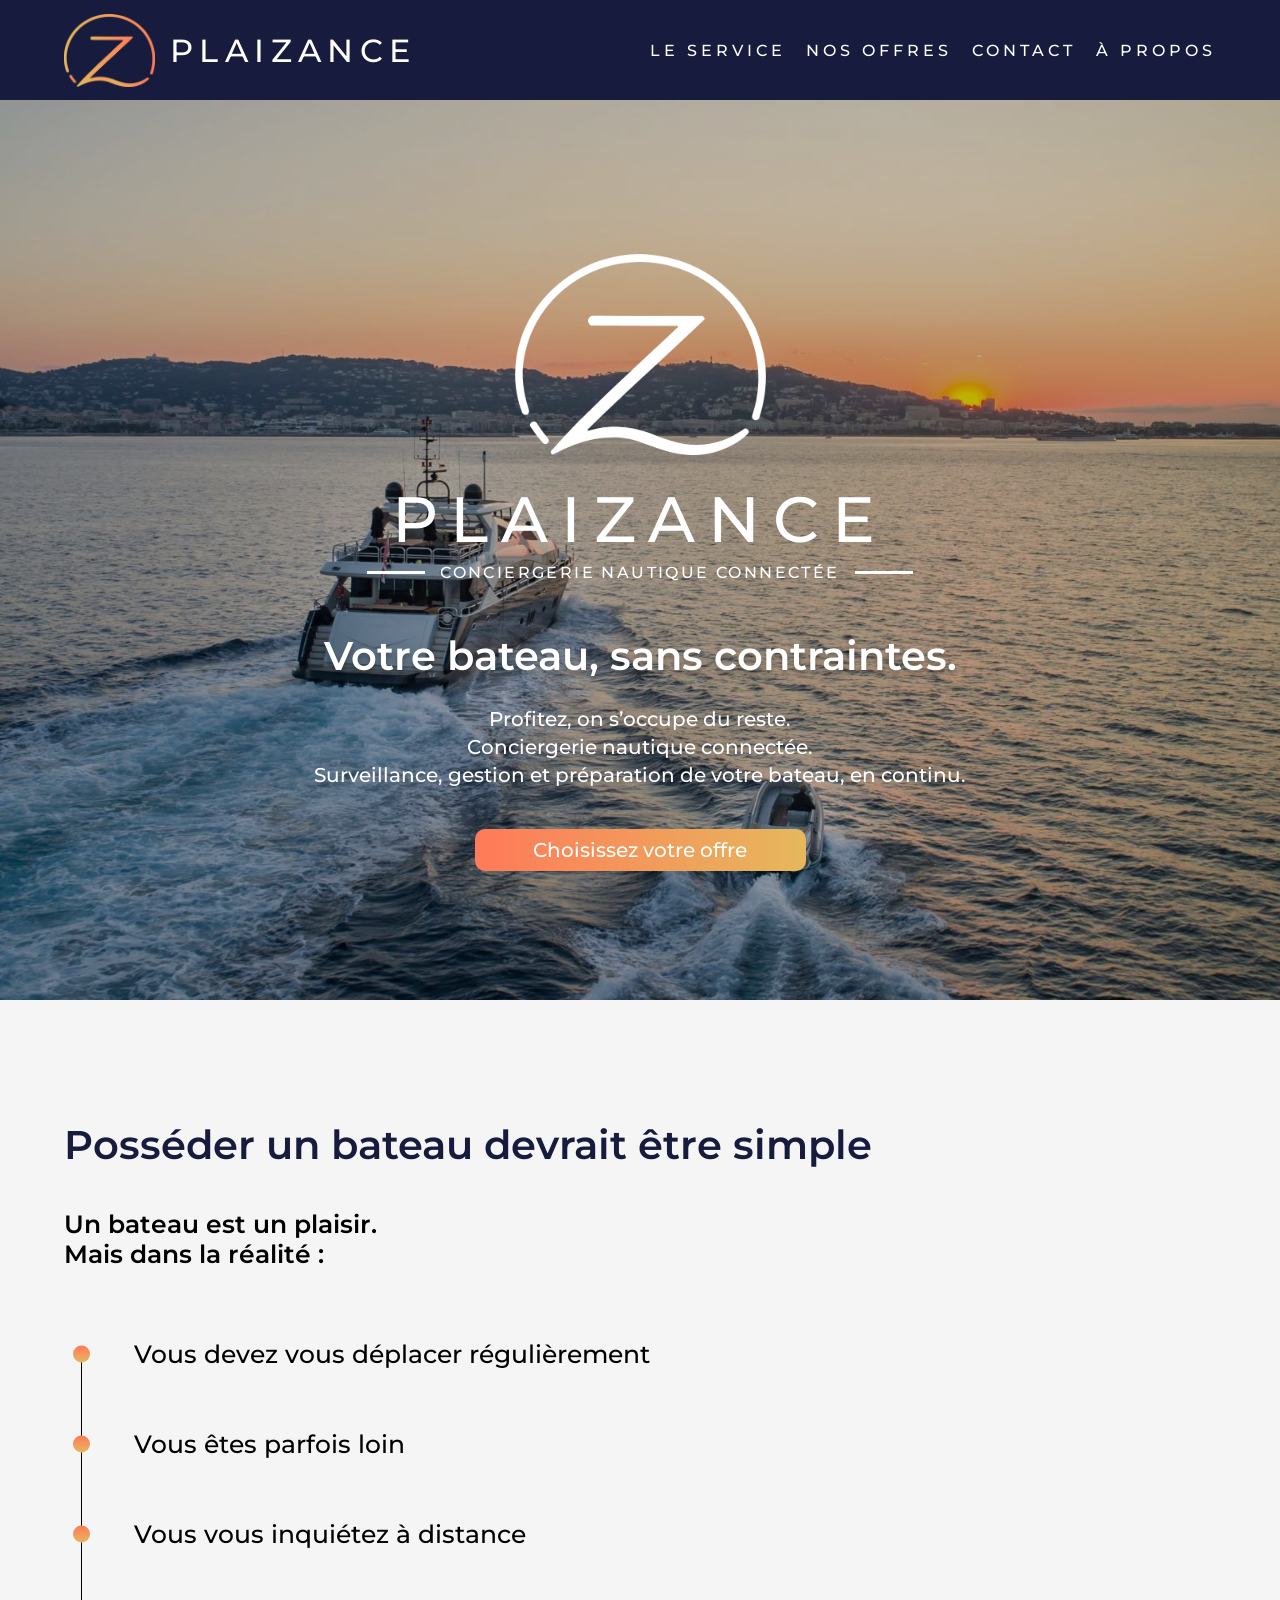
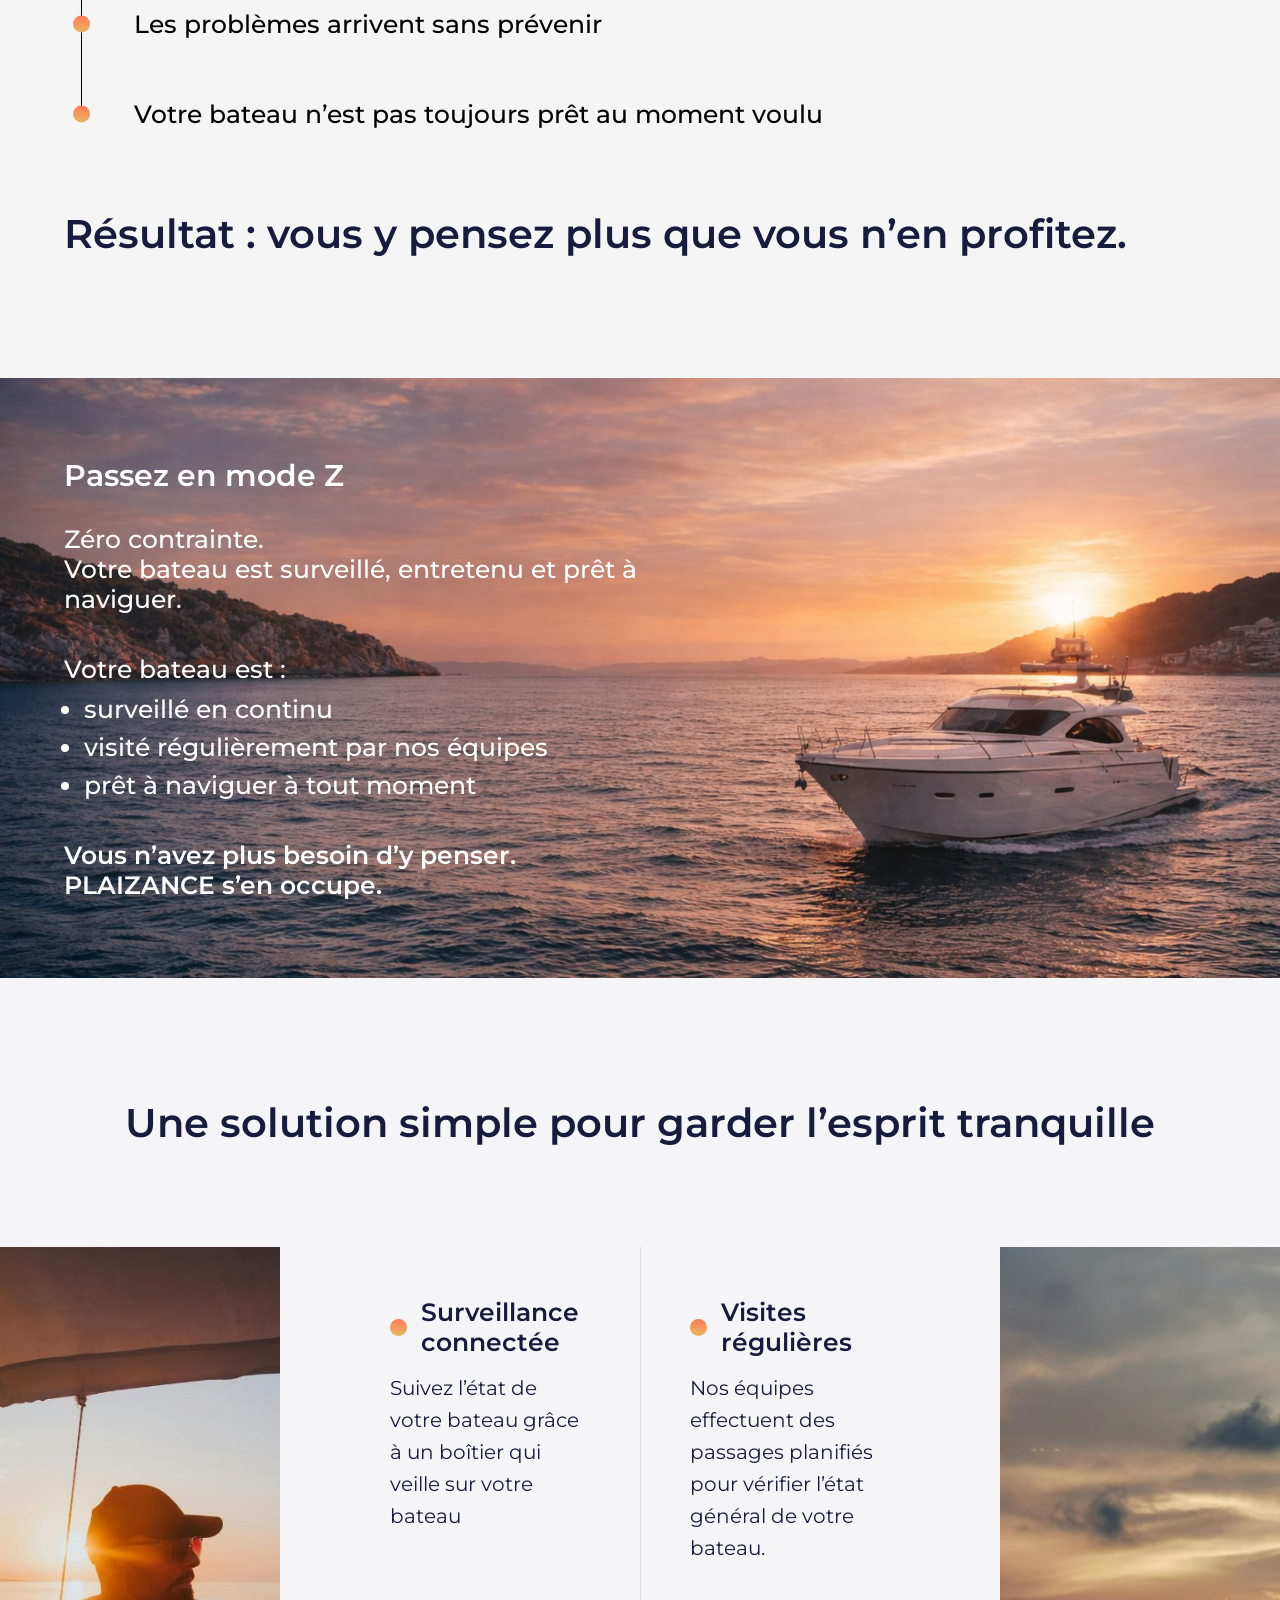
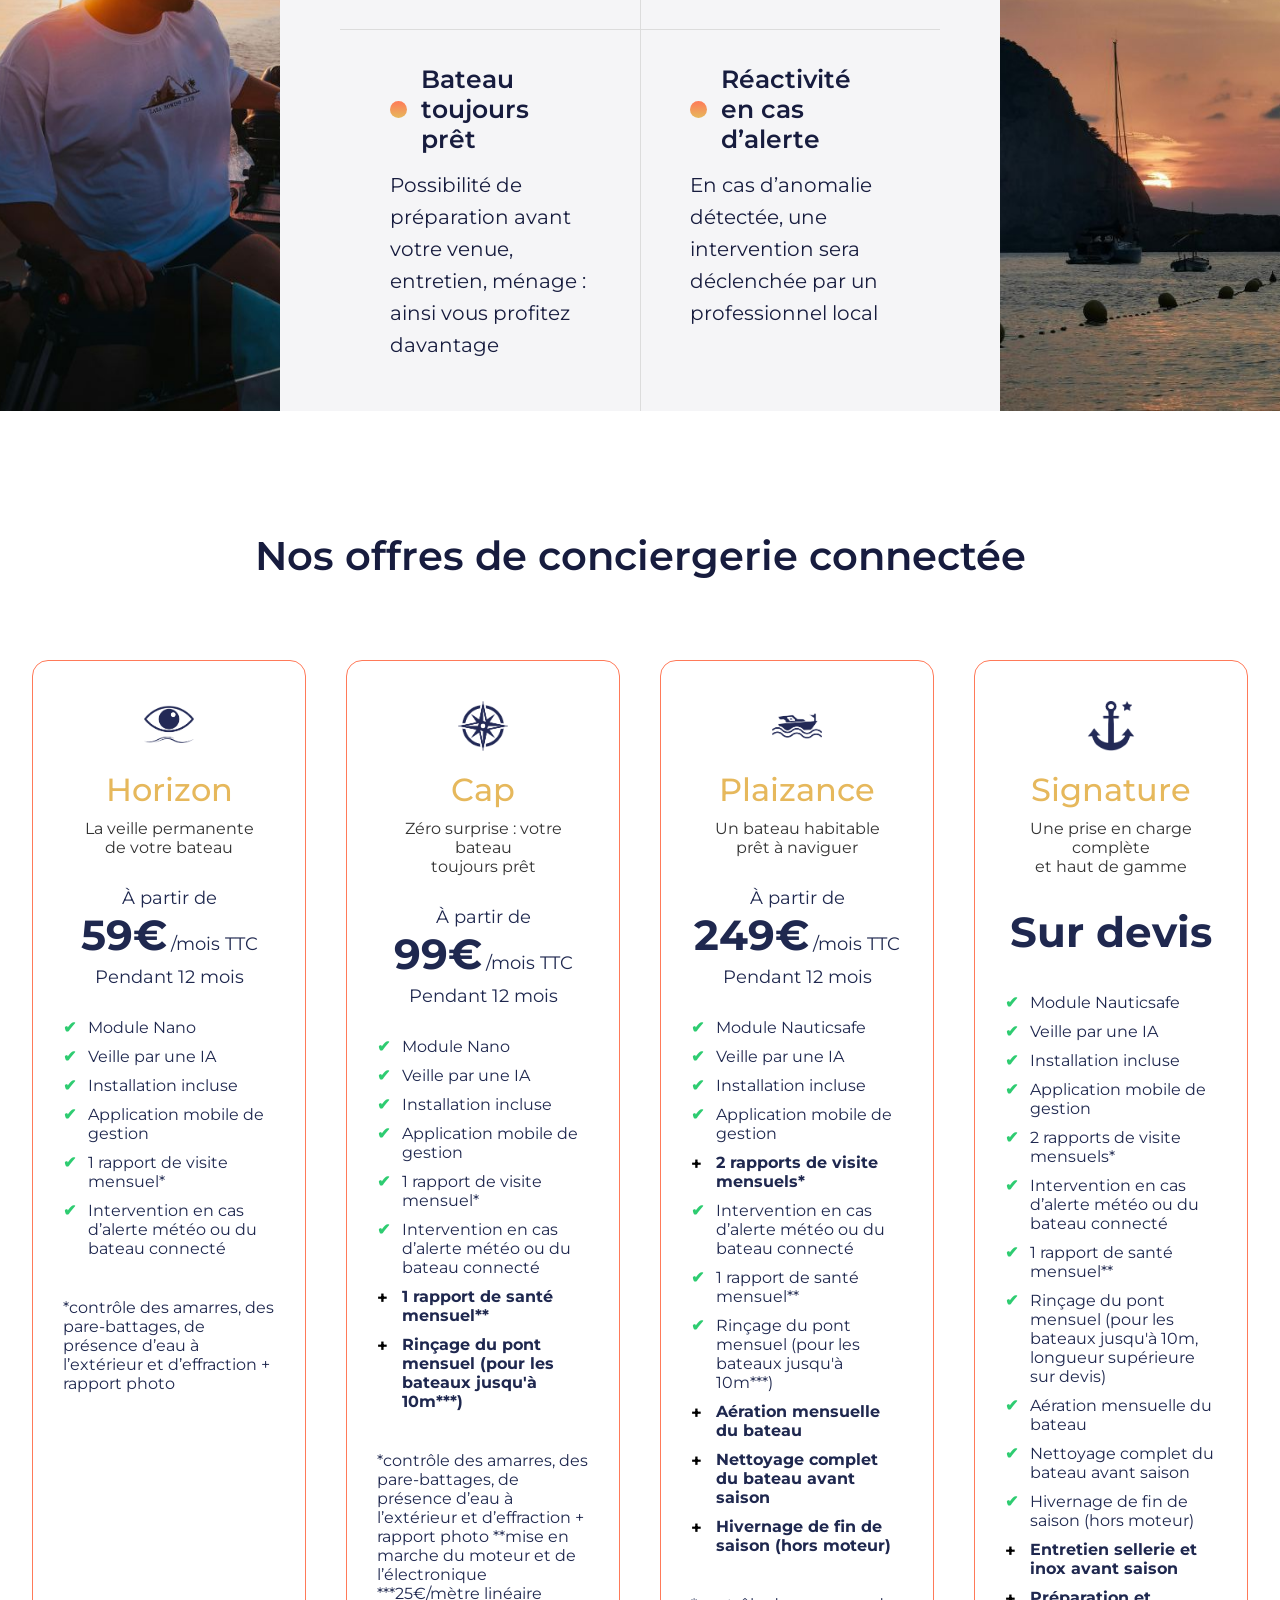
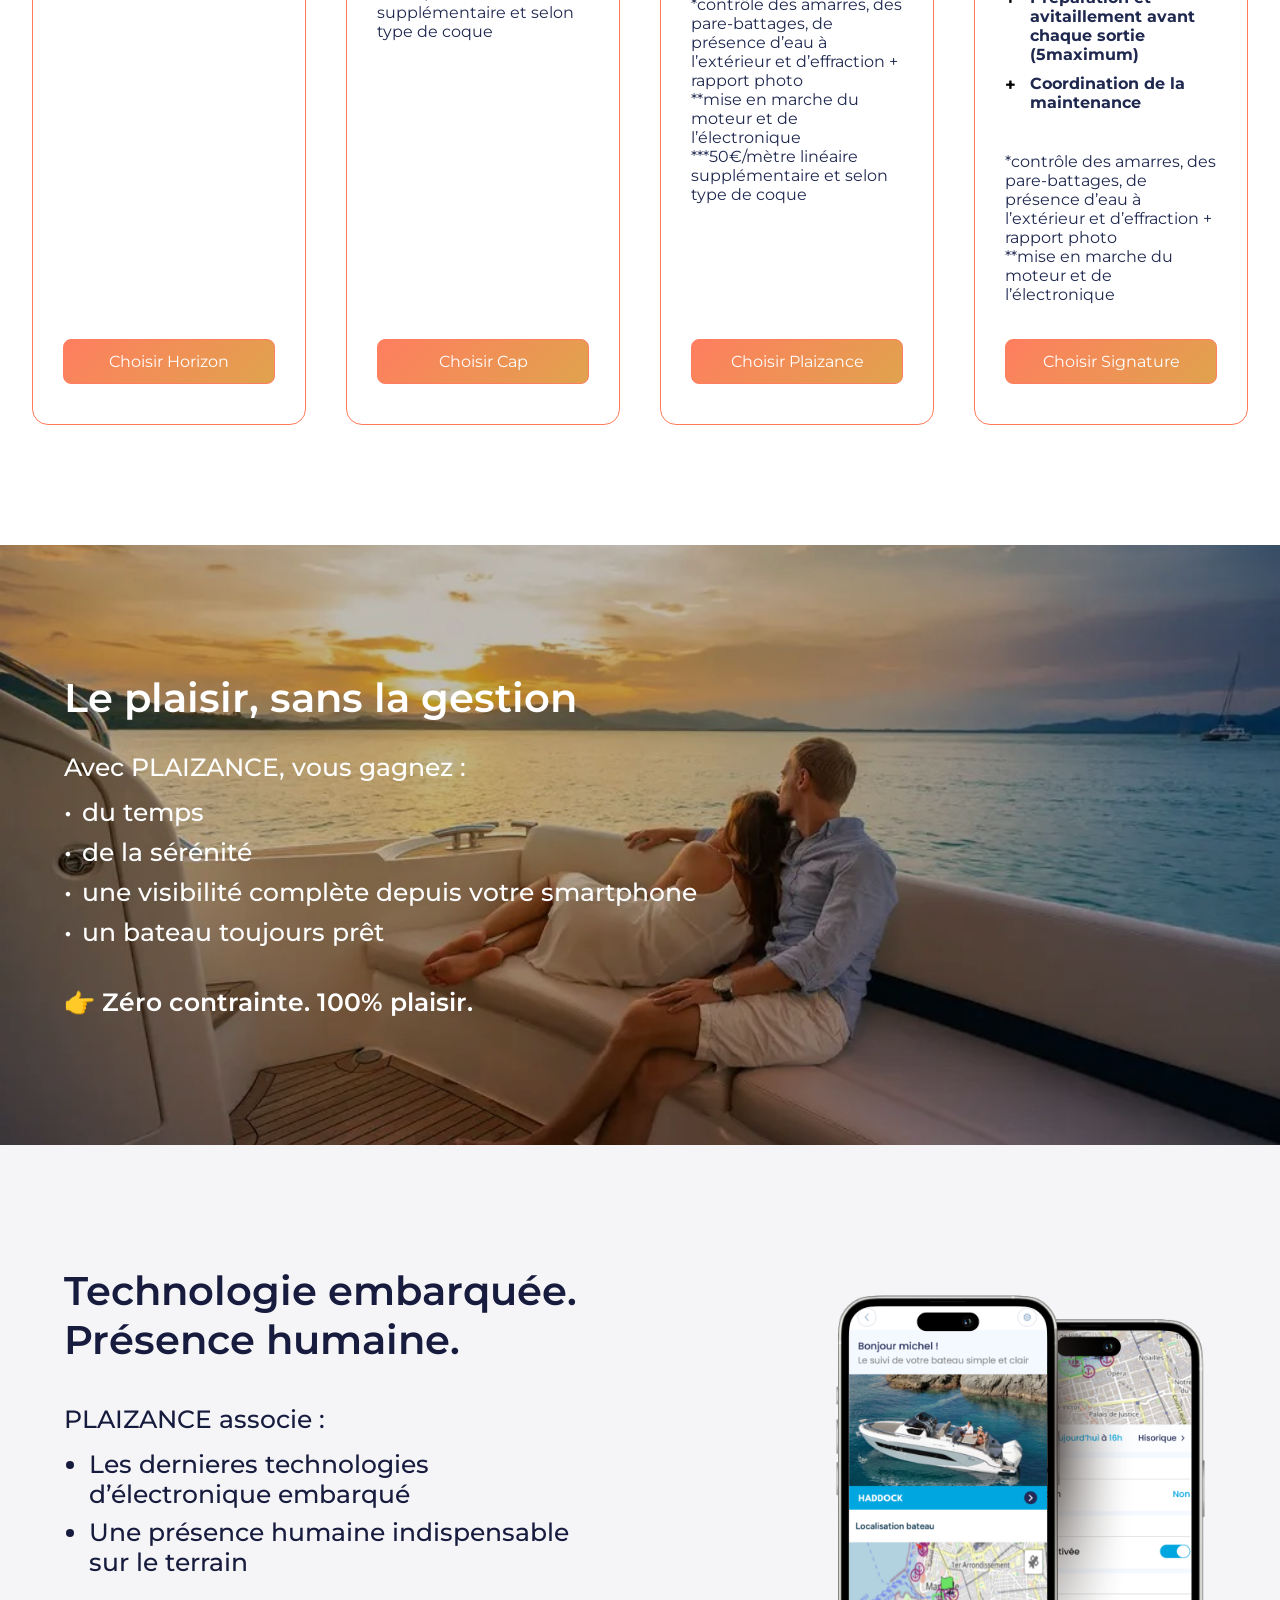
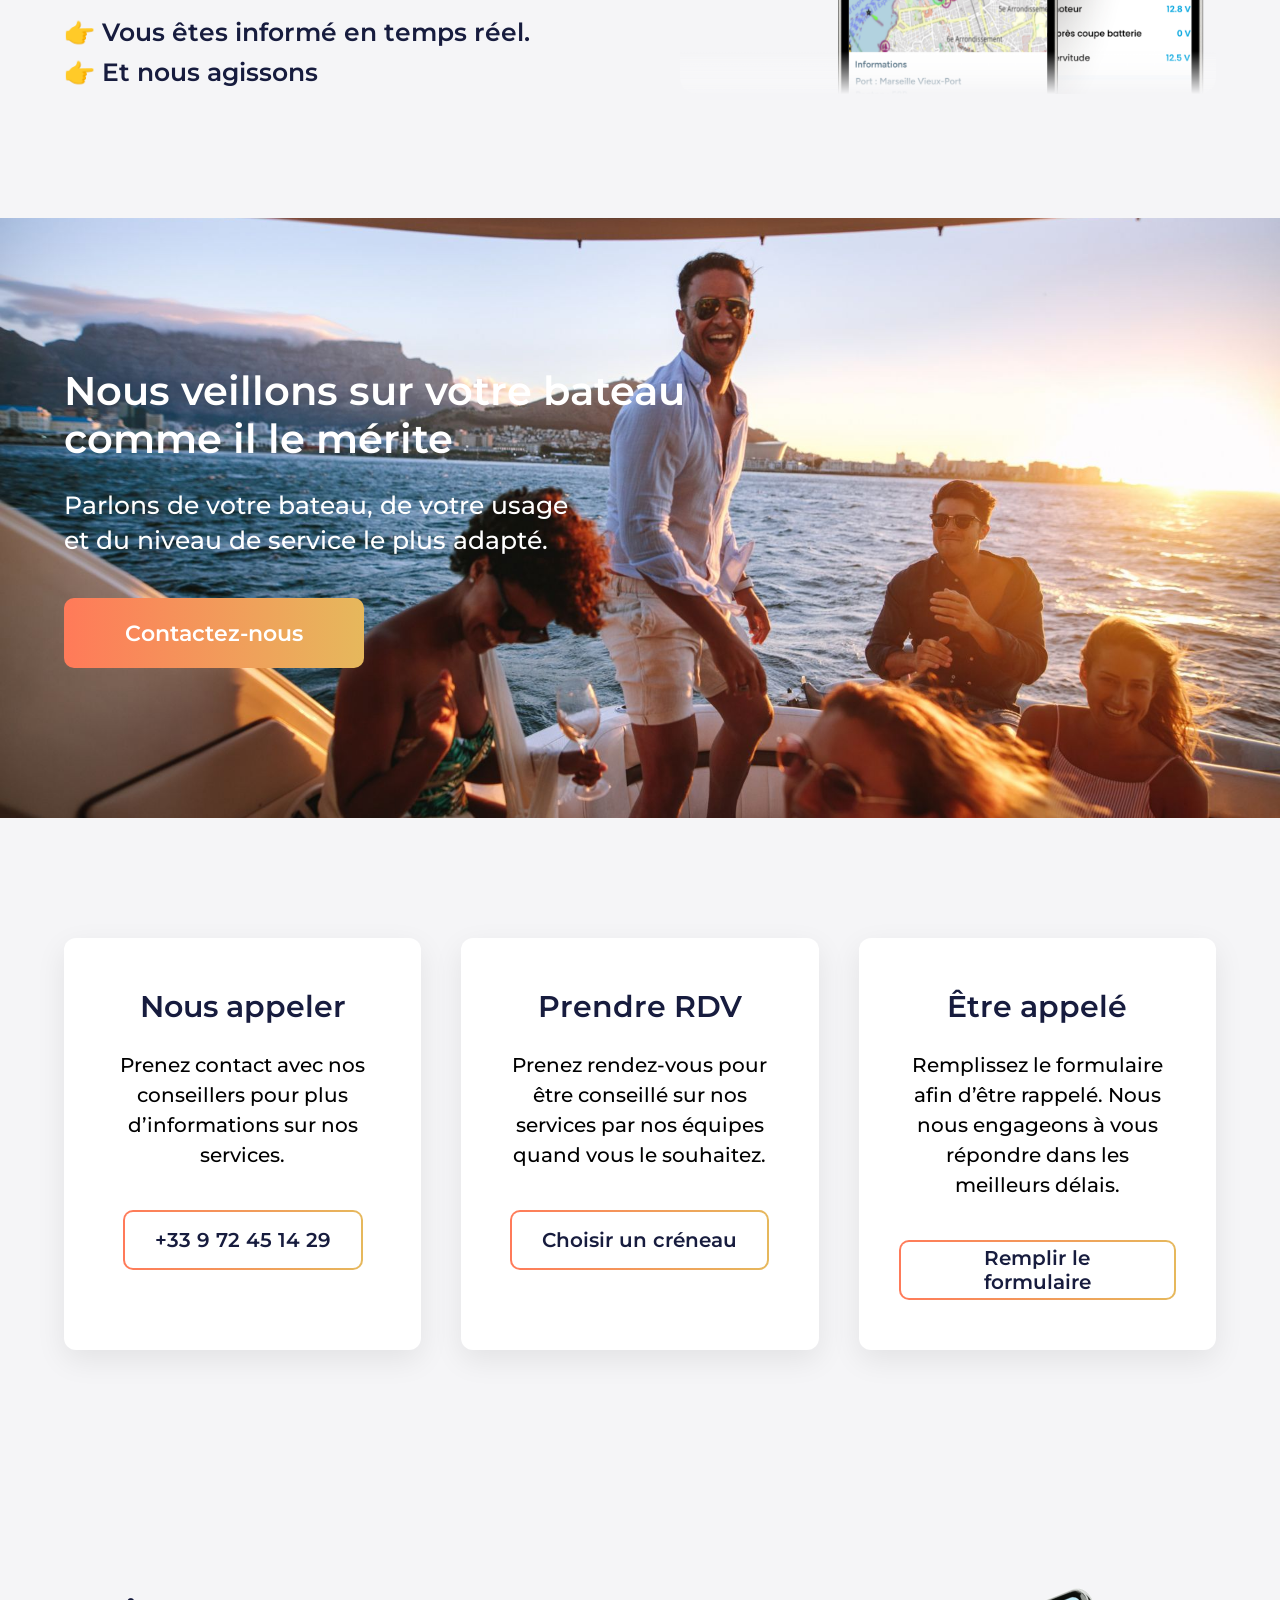
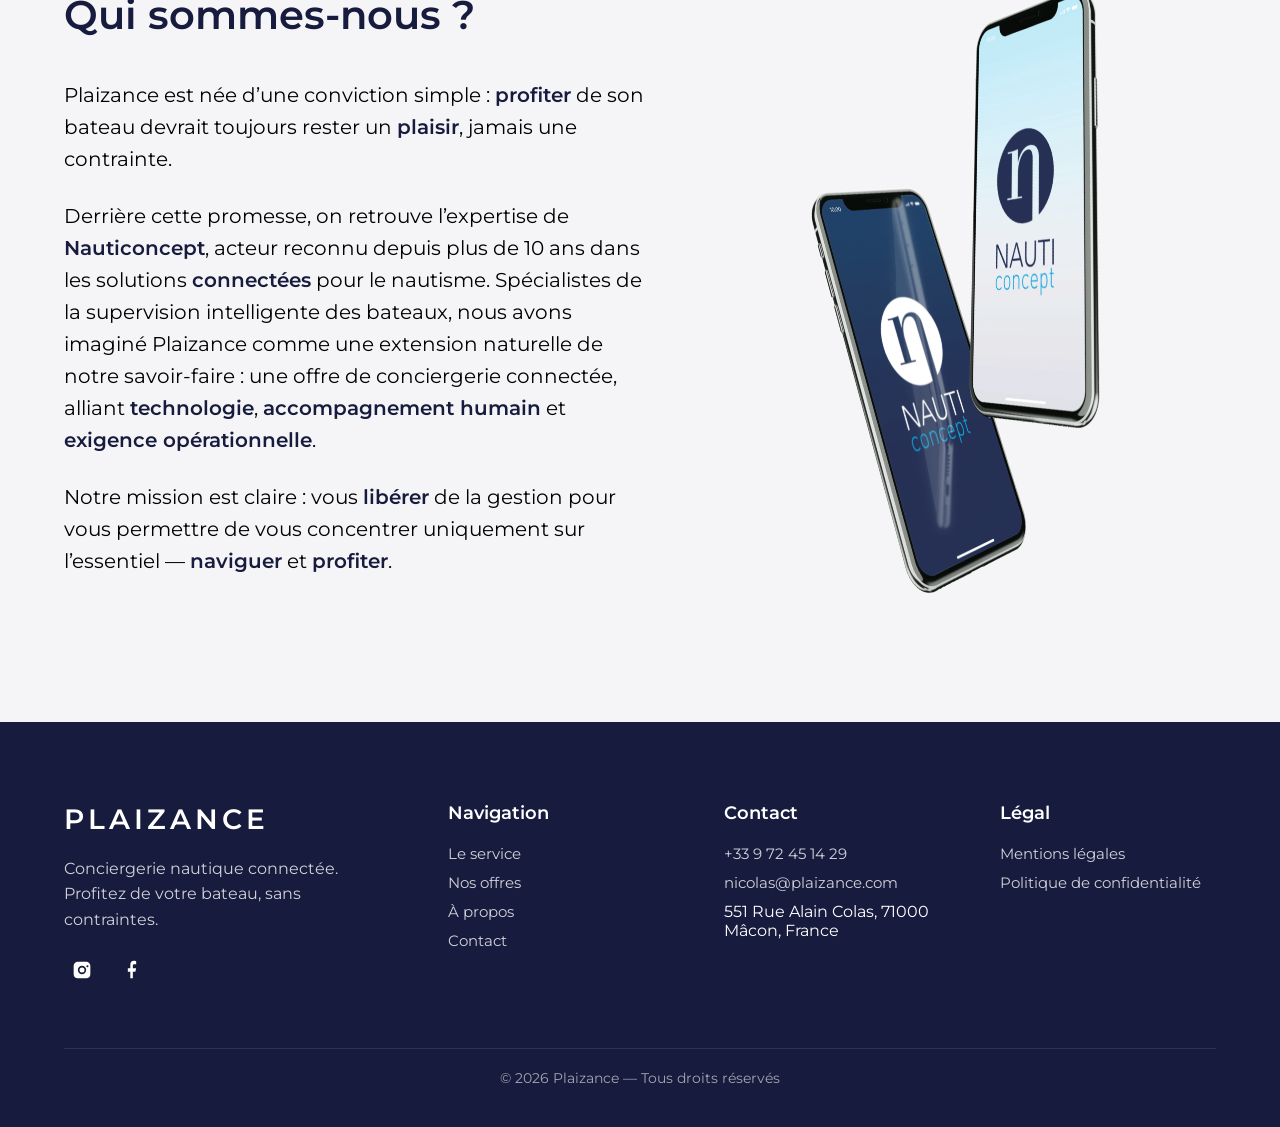
==== index.html @ fedd375d "Update pricing details and improve service descriptions in HTML" ====
<!DOCTYPE html>
<html lang="fr">
<head>
  <meta charset="UTF-8">
  <title>Plaizance — Conciergerie nautique connectée | Surveillance & entretien de bateau</title>

  <meta name="description" content="Plaizance : conciergerie nautique connectée. Surveillance, entretien et préparation de votre bateau. Profitez sans contraintes, partout en France.">

  <meta name="viewport" content="width=device-width, initial-scale=1.0">

    <!-- Google tag (gtag.js) -->
  <script async src="https://www.googletagmanager.com/gtag/js?id=G-YS0VYCLXYZ"></script>
  <script>
    window.dataLayer = window.dataLayer || [];
    function gtag(){dataLayer.push(arguments);}
    gtag('js', new Date());
    gtag('config', 'G-YS0VYCLXYZ');
  </script>

  <!-- CANONICAL -->
  <link rel="canonical" href="https://www.plaizance.com/">

  <!-- FAVICON -->
  <link rel="icon" href="images/logo-degrade.png" type="image/png">

  <!-- OPEN GRAPH -->
  <meta property="og:title" content="Plaizance — Conciergerie nautique connectée">
  <meta property="og:description" content="Votre bateau, sans contraintes. Surveillance, entretien et gestion complète.">
  <meta property="og:image" content="https://www.plaizance.com/images/og-image.jpg">
  <meta property="og:url" content="https://www.plaizance.com/">
  <meta property="og:type" content="website">

  <!-- TWITTER -->
  <meta name="twitter:card" content="summary_large_image">

  <!-- PERFORMANCE -->
  <link rel="preconnect" href="https://fonts.googleapis.com">
  <link rel="preconnect" href="https://fonts.gstatic.com" crossorigin>

  <link href="https://fonts.googleapis.com/css2?family=Montserrat:wght@400;500;600&display=swap" rel="stylesheet">

  <link rel="stylesheet" href="styles.css">
</head>
<body>

<header class="header">
 <div class="nav-container">

   <div class="nav-left">
     <img src="images/logo-degrade.png" alt="Logo Plaizance conciergerie nautique" loading="lazy" class="logo-menu">
     <div class="brand">PLAIZANCE</div>
   </div>

   <div class="nav-right">
     <a href="#service" >LE SERVICE</a>
     <a href="#offres">NOS OFFRES</a>
     <a href="#contact">CONTACT</a>
     <a href="#about">À PROPOS</a>
   </div>

   <div class="burger" id="burger">
     <span></span>
     <span></span>
     <span></span>
   </div>

 </div>
</header>

<div class="mobile-menu" id="mobileMenu">
 <a href="#service">LE SERVICE</a>
 <a href="#offres">NOS OFFRES</a>
 <a href="#contact">CONTACT</a>
 <a href="#about">À PROPOS</a>
</div>

<section class="hero">
 <div class="hero-overlay"></div>

 <div class="hero-content">
   <img src="images/logo-white.png" alt="Logo blanc Plaizance conciergerie nautique" loading="lazy" class="hero-logo">
   <div class="hero-title">PLAIZANCE</div>

   <div class="hero-subline">
     <span class="line"></span>
     <h1 class="subtitle">CONCIERGERIE NAUTIQUE CONNECTÉE</h1>
     <span class="line"></span>
   </div>

   <h2 class="hero-main">Votre bateau, sans contraintes.</h2>

   <p class="hero-text">
     Profitez, on s’occupe du reste.<br>
     Conciergerie nautique connectée.<br>
     Surveillance, gestion et préparation de votre bateau, en continu.
   </p>

   <a href="#offres" class="hero-btn">
 Choisissez votre offre
</a>
 </div>
</section>








<section class="section-problem">
 <div class="container-problem">
   <h2 class="problem-title">Posséder un bateau devrait être simple</h2>
   <div class="problem-intro">Un bateau est un plaisir.<br>Mais dans la réalité :</div>

   <div class="problem-list">
     <ul>
       <li><span class="problem-dot"></span><p>Vous devez vous déplacer régulièrement</p></li>
       <li><span class="problem-dot"></span><p>Vous êtes parfois loin</p></li>
       <li><span class="problem-dot"></span><p>Vous vous inquiétez à distance</p></li>
       <li><span class="problem-dot"></span><p>Les problèmes arrivent sans prévenir</p></li>
       <li><span class="problem-dot"></span><p>Votre bateau n’est pas toujours prêt au moment voulu</p></li>
     </ul>
   </div>

   <div class="problem-result">Résultat : vous y pensez plus que vous n’en profitez.</div>
 </div>
</section>











<section class="section-modeZ" id="service">
 <div class="modeZ-container">
   <div class="modeZ-content">
     <h2 class="modeZ-title">Passez en mode Z</h2>
     <p class="modeZ-text-strong">Zéro contrainte.<br>Votre bateau est surveillé, entretenu et prêt à naviguer.</p>
     <div class="modeZ-list">
       <p>Votre bateau est :</p>
       <ul>
         <li>surveillé en continu</li>
         <li>visité régulièrement par nos équipes</li>
         <li>prêt à naviguer à tout moment</li>
       </ul>
     </div>
     <p class="modeZ-final">Vous n’avez plus besoin d’y penser.<br>PLAIZANCE s’en occupe.</p>
   </div>
 </div>
</section>









<section class="section-features-v2">
 <h2 class="features-title">Une solution simple pour garder l’esprit tranquille</h2>
 <div class="features-layout">
   <div class="features-image left" alt="Couché de soleil sur la mer dans un bateau" loading="lazy" style="background-image: url('images/couche-de-soleil.jpg');"></div>

   <div class="features-center-wrapper">
     <div class="features-center">
       <div class="features-grid-v2">

         <div class="feature-box">
           <div class="feature-head"><span class="feature-dot"></span><h3>Surveillance connectée</h3></div>
           <p>Suivez l’état de votre bateau grâce à un boîtier qui veille sur votre bateau</p>
         </div>

         <div class="feature-box">
           <div class="feature-head"><span class="feature-dot"></span><h3>Visites régulières</h3></div>
           <p>Nos équipes effectuent des passages planifiés pour vérifier l’état général de votre bateau.</p>
         </div>

         <div class="feature-box">
           <div class="feature-head"><span class="feature-dot"></span><h3>Bateau toujours prêt</h3></div>
           <p>Possibilité de préparation avant votre venue, entretien, ménage : ainsi vous profitez davantage</p>
         </div>

         <div class="feature-box">
           <div class="feature-head"><span class="feature-dot"></span><h3>Réactivité en cas d’alerte</h3></div>
           <p>En cas d’anomalie détectée, une intervention sera déclenchée par un professionnel local</p>
         </div>

       </div>
     </div>
   </div>

   <div class="features-image right" alt="Catamaran dans une baie où le soleil se couche" loading="lazy" style="background-image: url('images/pl.jpg');"></div>
 </div>
</section>








<section class="section-pricing" id="offres">
  <h2 class="pricing-title">
    Nos offres de conciergerie connectée
  </h2>

  <div class="pricing-grid">

    <!-- HORIZON -->
<div class="pricing-card">
  <div class="card-top">
    <img src="images/9.png" alt="Icône offre Horizon" loading="lazy" class="card-icon">
    <h3 class="card-title">Horizon</h3>
    <p class="card-subtitle">
      La veille permanente<br>de votre bateau
    </p>
  </div>

  <div class="card-price">
    <span class="period">À partir de</span>
    <br>
    <span class="price">59€</span>
    <span class="period">/mois TTC</span>
    <p class="duration">Pendant 12 mois</p>
  </div>

  <ul class="card-features">
    <li>Module Nano</li>
    <li>Veille par une IA</li>
    <li>Installation incluse</li>
    <li>Application mobile de gestion</li>
    <li>1 rapport de visite mensuel*</li>
    <li>Intervention en cas d’alerte météo ou du bateau connecté</li>
  </ul>

  <p class="card-note">
    *contrôle des amarres, des pare-battages, de présence d’eau à l’extérieur et d’effraction + rapport photo
  </p>

  <button class="card-btn" onclick="openPopup('Horizon')">Choisir Horizon</button>
</div>


<!-- CAP -->
<div class="pricing-card">
  <div class="card-top">
    <img src="images/10.png" alt="icône offre Cap" loading="lazy" class="card-icon">
    <h3 class="card-title">Cap</h3>
    <p class="card-subtitle">
      Zéro surprise : votre bateau<br>toujours prêt
    </p>
  </div>

  <div class="card-price">
    <span class="period">À partir de</span>
    <br>
    <span class="price">99€</span>
    <span class="period">/mois TTC</span>
    <p class="duration">Pendant 12 mois</p>
  </div>

  <ul class="card-features">
    <li>Module Nano</li>
    <li>Veille par une IA</li>
    <li>Installation incluse</li>
    <li>Application mobile de gestion</li>
    <li>1 rapport de visite mensuel*</li>
    <li>Intervention en cas d’alerte météo ou du bateau connecté</li>
    <li class="plus"><strong>1 rapport de santé mensuel**</strong></li>
    <li class="plus"><strong>Rinçage du pont mensuel (pour les bateaux jusqu'à 10m***)</strong></li>
  </ul>

  <p class="card-note">
    *contrôle des amarres, des pare-battages, de présence d’eau à l’extérieur et d’effraction + rapport photo
    **mise en marche du moteur et de l’électronique
    ***25€/mètre linéaire supplémentaire et selon type de coque

  </p>

  <button class="card-btn" onclick="openPopup('Cap')">Choisir Cap</button>
</div>


<!-- PLAIZANCE -->
<div class="pricing-card featured">
  <div class="card-top">
    <img src="images/11.png" alt="Icône offre Plaizance" loading="lazy" class="card-icon">
    <h3 class="card-title">Plaizance</h3>
    <p class="card-subtitle">
      Un bateau habitable<br>prêt à naviguer
    </p>
  </div>

  <div class="card-price">
    <span class="period">À partir de</span>
    <br>
    <span class="price">249€</span>
    <span class="period">/mois TTC</span>
    <p class="duration">Pendant 12 mois</p>
  </div>

  <ul class="card-features">
    <li>Module Nauticsafe</li>
    <li>Veille par une IA</li>
    <li>Installation incluse</li>
    <li>Application mobile de gestion</li>
    <li class="plus"><strong>2 rapports de visite mensuels*</strong></li>
    <li>Intervention en cas d’alerte météo ou du bateau connecté</li>
    <li>1 rapport de santé mensuel**</li>
    <li>Rinçage du pont mensuel (pour les bateaux jusqu'à 10m***)</li>
    <li class="plus"><strong>Aération mensuelle du bateau</strong></li>
    <li class="plus"><strong>Nettoyage complet du bateau avant saison</strong></li>
    <li class="plus"><strong>Hivernage de fin de saison (hors moteur)</strong></li>
  </ul>

  <p class="card-note">
  *contrôle des amarres, des pare-battages, de présence d’eau à l’extérieur et d’effraction + rapport photo<br>
  **mise en marche du moteur et de l’électronique
  ***50€/mètre linéaire supplémentaire et selon type de coque
</p>

  <button class="card-btn" onclick="openPopup('Plaizance')">Choisir Plaizance</button>
</div>


<!-- SIGNATURE -->
<div class="pricing-card">
  <div class="card-top">
    <img src="images/12.png" alt="Icône offre Signature" loading="lazy" class="card-icon">
    <h3 class="card-title">Signature</h3>
    <p class="card-subtitle">
      Une prise en charge complète<br>et haut de gamme
    </p>
  </div>

  <div class="card-price">
    <span class="price">Sur devis</span>
    <span class="period"></span>
    <p class="duration"></p>
  </div>

  <ul class="card-features">
    <li>Module Nauticsafe</li>
    <li>Veille par une IA</li>
    <li>Installation incluse</li>
    <li>Application mobile de gestion</li>
    <li>2 rapports de visite mensuels*</li>
    <li>Intervention en cas d’alerte météo ou du bateau connecté</li>
    <li>1 rapport de santé mensuel**</li>
    <li>Rinçage du pont mensuel (pour les bateaux jusqu'à 10m, longueur supérieure sur devis)</li>
    <li>Aération mensuelle du bateau</li>
    <li>Nettoyage complet du bateau avant saison</li>
    <li>Hivernage de fin de saison (hors moteur)</li>
    <li class="plus"><strong>Entretien sellerie et inox avant saison</strong></li>
    <li class="plus"><strong>Préparation et avitaillement avant chaque sortie (5maximum)</strong></li>
    <li class="plus"><strong>Coordination de la maintenance</strong></li>
  </ul>

  <p class="card-note">
  *contrôle des amarres, des pare-battages, de présence d’eau à l’extérieur et d’effraction + rapport photo<br>
  **mise en marche du moteur et de l’électronique
</p>

  <button class="card-btn" onclick="openPopup('Signature')">Choisir Signature</button>
</div>

</section>







<section class="section-plaisir">

  <div class="plaisir-container">

    <div class="plaisir-content">

      <h2 class="plaisir-title">
        Le plaisir, sans la gestion
      </h2>

      <div class="plaisir-text">
        <p class="plaisir-intro">
          Avec PLAIZANCE, vous gagnez :
        </p>

        <ul>
          <li>du temps</li>
          <li>de la sérénité</li>
          <li>une visibilité complète depuis votre smartphone</li>
          <li>un bateau toujours prêt</li>
        </ul>
      </div>

      <p class="plaisir-highlight">
        👉 Zéro contrainte. 100% plaisir.
      </p>

    </div>

  </div>

</section>









<section class="section-tech">
  <div class="container">

    <div class="tech-grid">

      <!-- TEXTE GAUCHE -->
      <div class="tech-left">

        <div class="tech-content">

          <h2 class="tech-title">
            Technologie embarquée. Présence humaine.
          </h2>

          <div class="tech-text">

            <p class="tech-intro">
              PLAIZANCE associe :
            </p>

            <ul class="tech-list">
              <li>Les dernieres technologies d’électronique embarqué</li>
              <li>Une présence humaine indispensable sur le terrain</li>
            </ul>

            <div class="tech-points">
              <p>👉 Vous êtes informé en temps réel.</p>
              <p>👉 Et nous agissons</p>
            </div>

          </div>

        </div>

      </div>

      <!-- IMAGE DROITE -->
      <div class="tech-right">
        <img src="images/technologie embarquee.png" alt="Technologie nautique connectée Plaizance" loading="lazy">
      </div>

    </div>

  </div>
</section>







<section class="section-cta" id="contact">
  <div class="cta-overlay"></div>

  <div class="container">
    <div class="cta-content">

      <h2 class="cta-title">
        Nous veillons sur votre bateau comme il le mérite
      </h2>

      <p class="cta-text">
        Parlons de votre bateau, de votre usage<br>
        et du niveau de service le plus adapté.
      </p>

      <a href="#contact-options" class="cta-btn">
        Contactez-nous
      </a>

    </div>
  </div>
</section>







<section class="section-contact" id="contact-options">
  <div class="container">

    <div class="contact-grid">

      <!-- CARD 1 -->
      <div class="contact-card">
        <h3>Nous appeler</h3>
        <p>
          Prenez contact avec nos conseillers pour plus d’informations sur nos services.
        </p>
        <a href="tel:+33972451429" class="contact-btn">
          +33 9 72 45 14 29
        </a>
      </div>

      <!-- CARD 2 -->
      <div class="contact-card">
        <h3>Prendre RDV</h3>
        <p>
          Prenez rendez-vous pour être conseillé sur nos services par nos équipes quand vous le souhaitez.
        </p>
        <a href="https://meetings.hubspot.com/nicolas-plaizance?embed=true" target="_blank" rel="noopener noreferrer" class="contact-btn">
          Choisir un créneau
        </a>
      </div>

      <!-- CARD 3 -->
      <div class="contact-card">
        <h3>Être appelé</h3>
        <p>
          Remplissez le formulaire afin d’être rappelé. Nous nous engageons à vous répondre dans les meilleurs délais.
        </p>
        <button class="contact-btn" onclick="openPopup('Demande de rappel')">
        Remplir le formulaire
        </button>
        </a>
      </div>

    </div>

  </div>
</section>









<section class="section-about" id="about">
  <div class="container">

    <div class="about-layout">

      <!-- TEXTE -->
      <div class="about-content">

        <h2 class="about-title">Qui sommes-nous ?</h2>

        <p>
          Plaizance est née d’une conviction simple : <strong>profiter</strong> de son bateau devrait toujours rester un <strong>plaisir</strong>, jamais une contrainte.
        </p>

        <p>
          Derrière cette promesse, on retrouve l’expertise de <strong>Nauticoncept</strong>, acteur reconnu depuis plus de 10 ans dans les solutions <strong>connectées</strong> pour le nautisme. Spécialistes de la supervision intelligente des bateaux, nous avons imaginé Plaizance comme une extension naturelle de notre savoir-faire : une offre de conciergerie connectée, alliant <strong>technologie</strong>, <strong>accompagnement humain</strong> et <strong>exigence opérationnelle</strong>.
        </p>

        <p>
          Notre mission est claire : vous <strong>libérer</strong> de la gestion pour vous permettre de vous concentrer uniquement sur l’essentiel — <strong>naviguer</strong> et <strong>profiter</strong>.
        </p>

      </div>

      <!-- IMAGE -->
      <div class="about-image">
        <img src="images/nauticoncept-two-phone-mockup-lp-1024x870.png" alt="Application Nauticoncept" loading="lazy" alt="Nauticoncept app">
      </div>

    </div>

  </div>
</section>








<footer class="footer">
  <div class="container">

    <div class="footer-grid">

      <!-- COL 1 : MARQUE -->
      <div class="footer-brand">
        <h3>PLAIZANCE</h3>
        <p>
          Conciergerie nautique connectée.<br>
          Profitez de votre bateau, sans contraintes.
        </p>
        <div class="footer-socials">
  <a href="https://www.instagram.com/conciergerie_plaizance/" target="_blank" rel="noopener noreferrer">
    <svg viewBox="0 0 24 24" fill="white">
      <path d="M7 2C4.2 2 2 4.2 2 7v10c0 2.8 2.2 5 5 5h10c2.8 0 5-2.2 5-5V7c0-2.8-2.2-5-5-5H7zm5 5a5 5 0 110 10 5 5 0 010-10zm6.5-.8a1.3 1.3 0 110 2.6 1.3 1.3 0 010-2.6zM12 9a3 3 0 100 6 3 3 0 000-6z"/>
    </svg>
  </a>

  <a href="https://www.facebook.com/profile.php?id=61566060757940" target="_blank" rel="noopener noreferrer">
    <svg viewBox="0 0 24 24" fill="white">
      <path d="M13 22v-8h3l1-4h-4V7c0-1.2.3-2 2-2h2V1.5C16.6 1.3 15.5 1 14.3 1 11.6 1 10 2.6 10 5.7V10H7v4h3v8h3z"/>
    </svg>
  </a>
      </div>
      </div>

      <!-- COL 2 : NAV -->
      <div class="footer-col">
        <h4>Navigation</h4>
        <ul>
          <li><a href="#service">Le service</a></li>
          <li><a href="#offres">Nos offres</a></li>
          <li><a href="#about">À propos</a></li>
          <li><a href="#contact">Contact</a></li>
        </ul>
      </div>

      <!-- COL 3 : CONTACT -->
      <div class="footer-col">
        <h4>Contact</h4>
        <ul>
          <li><a href="tel:+33972451429">+33 9 72 45 14 29</a></li>
          <li><a href="mailto:nicolas@plaizance.com">nicolas@plaizance.com</a></li>
          <li>551 Rue Alain Colas, 71000 Mâcon, France</li>
        </ul>
      </div>

      <!-- COL 4 : LEGAL -->
      <div class="footer-col">
        <h4>Légal</h4>
        <ul>
          <li><a href="mentions-legales.html">Mentions légales</a></li>
          <li><a href="politique-confidentialite.html">Politique de confidentialité</a></li>
        </ul>
      </div>

    </div>

    <!-- BAS FOOTER -->
    <div class="footer-bottom">
      <p>© 2026 Plaizance — Tous droits réservés</p>
    </div>

  </div>
</footer>





<div class="popup" id="popup">
  <div class="popup-content">
    <span class="close" onclick="closePopup()">×</span>

    <h3 id="popup-title">Demande d'information</h3>

    <!-- FORMULAIRE HUBSPOT -->
    <div id="hubspot-form"></div>

  </div>
</div>






<script src="https://js.hsforms.net/forms/embed/v2.js"></script>









<script>
document.addEventListener("DOMContentLoaded", function () {
 const burger = document.getElementById('burger');
 const mobileMenu = document.getElementById('mobileMenu');

 burger.addEventListener('click', () => {
   mobileMenu.classList.toggle('active');
   burger.classList.toggle('active');
 });

 // fermeture menu mobile au clic
 const links = mobileMenu.querySelectorAll("a");
 links.forEach(link => {
   link.addEventListener("click", () => {
     mobileMenu.classList.remove("active");
     burger.classList.remove("active");
   });
 });

});

/* ================= POPUP ================= */

let formLoaded = false;

function openPopup(offerName = "") {

  const popup = document.getElementById("popup");
  popup.style.display = "flex";

  // changer le titre
  if (offerName) {
    document.getElementById("popup-title").innerText = "Offre : " + offerName;
  }

  // 🔥 VIDER LE CONTAINER (important sinon bug)
  const formContainer = document.getElementById("hubspot-form");
  formContainer.innerHTML = "";

  // 🔥 recréer le formulaire à chaque ouverture
  hbspt.forms.create({
    portalId: "9025931",
    formId: "31c5bf3a-4a85-44ba-98a1-3683eb51174e",
    region: "na1",
    target: "#hubspot-form"
  });

}

function closePopup() {
 document.getElementById("popup").style.display = "none";
}
</script>




<script type="application/ld+json">
{
  "@context": "https://schema.org",
  "@type": "LocalBusiness",
  "name": "Plaizance",
  "image": "https://www.plaizance.com/images/logo.png",
  "address": {
    "@type": "PostalAddress",
    "streetAddress": "551 Rue Alain Colas",
    "addressLocality": "Mâcon",
    "postalCode": "71000",
    "addressCountry": "FR"
  },
  "telephone": "+33972451429",
  "url": "https://www.plaizance.com",
  "description": "Conciergerie nautique connectée. Surveillance, entretien et gestion de bateaux."
}
</script>






</body>
---- styles.css ----
/* RESET */
* {
  margin: 0;
  padding: 0;
  box-sizing: border-box;
}

body {
  font-family: 'Montserrat', sans-serif;
  color: #1F284F;
}

/* SMOOTH FONT (IMPORTANT POUR MATCH FIGMA) */
body, .hero-content {
  -webkit-font-smoothing: antialiased;
  -moz-osx-font-smoothing: grayscale;
}

/* ================= HEADER ================= */

.header {
 width: 100%;
 height: 100px;
 background: #171C3E;
 display: flex;
 align-items: center;

/* FIX Z-INDEX */
 position: relative;
 z-index: 1000;
}

.nav-container {
  width: 90%;
  max-width: 1600px;
  margin: auto;
  display: flex;
  justify-content: space-between;
  align-items: center;
}

/* LEFT */
.nav-left {
  display: flex;
  align-items: center;
  gap: 15px;
}

.logo-menu {
  width: 91px;
  height: 73px;
  object-fit: cover;
}

.brand {
  color: #FFF;
  font-size: 32px;
  font-weight: 500;
  letter-spacing: 6.4px;
  text-transform: uppercase;
}

/* RIGHT */
.nav-right {
  display: flex;
  align-items: center;
  gap: 20px;
}

.nav-right a {
  color: #FFF;
  font-size: 16px;
  font-weight: 500;
  letter-spacing: 4px;
  text-transform: uppercase;
  text-decoration: none;
  transition: 0.3s;
}

.nav-right a:hover {
  opacity: 0.7;
}

.separator {
  width: 1px;
  height: 20px;
  background: rgba(255,255,255,0.3);
}

/* ================= HERO ================= */

.hero {
  position: relative;
  height: 100vh;
  background: url('images/hero.jpg') center/cover no-repeat;
}

/* OVERLAY */
.hero-overlay {
  position: absolute;
  width: 100%;
  height: 100%;
  background: rgba(0,0,0,0.25); /* ajuste si besoin */
}

/* CONTENT */
.hero-content {
  position: relative;
  height: 100%;
  display: flex;
  flex-direction: column;
  align-items: center;
  justify-content: center;
  color: white;
  text-align: center;
}

/* LOGO HERO */
.hero-logo {
  width: 251px;
  height: 251px;
  object-fit: contain;
  margin-bottom: 10px;
}

/* TITLE PLAIZANCE */
.hero-title {
  font-size: 64px;
  font-weight: 500;
  letter-spacing: 12.8px;
  text-transform: uppercase;
  margin-top: -10px;
}

/* SUBTITLE + LINES */
.hero-subline {
  display: flex;
  align-items: center;
  gap: 15px;
  margin-top: 5px;
  margin-bottom: 25px;
}

.line {
  width: 58px;
  height: 3px;
  background: white;
}

.subtitle {
  font-size: 16px;
  font-weight: 500;
  letter-spacing: 2.4px;
  text-transform: uppercase;
}

/* MAIN TITLE */
.hero-main {
  font-size: 40px;
  font-weight: 600;
  line-height: 1.2;
  margin-top: 25px;
  margin-bottom: 25px;

  text-shadow: 0px 4px 4px rgba(0,0,0,0.25);
}

/* TEXT BLOCK */
.hero-text {
  font-size: 20px;
  font-weight: 500;
  line-height: 1.4;
  max-width: 900px;
  margin-bottom: 40px;
}

/* CTA */
.hero-btn {
  width: 331px;
  height: 42px;

  display: flex;
  align-items: center;
  justify-content: center;

  border-radius: 10px;
  background: linear-gradient(90deg, #FF7A59 0%, #E6B85C 100%);

  font-size: 20px;
  font-weight: 500;
  color: white;
  text-decoration: none;

  transition: 0.3s;
}

.hero-btn:hover {
  transform: translateY(-2px);
  opacity: 0.9;
}

/* ================= RESPONSIVE ================= */

@media (max-width: 1024px) {

  .hero-title {
    font-size: 48px;
    letter-spacing: 8px;
  }

  .hero-main {
    font-size: 36px;
  }

  .hero-text {
    font-size: 22px;
  }

  .hero-btn {
    width: 300px;
    height: 60px;
    font-size: 20px;
  }
}

@media (max-width: 768px) {

  .nav-right {
    display: none;
  }

  .hero-logo {
    width: 180px;
    height: 180px;
  }

  .hero-title {
    font-size: 36px;
    letter-spacing: 6px;
  }

  .hero-main {
    font-size: 28px;
  }

  .hero-text {
    font-size: 18px;
  }
}



/* ================= SECTION 2 ================= */

.section-problem {
  background: #F5F5F5;
  padding: 120px 0;
}

.container-problem {
  width: 90%;
  max-width: 1200px;
  margin: auto;
}

/* TITRE */
.problem-title {
  color: #171C3E;
  font-size: 40px;
  font-weight: 600;
  margin-bottom: 40px;
}

/* INTRO */
.problem-intro {
  font-size: 25px;
  font-weight: 600;
  color: #000;
  margin-bottom: 70px;
}

/* LIST */
.problem-list {
  position: relative;
  padding-left: 70px;
  margin-bottom: 80px;
}

.problem-list ul {
  list-style: none;
  position: relative;
}

/* LIGNE */
.problem-list ul::before {
  content: "";
  position: absolute;
  left: -53px;
  top: 13px;
  height: calc(100% - 26px);
  width: 1px;
  background: #000;
}

/* ITEM */
.problem-list li {
  position: relative;
  margin-bottom: 60px;
  display: flex;
  align-items: center;
}

.problem-list li:last-child {
  margin-bottom: 0;
}

/* DOT */
.problem-dot {
  position: absolute;
  left: -61.5px;
  width: 17px;
  height: 17px;
  border-radius: 50%;
  background: linear-gradient(180deg, #FF7A59 0%, #E6B85C 100%);
  top: 50%;
  transform: translateY(-50%);
}

/* TEXTE */
.problem-list p {
  font-size: 25px;
  font-weight: 500;
  color: #000;
}

/* RESULT */
.problem-result {
  font-size: 40px;
  font-weight: 600;
  color: #171C3E;
}







/* ================= SECTION 3 ================= */

.section-modeZ {
  position: relative;
  width: 100%;
  min-height: 600px;

  background: url('images/plaizance\ \(1\).jpg') center/cover no-repeat;
  display: flex;
  align-items: center;
}

/* OVERLAY pour lisibilité */
.section-modeZ::before {
  content: "";
  position: absolute;
  inset: 0;
  background: rgba(0, 0, 0, 0);
}

/* CONTENU */
.modeZ-container {
  position: relative;
  z-index: 2;

  width: 90%;
  max-width: 1200px;
  margin: auto;
}

/* BLOC TEXTE */
.modeZ-content {
  max-width: 600px;
  color: #FFF;
}

/* TITRE */
.modeZ-title {
  font-family: "Montserrat", sans-serif;
  font-size: 30px;
  font-weight: 600;
  margin-bottom: 30px;
}

/* PARAGRAPHE 1 */
.modeZ-text-strong {
  font-family: "Montserrat", sans-serif;
  font-size: 25px;
  font-weight: 500;
  margin-bottom: 40px;
}

/* PARAGRAPHE 2 */
.modeZ-list {
  font-family: "Montserrat", sans-serif;
  font-size: 25px;
  font-weight: 500;
  margin-bottom: 40px;
}

.modeZ-list ul {
  margin-top: 10px;
  padding-left: 20px;
}

.modeZ-list li {
  margin-bottom: 8px;
}

/* PARAGRAPHE FINAL */
.modeZ-final {
  font-family: "Montserrat", sans-serif;
  font-size: 25px;
  font-weight: 600;
}




/* ================= SECTION 4 ================= */

.section-features {
  background: #F5F5F7;
  padding: 120px 0;
}

/* CONTAINER */
.features-container {
  width: 90%;
  max-width: 1300px;
  margin: 0 auto;
}

/* TITRE */
.features-title {
  font-family: "Montserrat", sans-serif;
  font-size: 40px;
  font-weight: 600;
  color: #171C3E;
  text-align: center;

  margin-bottom: 80px;
}

/* GRID */
.features-grid {
  display: grid;
  grid-template-columns: repeat(4, 1fr);
  gap: 60px;
}

/* ITEM */
.feature-item h3 {
  font-family: "Montserrat", sans-serif;
  font-size: 25px;
  font-weight: 600;
  color: #171C3E;

  margin-bottom: 20px;
}

.feature-item p {
  font-family: "Montserrat", sans-serif;
  font-size: 18px;
  font-weight: 400;
  color: #171C3E;

  line-height: 1.5;
}





/* ================= SECTION 4 ================= */

.section-features-v2 {
  background: #F5F5F7;
  padding: 120px 0;
}

/* TITRE */
.features-title {
  text-align: center;
  font-size: 40px;
  font-weight: 600;
  color: #171C3E;
  margin-bottom: 100px;
}

/* LAYOUT FULL WIDTH */
.features-layout {
  display: grid;
  grid-template-columns: 280px 1fr 280px;
  gap: 60px;
  align-items: center;

  width: 100%;
}

/* WRAPPER CENTRÉ */
.features-center-wrapper {
  width: 100%;
  max-width: 1100px;
  margin: 0 auto;
}

/* GRID */
.features-grid-v2 {
  display: grid;
  grid-template-columns: 1fr 1fr;
  position: relative;
}

/* CROIX CENTRALE */
.features-grid-v2::before {
  content: "";
  position: absolute;
  top: 0;
  bottom: 0;
  left: 50%;
  width: 1px;
  background: #DCDCDC;
}

.features-grid-v2::after {
  content: "";
  position: absolute;
  left: 0;
  right: 0;
  top: 50%;
  height: 1px;
  background: #DCDCDC;
}

/* BLOCS */
.feature-box {
  padding: 50px;
}

/* HEADER */
.feature-head {
  display: flex;
  align-items: center;
  gap: 14px;
  margin-bottom: 15px;
}

/* DOT */
.feature-dot {
  width: 17px;
  height: 17px;
  border-radius: 50%;
  background: linear-gradient(180deg, #FF7A59 0%, #E6B85C 100%);
  flex-shrink: 0;
}

/* TITRE */
.feature-head h3 {
  font-size: 25px;
  font-weight: 600;
  color: #171C3E;
}

/* TEXTE */
.feature-box p {
  font-size: 20px;
  font-weight: 400;
  color: #171C3E;
  line-height: 1.6;
}

/* IMAGES */
.features-image {
  height: 420px;
  background-size: cover;
  background-position: center;
}

/* IMAGE DROITE FULL BLEED */
.features-image.right {
  width: 100%;
  height: 500px;
}

.features-image.left {
  width: 100%;
  height: 500px;
}











/* ================= SECTION 5 ================= */

.section-features-v2 {
  padding-bottom: 60px;
}

.section-pricing {
  padding: 120px 0; /* tu remets normal */
}

/* TITLE */
.pricing-title {
  text-align: center;
  font-family: "Montserrat", sans-serif;
  font-size: 40px;
  font-weight: 600;
  color: #171C3E;
  margin-bottom: 80px;
}

/* GRID */
.pricing-grid {
  display: grid;
  grid-template-columns: repeat(4, 1fr);
  gap: 40px;

  width: 95%;
  max-width: 1600px;
  margin: 0 auto;
}

/* CARD */
.pricing-card {
  background: #FFF;
  border-radius: 16px;
  padding: 40px 30px;

  border: 1px solid #FF7A59;

  display: flex;
  flex-direction: column;
  justify-content: space-between;

  transition: 0.3s;
}

/* HOVER PREMIUM */
.pricing-card:hover {
  transform: translateY(-8px);
  box-shadow: 0 20px 40px rgba(0,0,0,0.08);
}

/* TOP */
.card-top {
  text-align: center;
}

.card-icon {
  width: 50px;
  margin-bottom: 15px;
}

/* TITRE */
.card-title {
  font-family: "Montserrat", sans-serif;
  font-size: 32px;
  font-weight: 500;
  color: #E6B85C;
  margin-bottom: 10px;
}

/* SUBTITLE */
.card-subtitle {
  font-family: "Montserrat", sans-serif;
  font-size: 16px;
  color: #333;
  margin-bottom: 30px;
}

/* PRICE */
.card-price {
  text-align: center;
  margin-bottom: 30px;
}

.price {
  font-size: 42px;
  font-weight: 700;
}

.period {
  font-size: 18px;
}

.duration {
  font-size: 18px;
  margin-top: 5px;
}

/* FEATURES */
.card-features {
  list-style: none;
  margin-bottom: 30px;
}

.card-features li {
  font-family: "Montserrat", sans-serif;
  font-size: 16px;
  margin-bottom: 10px;
  padding-left: 25px;
  position: relative;
}

/* CHECK ICON */
/* STYLE PAR DÉFAUT (CHECK) */
.card-features li::before {
  content: "✔\FE0E";
  font-variant-emoji: text;
  position: absolute;
  left: 0;
  color: #2ecc71;
  font-weight: bold;
}

/* STYLE PLUS */
.card-features li.plus {
  font-weight: 700;
}

.card-features li.plus::before {
  content: "+";
  color: #000;
  font-size: 18px;
}

/* BUTTON */
.card-btn {
  margin-top: auto;
  padding: 12px;
  border-radius: 8px;

  border: 1px solid #FF7A59;
  background: transparent;

  font-family: "Montserrat", sans-serif;
  font-size: 16px;
  cursor: pointer;

  transition: 0.3s;
}

.card-btn:hover {
  background: linear-gradient(90deg, #FF7A59 0%, #E6B85C 100%);
  color: white;
}










/* ================= SECTION PLAISIR ================= */

.section-plaisir {
  position: relative;
  width: 100%;
  min-height: 600px;

  background: url('images/tempImageTuz9ty.jpg') center/cover no-repeat;
  display: flex;
  align-items: center;
}

/* OVERLAY (lisibilité texte) */
.section-plaisir::before {
  content: "";
  position: absolute;
  inset: 0;
  background: rgba(0,0,0,0.25);
}

/* CONTAINER */
.plaisir-container {
  position: relative;
  z-index: 2;

  width: 90%;
  max-width: 1200px;
  margin: 0 auto;
}

/* CONTENU */
.plaisir-content {
  max-width: 700px;
  color: #FFF;
}

/* TITRE */
.plaisir-title {
  font-family: "Montserrat", sans-serif;
  font-size: 40px;
  font-weight: 600;
  margin-bottom: 30px;
}

/* INTRO */
.plaisir-intro {
  font-family: "Montserrat", sans-serif;
  font-size: 25px;
  font-weight: 500;
  margin-bottom: 15px;
}

/* LISTE */
.plaisir-text ul {
  list-style: none;
  padding-left: 0;
  margin-bottom: 40px;
}

.plaisir-text li {
  font-family: "Montserrat", sans-serif;
  font-size: 25px;
  font-weight: 500;
  margin-bottom: 10px;
}

/* BULLETS CUSTOM */
.plaisir-text li::before {
  content: "•";
  margin-right: 10px;
}

/* PHRASE FINALE */
.plaisir-highlight {
  font-family: "Montserrat", sans-serif;
  font-size: 25px;
  font-weight: 600;
}









/* ================= CONTAINER GLOBAL ================= */

.container {
  width: 90%;
  max-width: 1200px;
  margin: 0 auto;
}

/* ================= SECTION ================= */

.section-tech {
  background: #F5F5F7;
  padding: 120px 0;
}

/* CONTENT */
.tech-content {
  max-width: 800px; /* garde une belle largeur de lecture */
}

/* TITRE */
.tech-title {
  font-family: "Montserrat", sans-serif;
  font-size: 40px;
  font-weight: 600;
  color: #171C3E;

  margin-bottom: 40px;
}

/* INTRO */
.tech-intro {
  font-family: "Montserrat", sans-serif;
  font-size: 25px;
  font-weight: 500;
  color: #171C3E;

  margin-bottom: 15px;
}

/* LISTE */
.tech-list {
  list-style: disc;
  padding-left: 25px;
  margin-bottom: 40px;
}

.tech-list li {
  font-family: "Montserrat", sans-serif;
  font-size: 25px;
  font-weight: 500;
  color: #171C3E;

  margin-bottom: 8px;
}

/* POINTS */
.tech-points p {
  font-family: "Montserrat", sans-serif;
  font-size: 25px;
  font-weight: 600;
  color: #171C3E;

  margin-bottom: 10px;
}










/* ================= SECTION CTA ================= */

.section-cta {
  position: relative;
  width: 100%;
  min-height: 600px;

  background: url('images/plaizance\ \(3\).jpg') center/cover no-repeat;
  display: flex;
  align-items: center;
}

/* OVERLAY (IMPORTANT POUR LISIBILITÉ) */
.cta-overlay {
  position: absolute;
  inset: 0;
  background: rgba(0,0,0,0.0);
}

/* CONTENU */
.cta-content {
  position: relative;
  z-index: 2;
  max-width: 700px;
  color: #FFF;
}

/* TITRE */
.cta-title {
  font-family: "Montserrat", sans-serif;
  font-size: 40px;
  font-weight: 600;
  line-height: 1.2;

  margin-bottom: 25px;
}

/* TEXTE */
.cta-text {
  font-family: "Montserrat", sans-serif;
  font-size: 25px;
  font-weight: 500;
  line-height: 1.4;

  margin-bottom: 40px;
}

/* BOUTON */
.cta-btn {
  display: inline-flex;
  align-items: center;
  justify-content: center;

  width: 300px;
  height: 70px;

  border-radius: 10px;
  background: linear-gradient(90deg, #FF7A59 0%, #E6B85C 100%);

  font-family: "Montserrat", sans-serif;
  font-size: 22px;
  font-weight: 600;
  color: #FFF;

  text-decoration: none;
  transition: 0.3s;
}

.cta-btn:hover {
  transform: translateY(-2px);
  opacity: 0.9;
}








/* ================= SECTION CONTACT ================= */

.section-contact {
  background: #F5F5F7;
  padding: 120px 0;
}

/* GRID */
.contact-grid {
  display: grid;
  grid-template-columns: repeat(3, 1fr);
  gap: 40px;
}

/* CARD */
.contact-card {
  background: #FFF;
  padding: 50px 40px;
  border-radius: 12px;

  text-align: center;

  box-shadow: 0 10px 30px rgba(0,0,0,0.08);
  transition: 0.3s;
}

.contact-card:hover {
  transform: translateY(-5px);
}

/* TITRE */
.contact-card h3 {
  font-family: "Montserrat", sans-serif;
  font-size: 30px;
  font-weight: 600;
  color: #171C3E;

  margin-bottom: 25px;
}

/* TEXTE */
.contact-card p {
  font-family: "Montserrat", sans-serif;
  font-size: 20px;
  font-weight: 500;
  color: #000;

  line-height: 1.5;
  margin-bottom: 40px;
}

/* BOUTON OUTLINE GRADIENT */
.contact-btn {
  display: inline-flex;
  align-items: center;
  justify-content: center;

  height: 60px;
  padding: 0 30px;

  border-radius: 10px;
  border: 2px solid transparent;

  background: linear-gradient(#fff, #fff) padding-box,
              linear-gradient(90deg, #FF7A59, #E6B85C) border-box;

  font-family: "Montserrat", sans-serif;
  font-size: 20px;
  font-weight: 600;
  color: #171C3E;

  text-decoration: none;
  transition: 0.3s;
}

.contact-btn:hover {
  background: linear-gradient(90deg, #FF7A59, #E6B85C);
  color: #FFF;
}










/* ================= SECTION ABOUT ================= */

.section-about {
  background: #F5F5F7;
  padding: 120px 0;
}

/* LAYOUT */
.about-layout {
  display: grid;
  grid-template-columns: 1.2fr 1fr;
  align-items: center;
  gap: 80px;
}

/* TEXTE */
.about-content {
  max-width: 700px;
}

/* TITRE */
.about-title {
  font-family: "Montserrat", sans-serif;
  font-size: 40px;
  font-weight: 600;
  color: #171C3E;

  margin-bottom: 40px;
}

/* PARAGRAPHES */
.about-content p {
  font-family: "Montserrat", sans-serif;
  font-size: 20px;
  font-weight: 400;
  color: #000;

  line-height: 1.6;
  margin-bottom: 25px;
}

/* MOTS EN GRAS */
.about-content strong {
  font-weight: 600;
  color: #171C3E;
}

/* IMAGE */
.about-image {
  display: flex;
  justify-content: center;
}

.about-image img {
  max-width: 100%;
  height: 600px;

  transform: rotate(-8deg);
}

/* RESPONSIVE */
@media (max-width: 1024px) {
  .about-layout {
    grid-template-columns: 1fr;
    gap: 60px;
  }

  .about-image img {
    transform: none;
    max-width: 70%;
  }
}












/* ================= FOOTER ================= */

.footer {
  background: #171C3E;
  padding: 80px 0 40px;
  color: #FFF;
}

/* GRID */
.footer-grid {
  display: grid;
  grid-template-columns: 1.5fr 1fr 1fr 1fr;
  gap: 60px;
  margin-bottom: 60px;
}

/* BRAND */
.footer-brand h3 {
  font-family: "Montserrat", sans-serif;
  font-size: 28px;
  font-weight: 600;
  letter-spacing: 4px;
  margin-bottom: 20px;
}

.footer-brand p {
  font-family: "Montserrat", sans-serif;
  font-size: 16px;
  line-height: 1.6;
  opacity: 0.8;
}

/* COLS */
.footer-col h4 {
  font-family: "Montserrat", sans-serif;
  font-size: 18px;
  font-weight: 600;
  margin-bottom: 20px;
}

.footer-col ul {
  list-style: none;
}

.footer-col li {
  margin-bottom: 10px;
}

/* LIENS */
.footer-col a {
  color: #FFF;
  text-decoration: none;
  font-size: 15px;
  opacity: 0.8;
  transition: 0.3s;
}

.footer-col a:hover {
  opacity: 1;
}

/* BAS */
.footer-bottom {
  border-top: 1px solid rgba(255,255,255,0.1);
  padding-top: 20px;
  text-align: center;
}

.footer-bottom p {
  font-size: 14px;
  opacity: 0.6;
}














/* ========================================= */
/* ========== GLOBAL RESPONSIVE ============= */
/* ========================================= */

/* TABLET */
@media (max-width: 1024px) {

  /* CONTAINER */
  .container,
  .container-problem,
  .features-center-wrapper,
  .plaisir-container {
    width: 92%;
  }

  /* TITRES */
  .features-title,
  .pricing-title,
  .tech-title,
  .about-title,
  .cta-title {
    font-size: 32px;
  }

  /* TEXTES */
  p,
  .hero-text,
  .modeZ-text-strong,
  .modeZ-list,
  .plaisir-intro,
  .tech-intro,
  .tech-list li {
    font-size: 20px;
  }

  /* SECTION 4 (features) */
  .features-layout {
    grid-template-columns: 1fr;
    gap: 40px;
  }

  .features-image.left,
  .features-image.right {
    height: 300px;
  }

  .features-grid-v2 {
    grid-template-columns: 1fr;
  }

  .features-grid-v2::before,
  .features-grid-v2::after {
    display: none;
  }

  /* PRICING */
  .pricing-grid {
    grid-template-columns: repeat(2, 1fr);
  }

  /* CONTACT */
  .contact-grid {
    grid-template-columns: 1fr 1fr;
  }

  /* ABOUT */
  .about-layout {
    grid-template-columns: 1fr;
  }

}


/* MOBILE */
@media (max-width: 768px) {

  /* HEADER */
  .header {
    height: 80px;
  }

  .brand {
    font-size: 20px;
    letter-spacing: 3px;
  }

  /* HERO */
  .hero {
    height: auto;
    padding: 80px 0;
  }

  .hero-main {
    font-size: 26px;
  }

  .hero-text {
    font-size: 16px;
  }

  .hero-btn {
    width: 100%;
    max-width: 280px;
  }

  /* SECTION 2 */
  .problem-title {
    font-size: 26px;
  }

  .problem-intro {
    font-size: 18px;
  }

  .problem-list {
    padding-left: 40px;
  }

  .problem-list ul::before {
    left: -30px;
  }

  .problem-dot {
    left: -38px;
    width: 12px;
    height: 12px;
  }

  .problem-list p {
    font-size: 18px;
  }

  @media (max-width: 768px) {
  .problem-list ul::before {
    display: none;
  }
}

  .problem-result {
    font-size: 24px;
  }

  /* SECTION 3 */
  .modeZ-title {
    font-size: 24px;
  }

  .modeZ-text-strong,
  .modeZ-list,
  .modeZ-final {
    font-size: 18px;
  }

  /* SECTION 4 */
  .feature-head h3 {
    font-size: 20px;
  }

  .feature-box p {
    font-size: 16px;
  }

  .feature-box {
    padding: 25px;
  }

  /* PRICING */
  .pricing-grid {
    grid-template-columns: 1fr;
  }

  .pricing-card {
    padding: 30px 20px;
  }

  .card-title {
    font-size: 24px;
  }

  .price {
    font-size: 32px;
  }

  /* SECTION PLAISIR */
  .plaisir-title {
    font-size: 26px;
  }

  .plaisir-intro,
  .plaisir-text li,
  .plaisir-highlight {
    font-size: 18px;
  }

  /* TECH */
  .tech-title {
    font-size: 26px;
  }

  .tech-intro,
  .tech-list li,
  .tech-points p {
    font-size: 18px;
  }

  /* CTA */
  .cta-title {
    font-size: 26px;
  }

  .cta-text {
    font-size: 18px;
  }

  .cta-btn {
    width: 100%;
    height: 55px;
    font-size: 18px;
  }

  /* CONTACT */
  .contact-grid {
    grid-template-columns: 1fr;
  }

  .contact-card h3 {
    font-size: 22px;
  }

  .contact-card p {
    font-size: 16px;
  }

  /* ABOUT */
  .about-title {
    font-size: 26px;
  }

  .about-content p {
    font-size: 16px;
  }

  .about-image img {
    height: auto;
    max-width: 100%;
  }

  /* FOOTER */
  .footer-grid {
    grid-template-columns: 1fr;
    gap: 40px;
  }

}






/* ================= BURGER ================= */

.burger {
  display: none;
  flex-direction: column;
  gap: 5px;
  cursor: pointer;
}

.burger span {
  width: 25px;
  height: 3px;
  background: #FFF;
  border-radius: 2px;
  transition: 0.3s;
}

/* ================= MOBILE MENU ================= */

.mobile-menu {
 position: fixed;

/* FIX POSITION */
 top: 80px;
 left: 0;
 width: 100%;
 height: calc(100vh - 80px);

 background: #171C3E;

 display: flex;
 flex-direction: column;
 align-items: center;
 justify-content: center;
 gap: 30px;

/* ANIMATION FIX */
 transform: translateY(-120%);
 opacity: 0;
 transition: transform 0.4s ease, opacity 0.4s ease;

/* FIX Z-INDEX */
 z-index: 9999;
}

.mobile-menu a {
 color: #FFF;
 font-size: 22px;
 text-decoration: none;
 letter-spacing: 3px;
}

/* ACTIVE */
.mobile-menu.active {
 transform: translateY(0);
 opacity: 1;
}

/* ================= RESPONSIVE ================= */

@media (max-width: 768px) {

  .nav-right {
    display: none;
  }

  .burger {
    display: flex;
  }

}

/* ================= BURGER ANIMATION ================= */

.burger.active span:nth-child(1) {
 transform: rotate(45deg) translate(5px, 5px);
}

.burger.active span:nth-child(2) {
 opacity: 0;
}

.burger.active span:nth-child(3) {
 transform: rotate(-45deg) translate(5px, -5px);
}







html {
 scroll-behavior: smooth;
}




.hero-btn {
 display: flex;
 align-items: center;
 justify-content: center;

 line-height: 1; /* 🔥 IMPORTANT */
}







/* ================= POPUP FIX ================= */

.popup {
 display: none;
 position: fixed !important;
 top: 0;
 left: 0;
 width: 100%;
 height: 100%;
 background: rgba(0,0,0,0.6);
 justify-content: center;
 align-items: center;
 z-index: 99999;
}

.popup-content {
 background: #fff;
 padding: 40px;
 border-radius: 12px;
 width: 90%;
 max-width: 500px;
 position: relative;
 box-shadow: 0 20px 60px rgba(0,0,0,0.2);
}

.close {
 position: absolute;
 top: 15px;
 right: 20px;
 font-size: 24px;
 cursor: pointer;
}






/* ================= LEGAL PAGE PREMIUM ================= */

.legal-section {
  padding: 140px 0;
  background: #F5F5F7;
}

.legal-section .container {
  max-width: 900px;
}

/* TITRE PRINCIPAL */
.legal-section h1 {
  font-family: "Montserrat", sans-serif;
  font-size: 42px;
  font-weight: 600;
  color: #171C3E;
  margin-bottom: 60px;
}

/* TITRES SECTIONS */
.legal-section h2 {
  font-family: "Montserrat", sans-serif;
  font-size: 22px;
  font-weight: 600;
  color: #171C3E;

  margin-top: 50px;
  margin-bottom: 15px;
}

/* TEXTE */
.legal-section p {
  font-family: "Montserrat", sans-serif;
  font-size: 17px;
  line-height: 1.7;
  color: #333;

  margin-bottom: 25px;
}

/* ESPACEMENT ENTRE BLOCS */
.legal-section p + p {
  margin-top: -10px;
}

/* LIENS */
.legal-section a {
  color: #E6B85C;
  text-decoration: none;
}

.legal-section a:hover {
  text-decoration: underline;
}

/* SÉPARATEUR SUBTIL */
.legal-section h2::before {
  content: "";
  display: block;
  width: 40px;
  height: 3px;
  background: linear-gradient(90deg, #FF7A59, #E6B85C);
  margin-bottom: 10px;
  border-radius: 2px;
}


.legal-section .container {
  background: white;
  padding: 60px;
  border-radius: 12px;
  box-shadow: 0 10px 30px rgba(0,0,0,0.05);
}





/* GRID 2 COLONNES */
.tech-grid {
  display: grid;
  grid-template-columns: 1fr 1fr;
  gap: 80px;
  align-items: center;
}

/* IMAGE */
.tech-right img {
  width: 100%;
  height: auto;
  border-radius: 16px;
}

/* RESPONSIVE */
@media (max-width: 768px) {
  .tech-grid {
    grid-template-columns: 1fr;
    gap: 40px;
  }

  .tech-right {
    order: -1; /* image au dessus si tu veux */
  }
}




@media (max-width: 768px) {

  .container,
  .container-problem,
  .modeZ-container,
  .plaisir-container {
    padding-left: 10px;
    padding-right: 10px;
  }

}



@media (max-width: 768px) {

  .hero-content {
    padding-left: 10px;
    padding-right: 10px;
  }

}





@media (max-width: 768px) {

  .hero {
    height: 100dvh; /* mieux que 100vh en mobile */
    min-height: 100dvh;
    background-size: cover;
    background-position: center center;
    padding: 0 !important;
  }

}




.features-image.right {
  background-position: center center !important;
  background-size: cover;
}


@media (max-width: 768px) {

  .features-image.right {
    height: 300px; /* ajuste si besoin */
    background-position: center bottom;
    background-size: cover;
  }

}

@media (max-width: 768px) {

  .features-image.right {
    background-position: center 75% !important;
    background-size: cover !important;
  }

}


.section-features-v2 {
  padding-bottom: 0 !important;
}






.features-layout {
  align-items: stretch;
}

.features-image,
.features-center-wrapper {
  height: 100%;
}


.features-image {
  min-height: 100%;
  background-size: cover;
  background-position: center;
}



.card-note {
    margin-bottom: 35px;
  }



  .card-note {
    font-size: 16px !important;
}


.card-btn {
  -webkit-appearance: none;
  appearance: none;

  background: linear-gradient(135deg, #ff7e5f, #e0a34d); /* ton gradient */
  border: 1px solid #ff7e5f;
  color: white;

  outline: none;
  box-shadow: none;
}





@media (max-width: 768px) {
  .popup {
    align-items: flex-start;
    overflow-y: auto;
    padding: 20px 10px;
  }

  .popup-content {
    margin-top: 20px;
    width: 100%;
    max-height: calc(100vh - 40px);
    overflow-y: auto;
    margin: auto;
  }
}

@media (max-width: 768px) {
  .popup {
    padding-top: env(safe-area-inset-top);
  }
}


@media (max-width: 768px) {

  /* FORCE TOUS LES POPUPS */
  .popup,
  .hs-form,
  .hbspt-form,
  .popup-content {
    align-items: flex-start !important;
  }

  .popup {
    padding: 20px 10px !important;
    overflow-y: auto !important;
  }

  .popup-content {
    margin-top: 20px !important;
    max-height: calc(100vh - 40px) !important;
    overflow-y: auto !important;
  }

}



.footer-socials {
  margin-top: 20px;
  display: flex;
  gap: 15px;
}

.footer-socials a {
  width: 35px;
  height: 35px;
  display: flex;
  align-items: center;
  justify-content: center;
  transition: 0.3s;
}

.footer-socials svg {
  width: 20px;
  height: 20px;
}

.footer-socials a:hover {
  opacity: 0.7;
  transform: translateY(-2px);
}
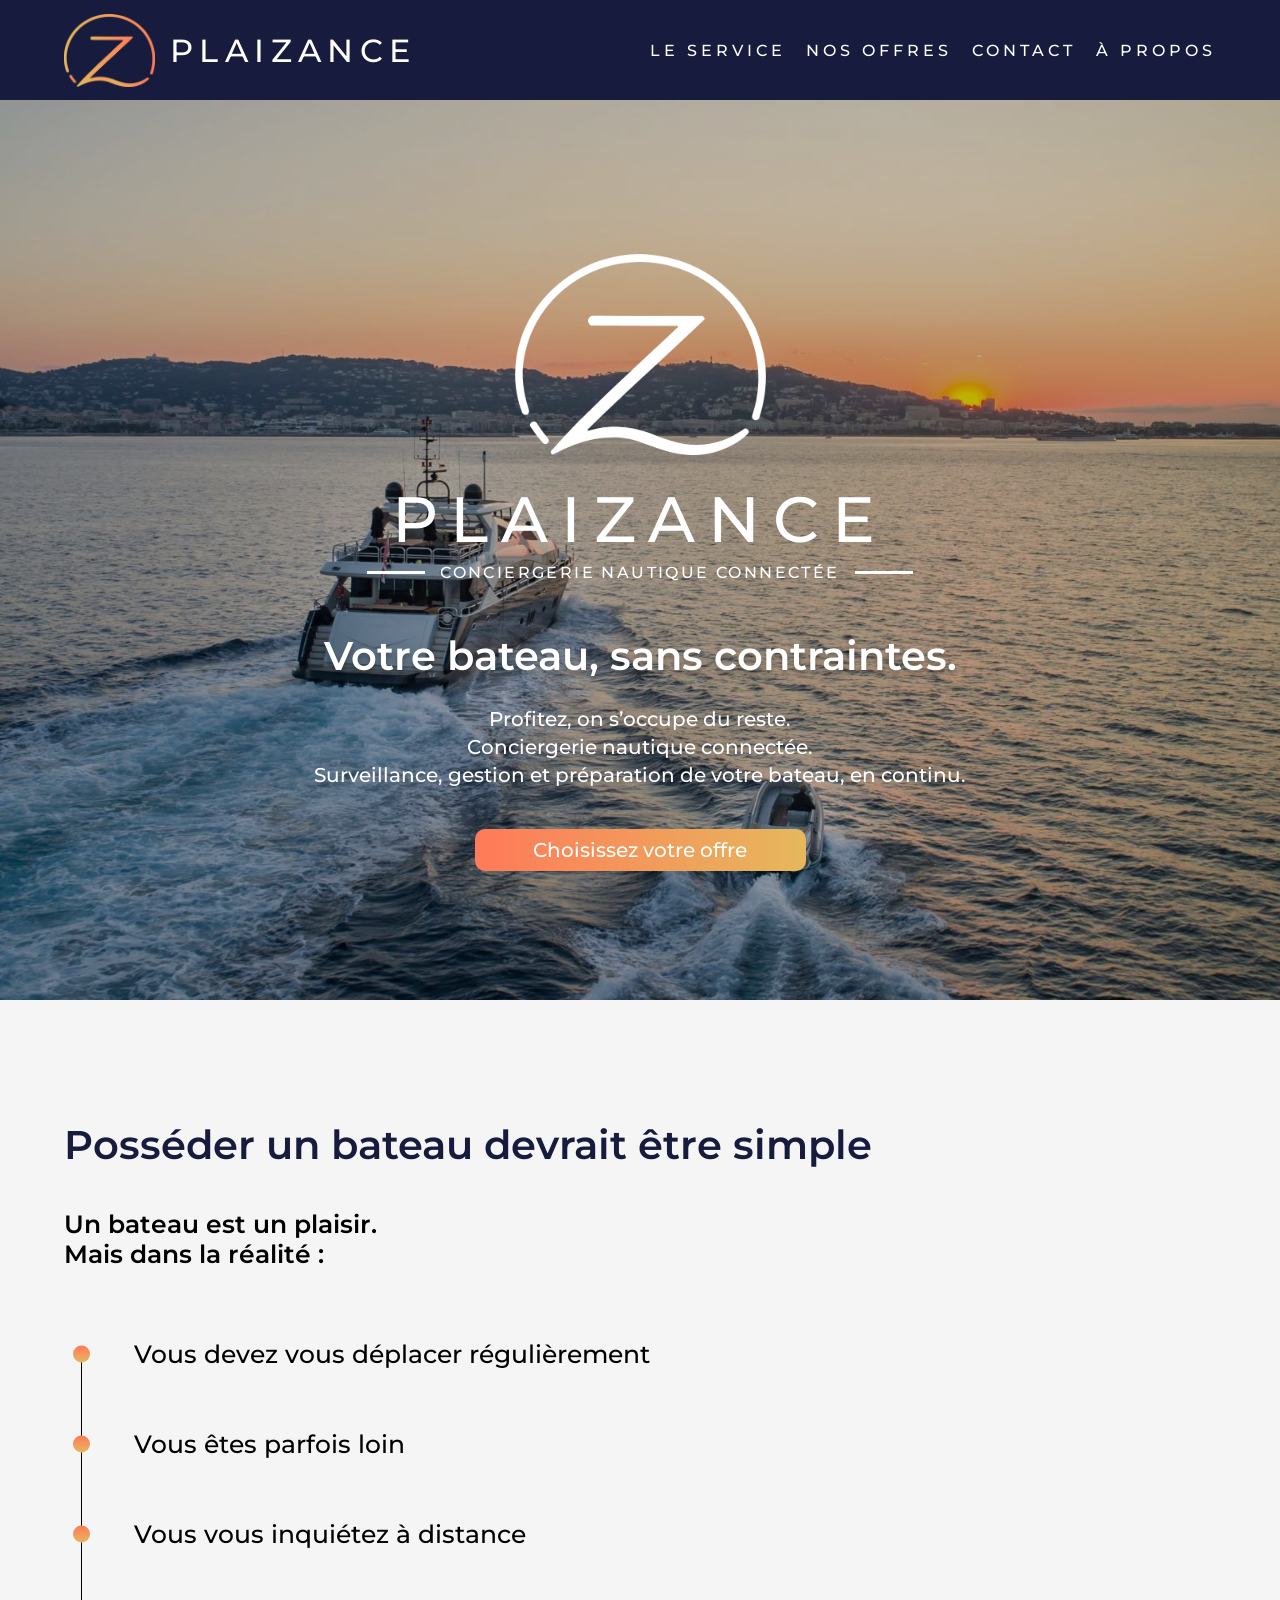
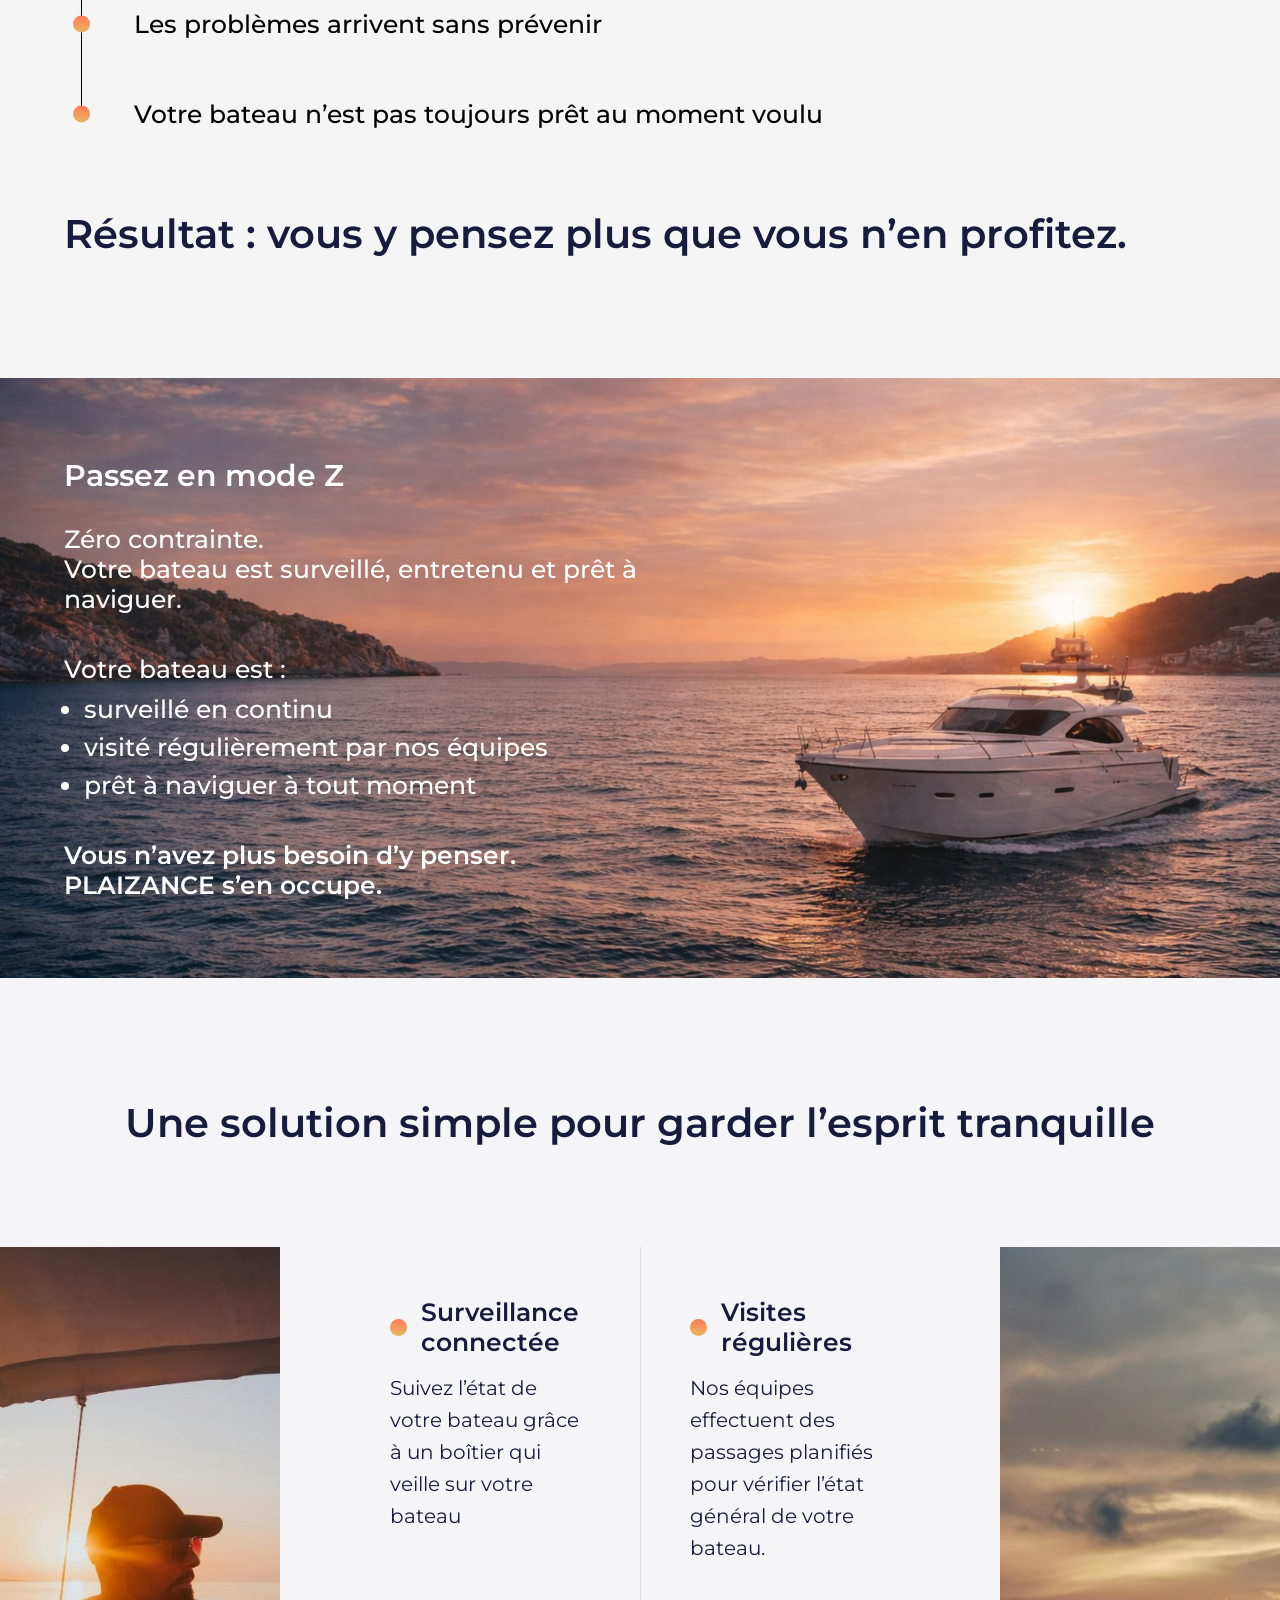
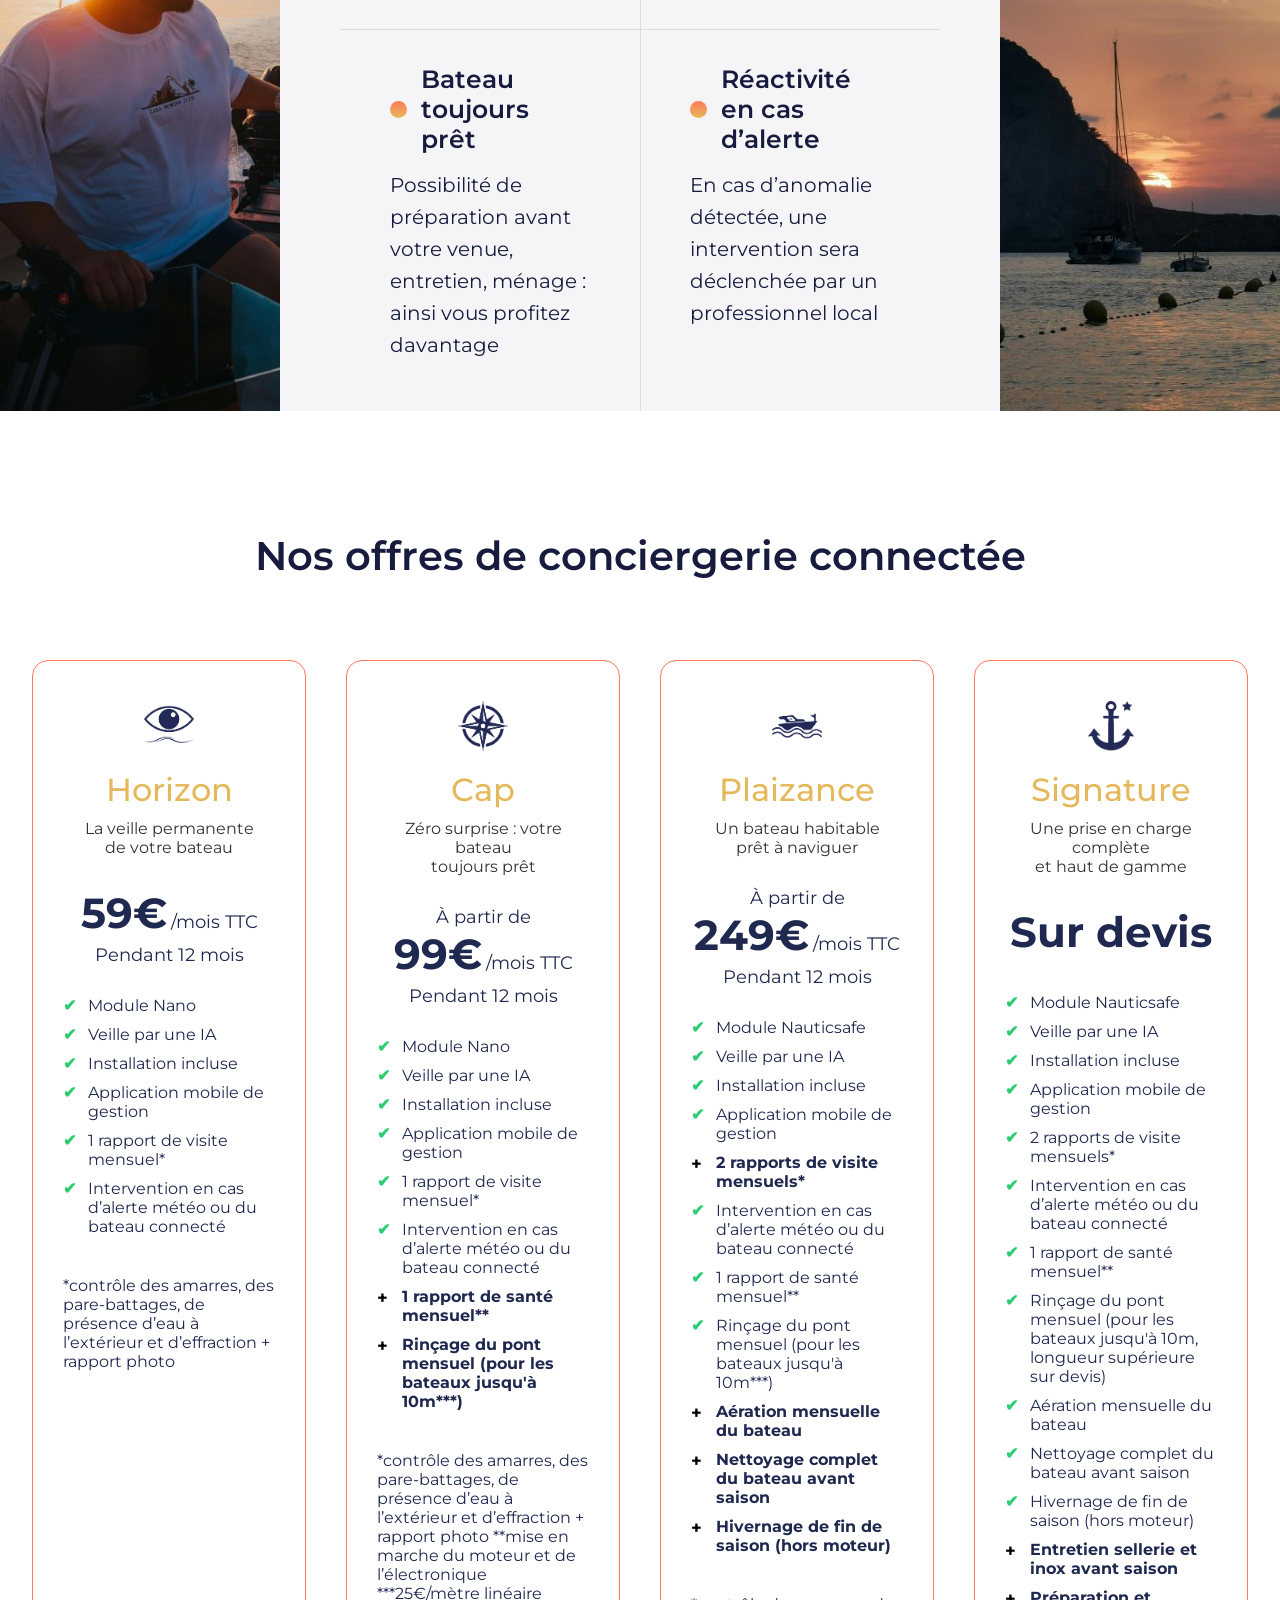
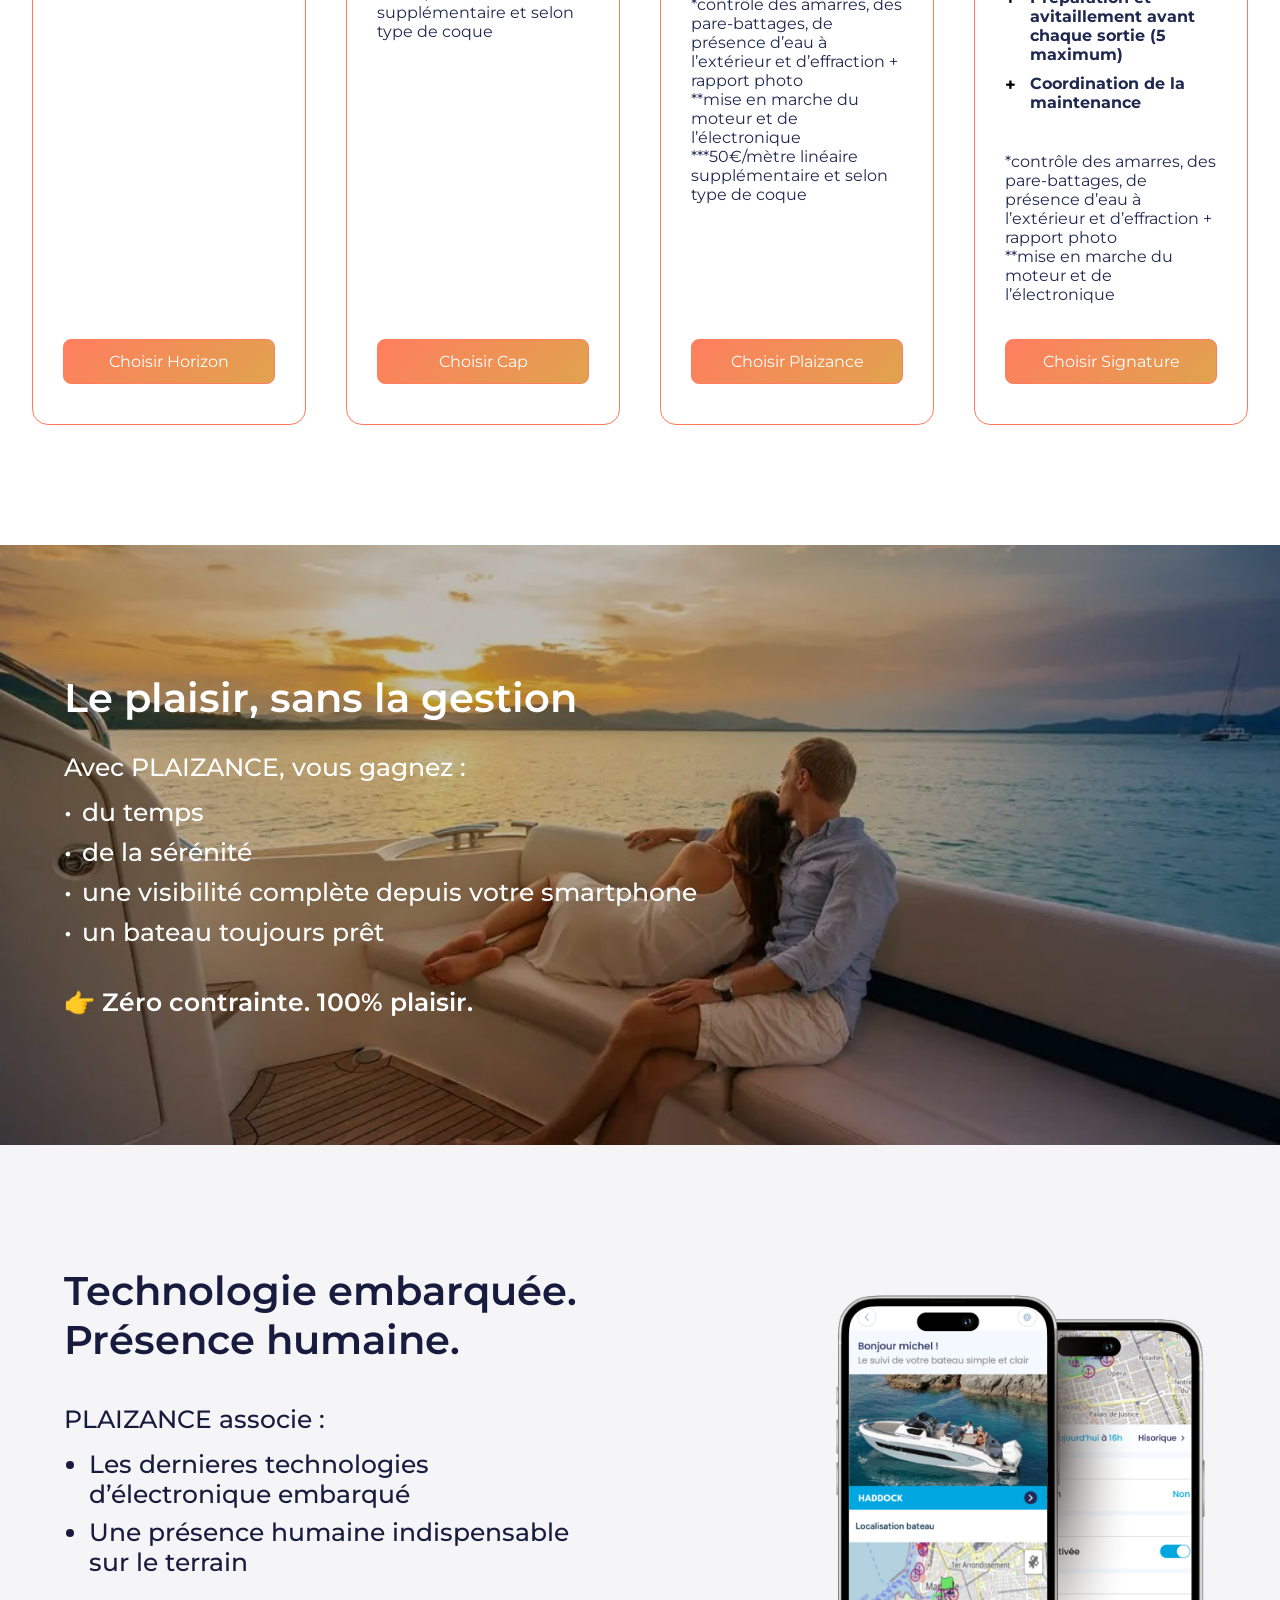
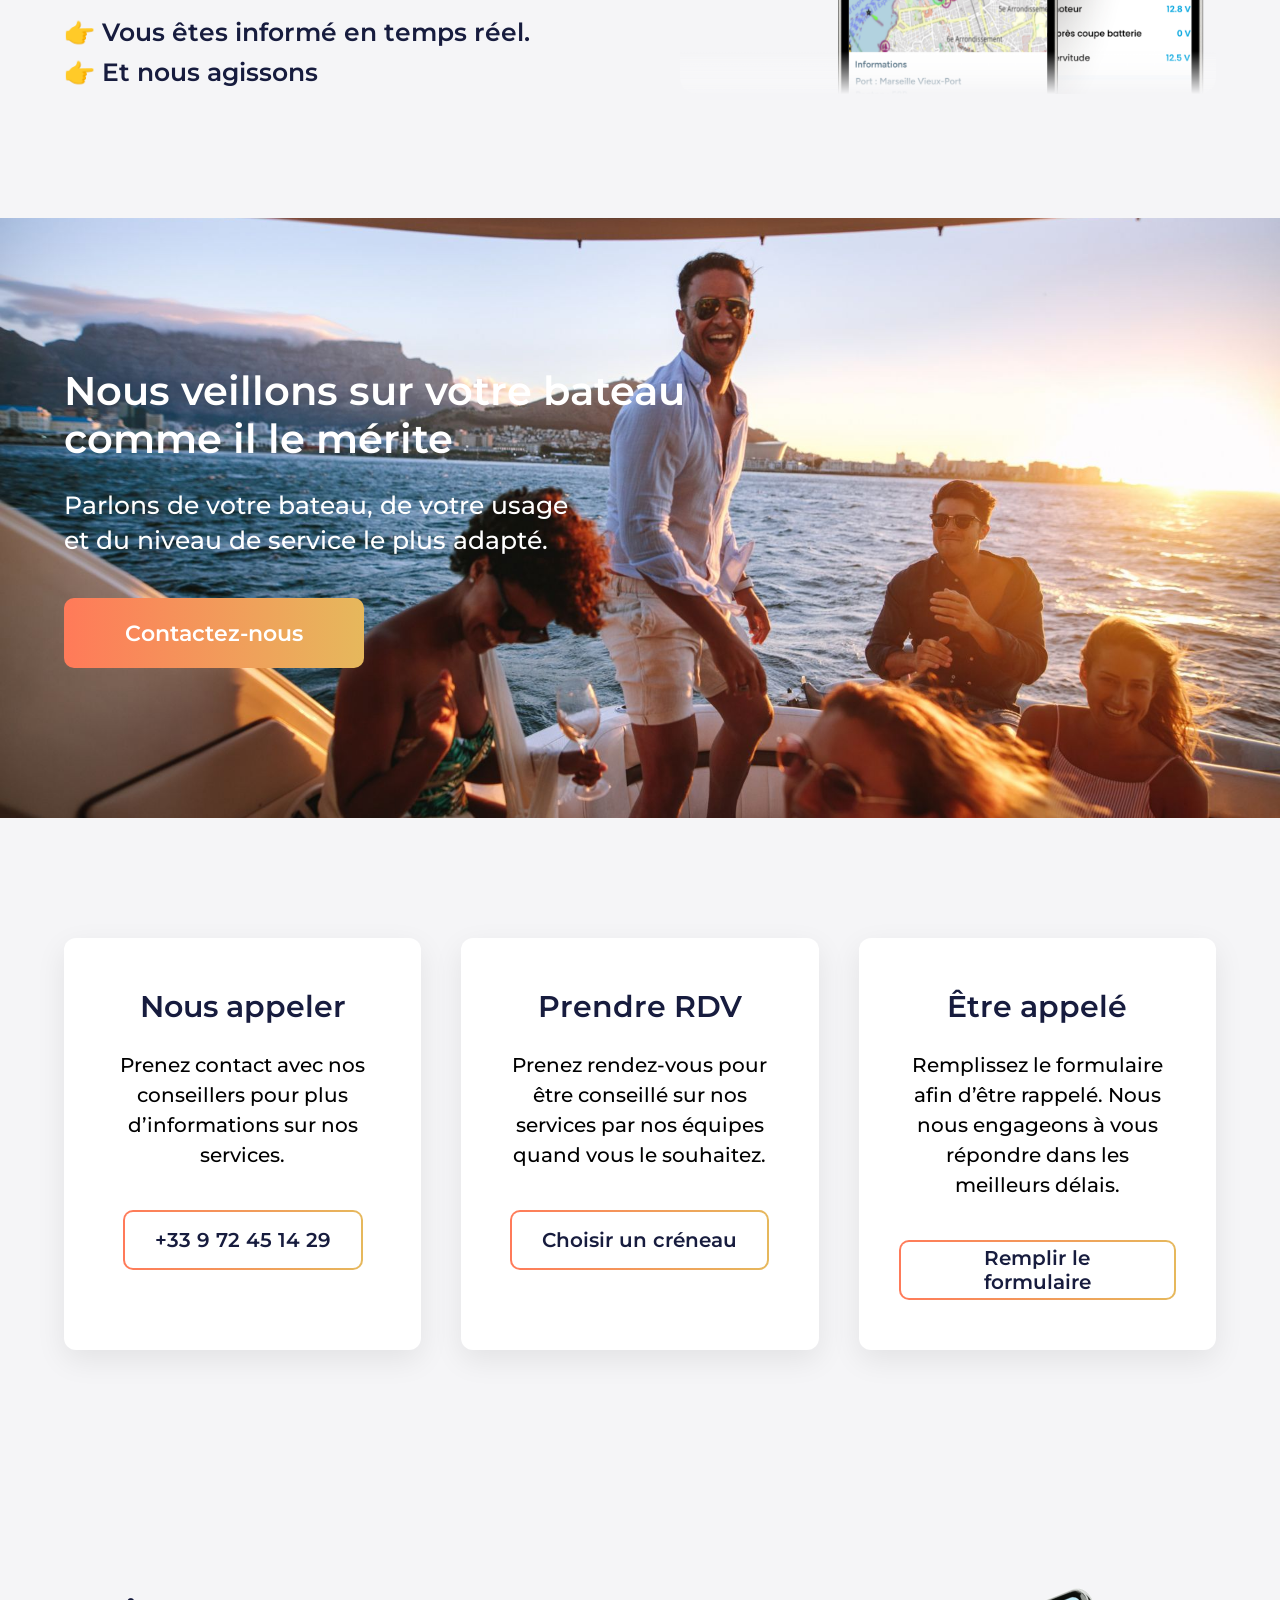
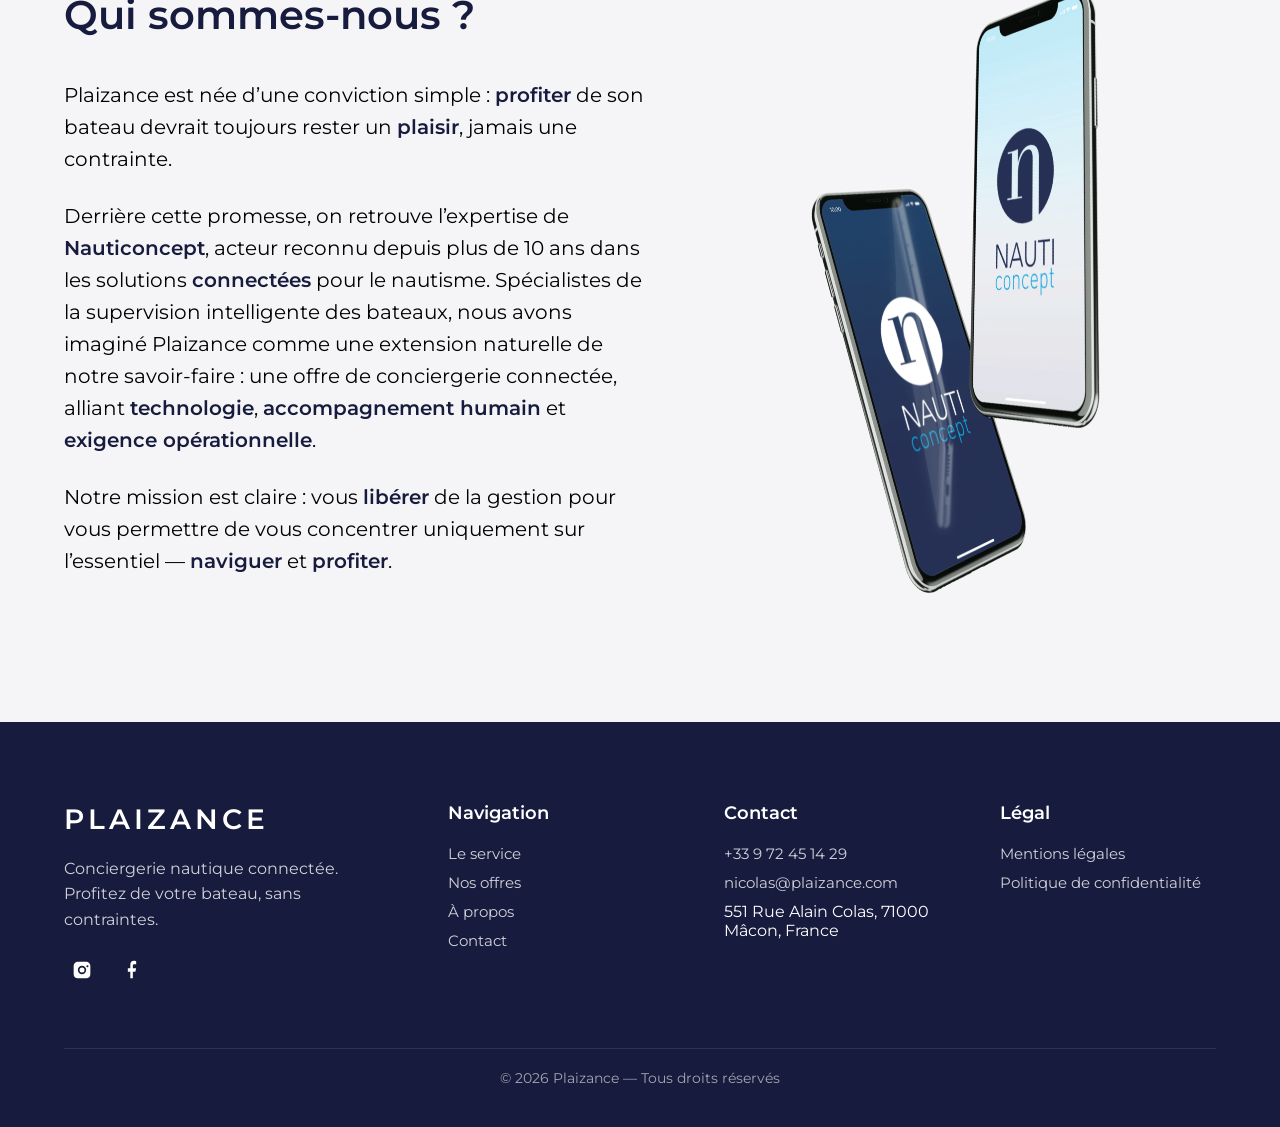
==== commit 185b5396: "Fix pricing display and correct text formatting in service details" ====
--- a/index.html
+++ b/index.html
@@ -225,8 +225,8 @@
   </div>
 
   <div class="card-price">
-    <span class="period">À partir de</span>
-    <br>
+    <!-- <span class="period">À partir de</span>
+    <br> -->
     <span class="price">59€</span>
     <span class="period">/mois TTC</span>
     <p class="duration">Pendant 12 mois</p>
@@ -360,7 +360,7 @@
     <li>Nettoyage complet du bateau avant saison</li>
     <li>Hivernage de fin de saison (hors moteur)</li>
     <li class="plus"><strong>Entretien sellerie et inox avant saison</strong></li>
-    <li class="plus"><strong>Préparation et avitaillement avant chaque sortie (5maximum)</strong></li>
+    <li class="plus"><strong>Préparation et avitaillement avant chaque sortie (5 maximum)</strong></li>
     <li class="plus"><strong>Coordination de la maintenance</strong></li>
   </ul>
 
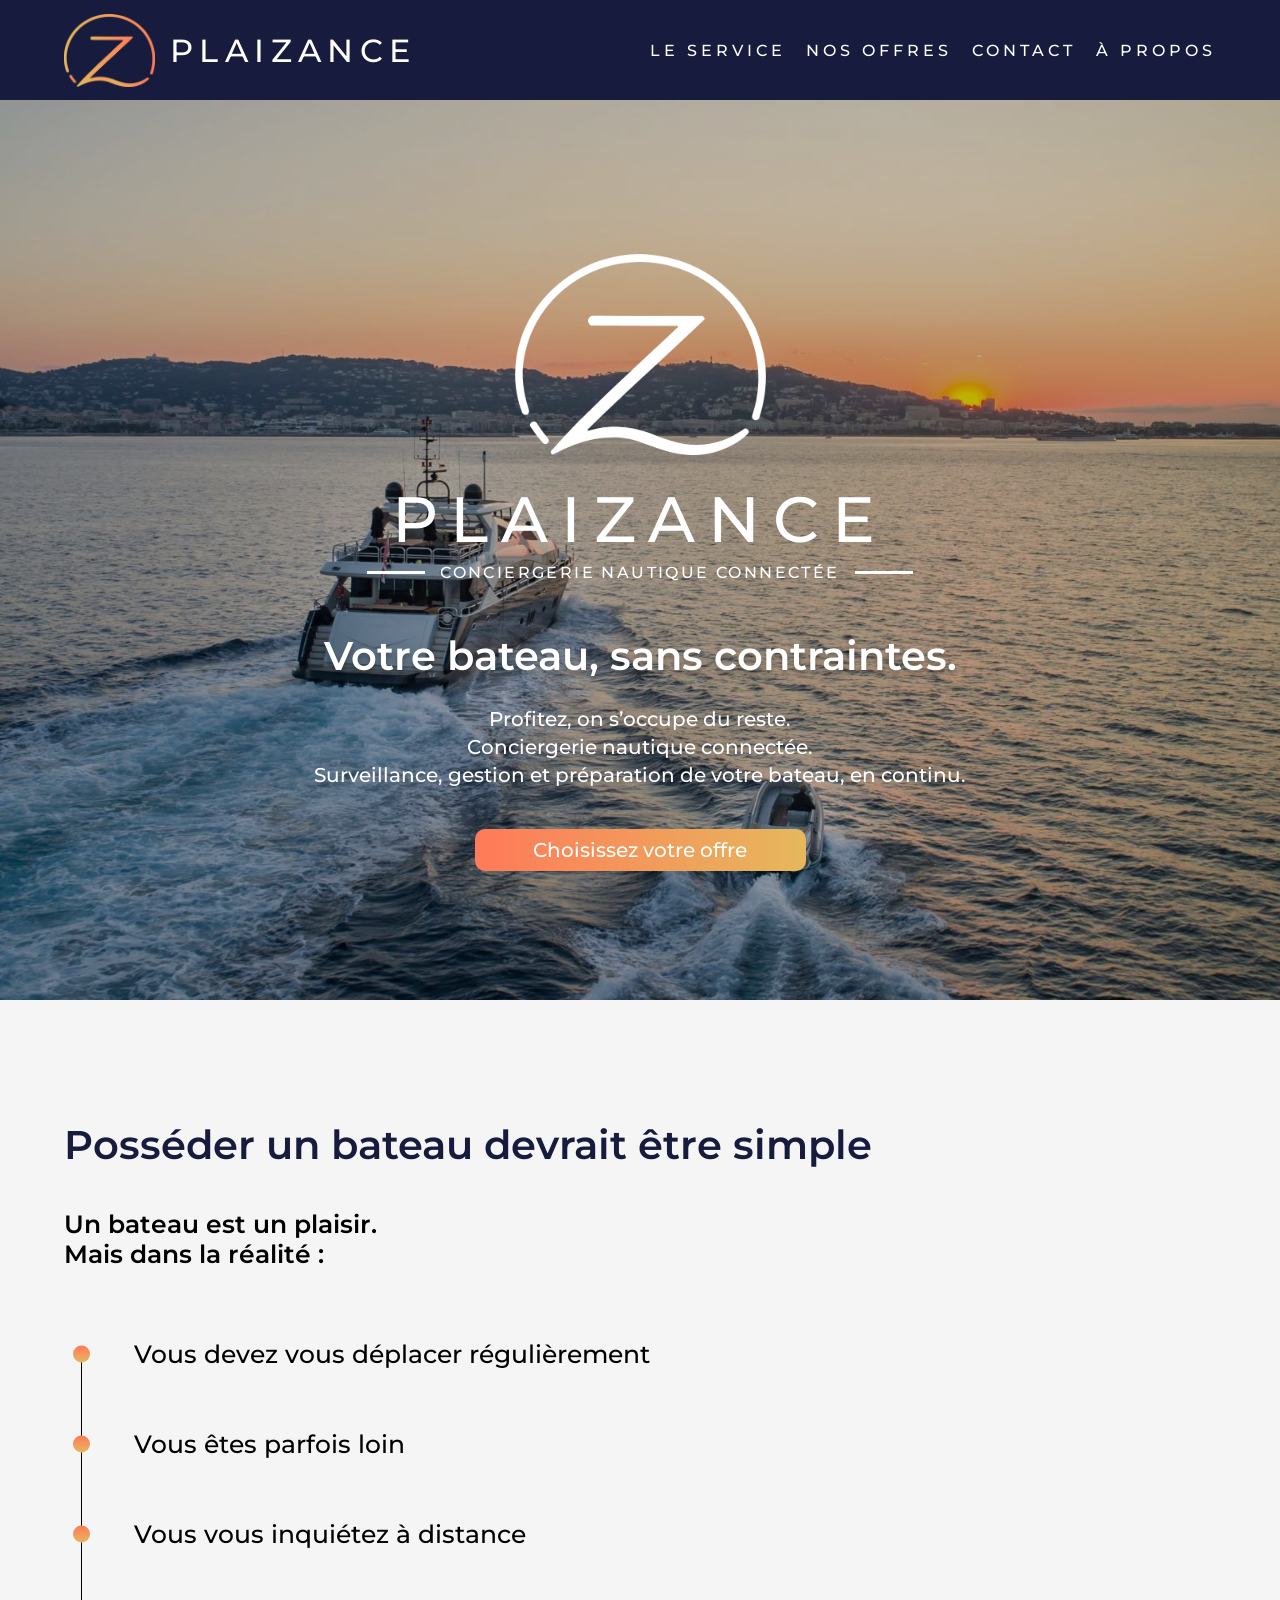
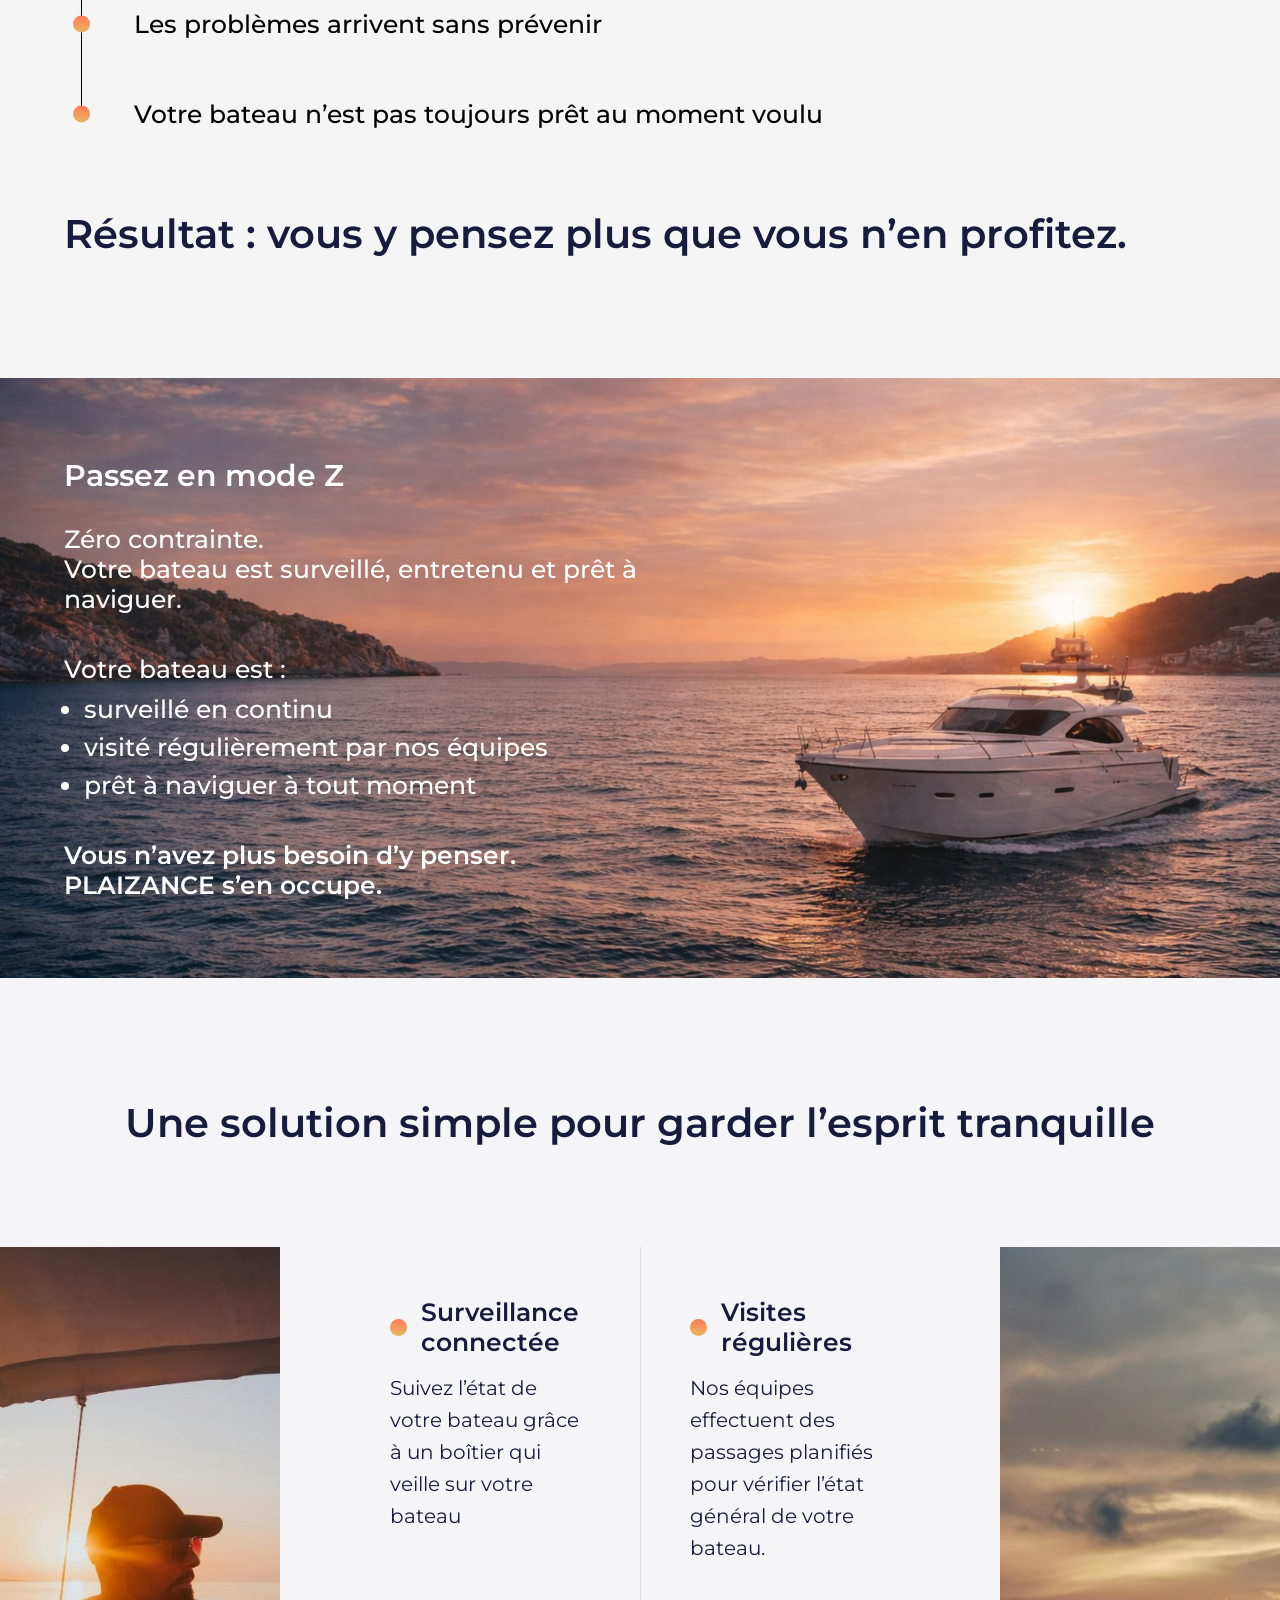
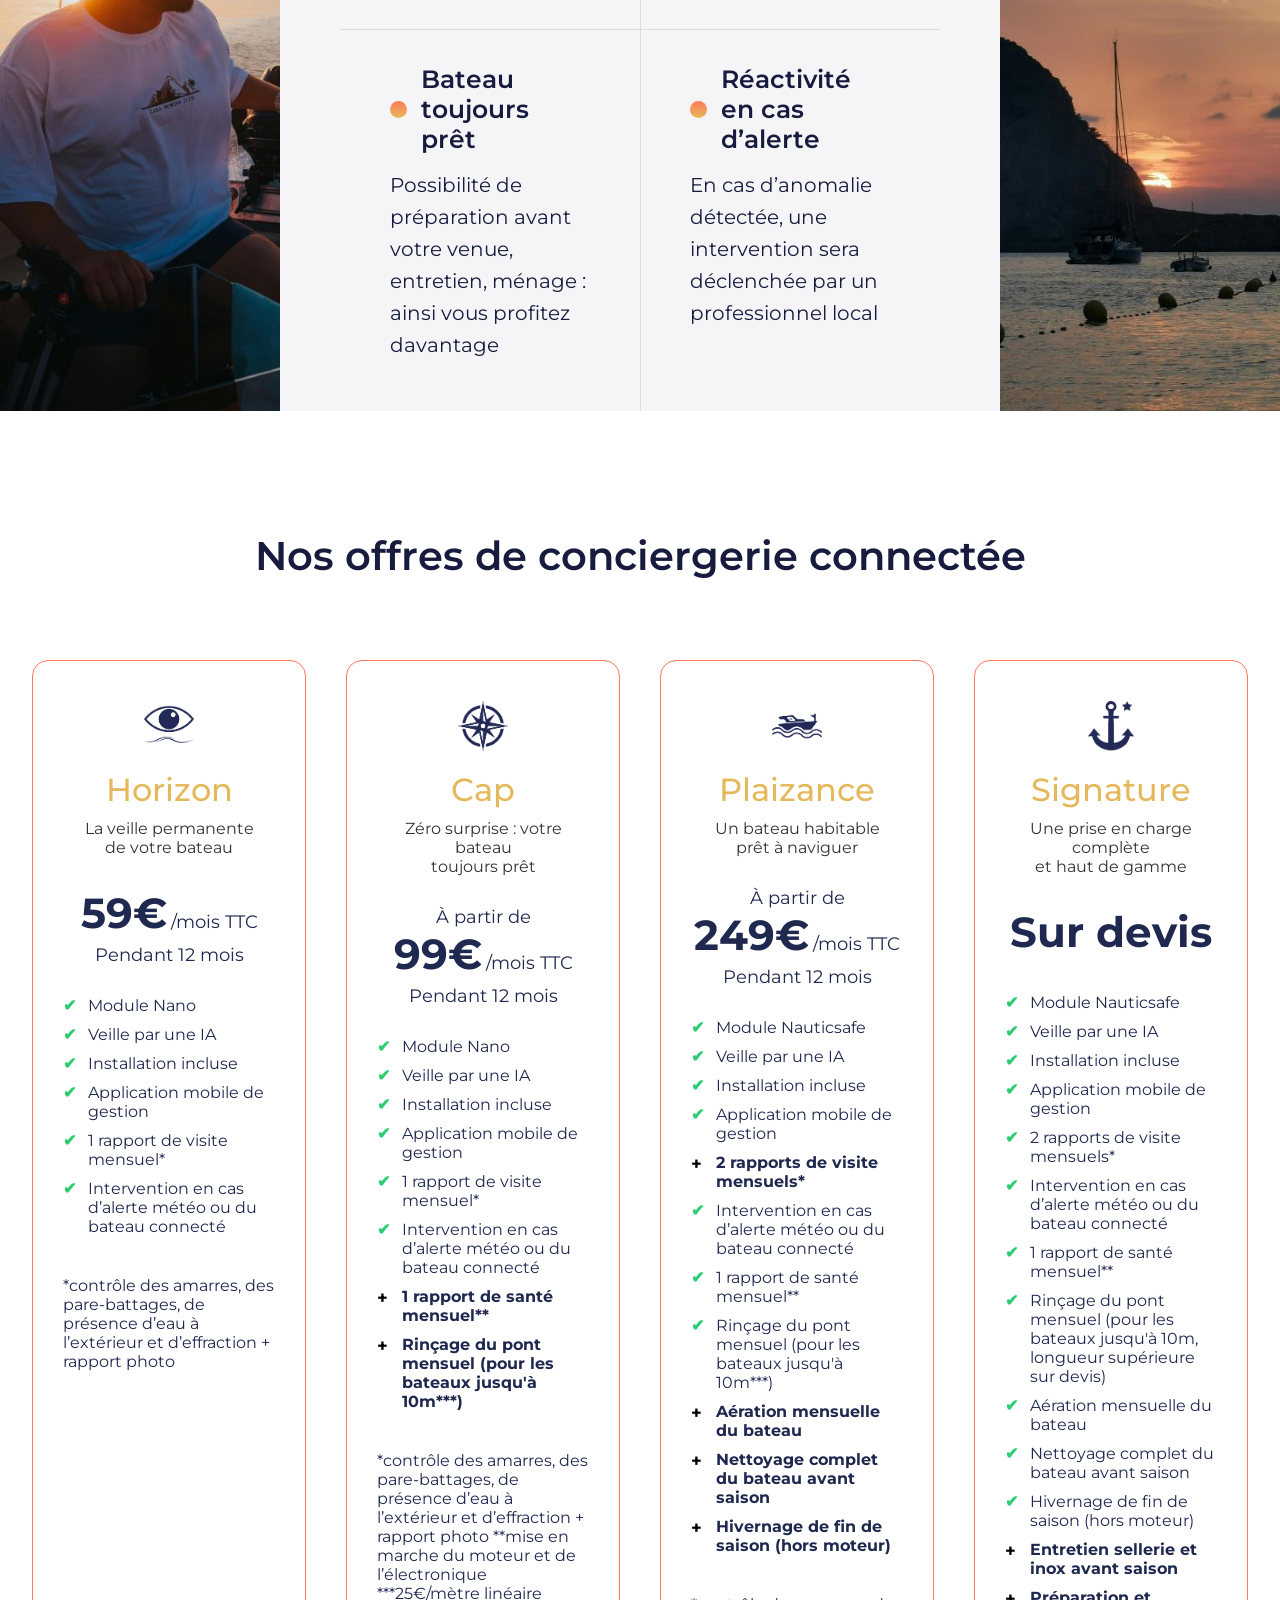
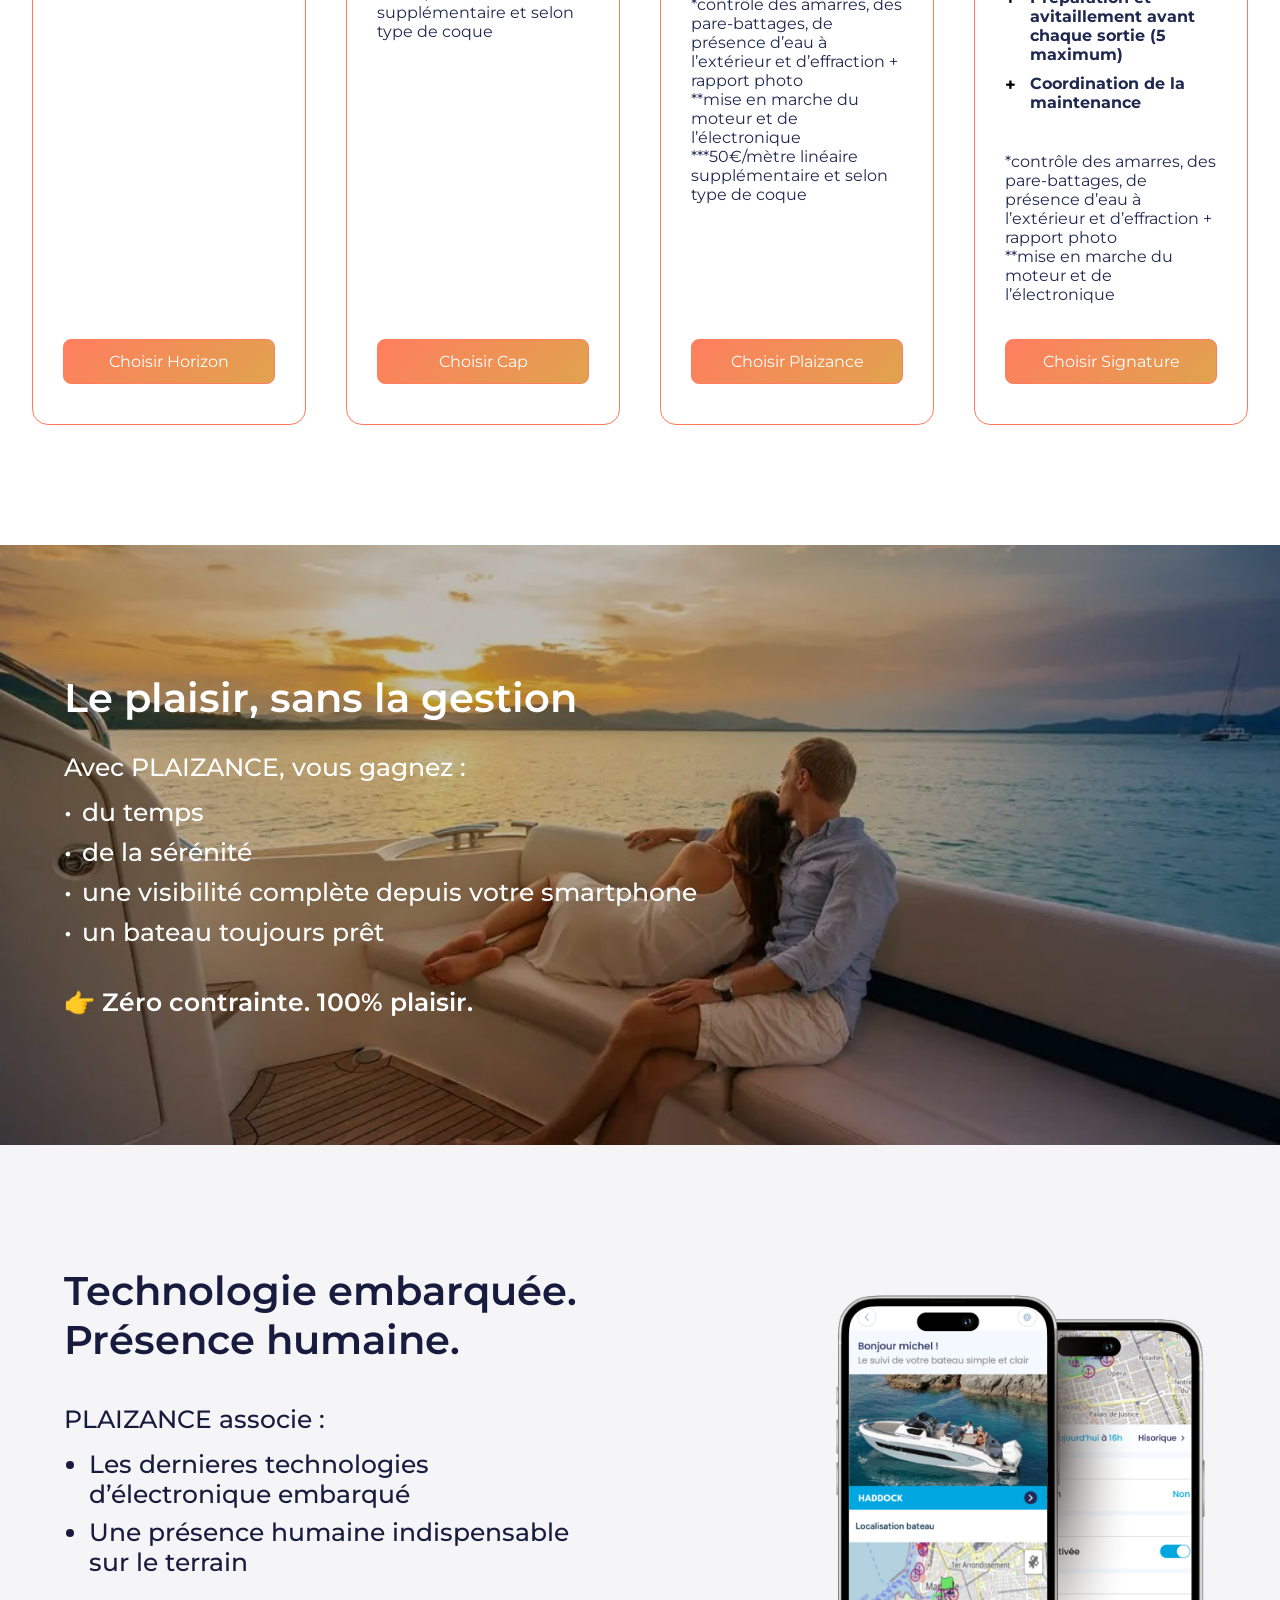
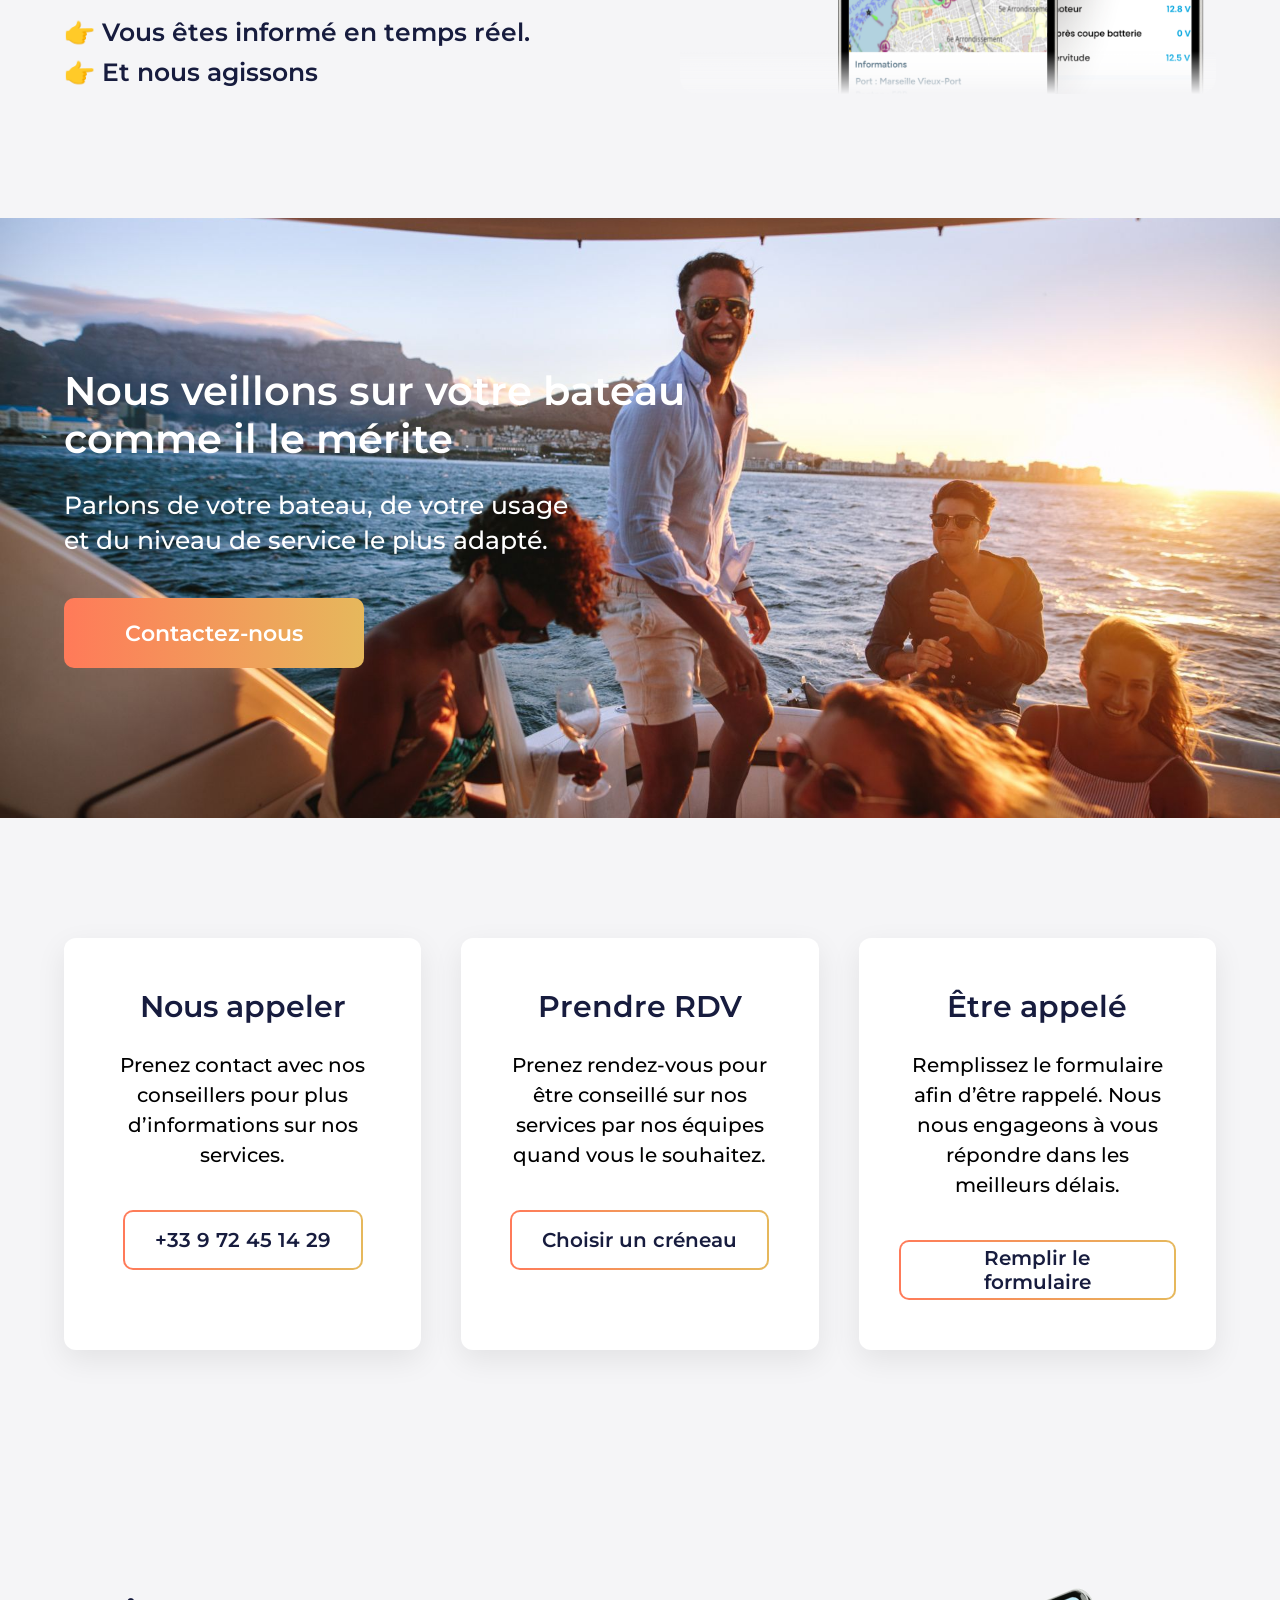
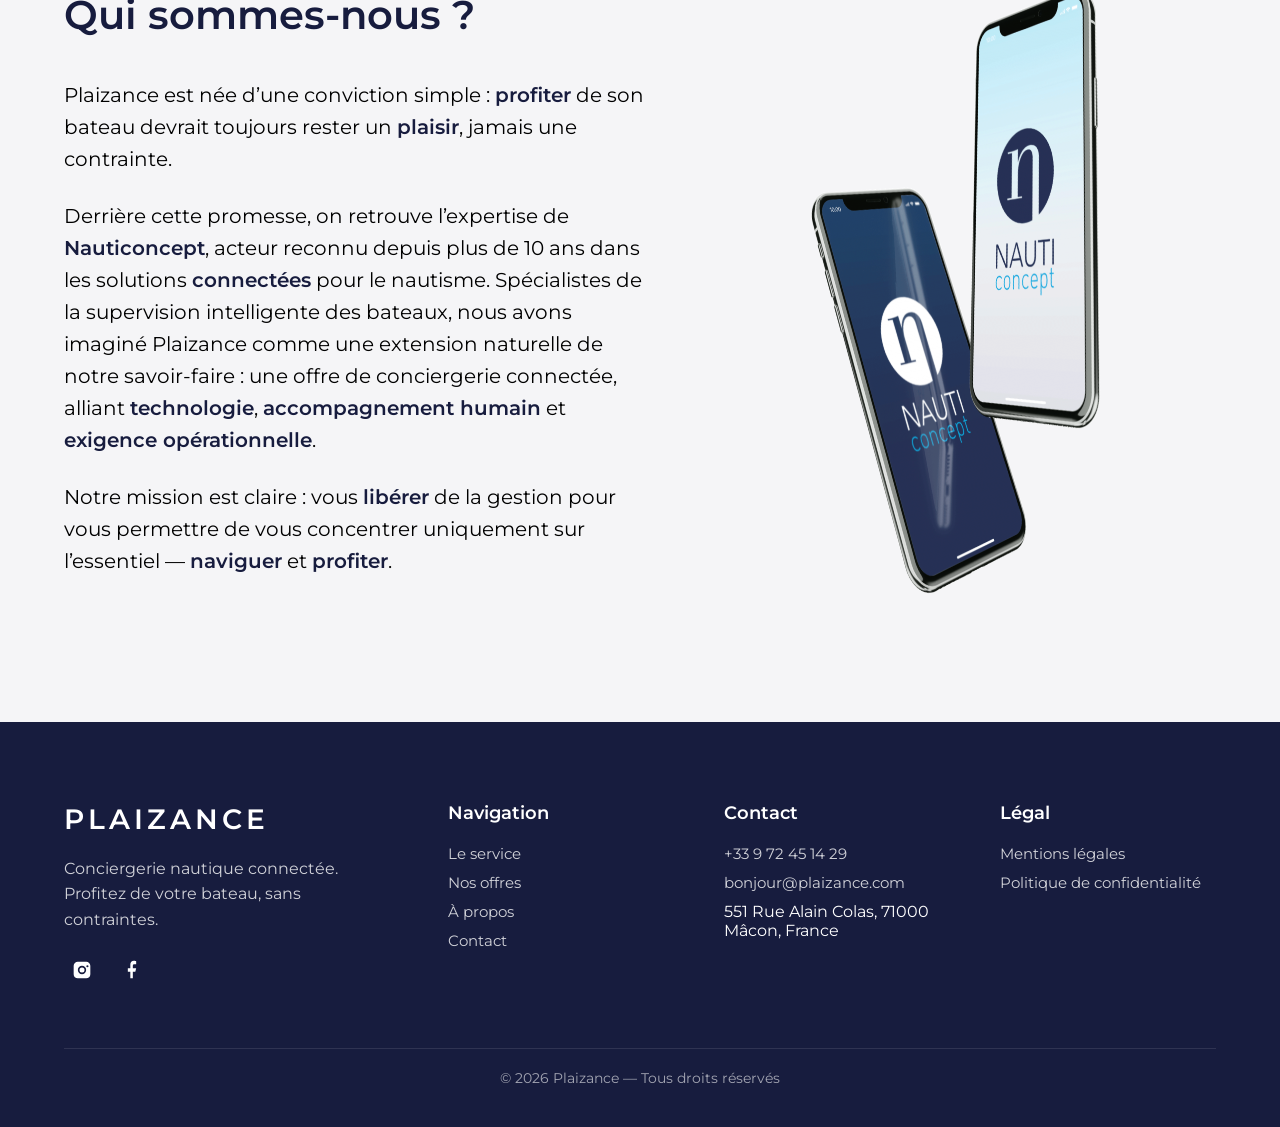
==== commit e379f0ae: "Update contact email to bonjour@plaizance.com in multiple files" ====
--- a/index.html
+++ b/index.html
@@ -638,7 +638,7 @@
         <h4>Contact</h4>
         <ul>
           <li><a href="tel:+33972451429">+33 9 72 45 14 29</a></li>
-          <li><a href="mailto:nicolas@plaizance.com">nicolas@plaizance.com</a></li>
+          <li><a href="mailto:bonjour@plaizance.com">bonjour@plaizance.com</a></li>
           <li>551 Rue Alain Colas, 71000 Mâcon, France</li>
         </ul>
       </div>
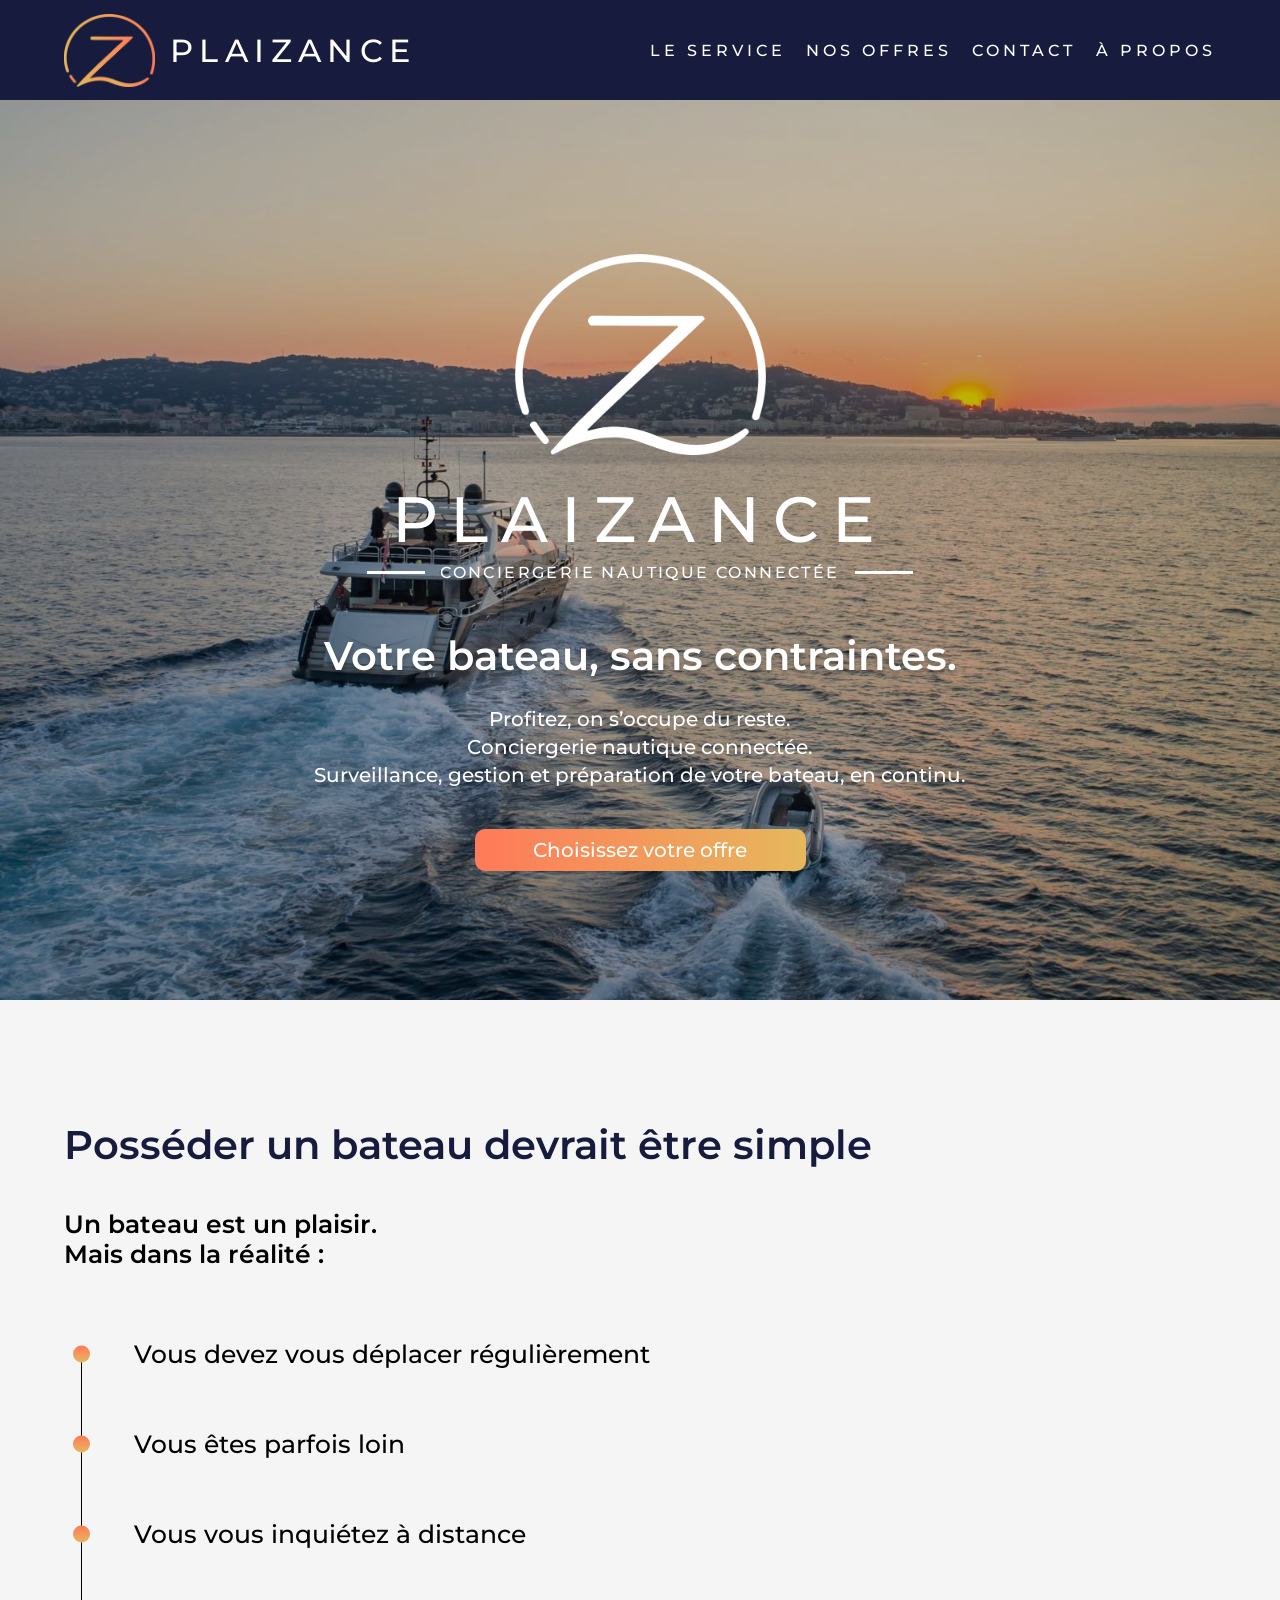
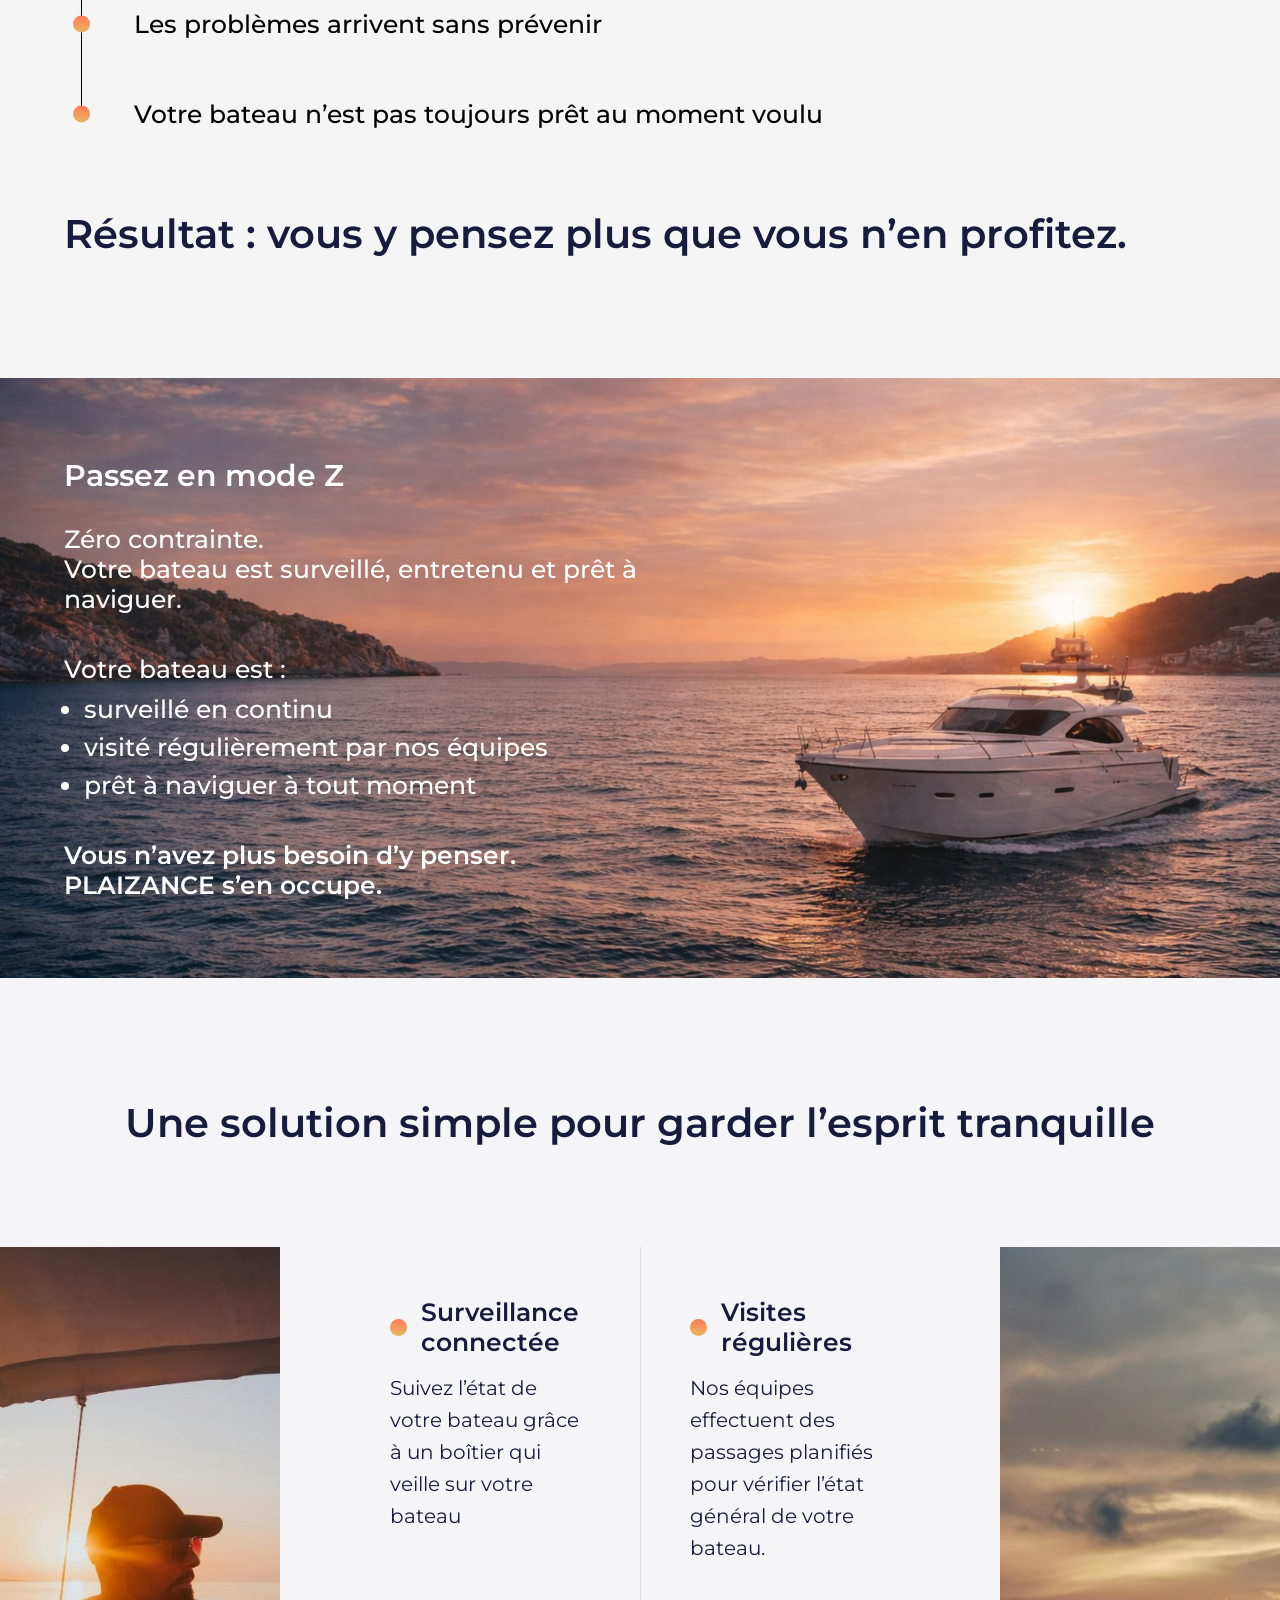
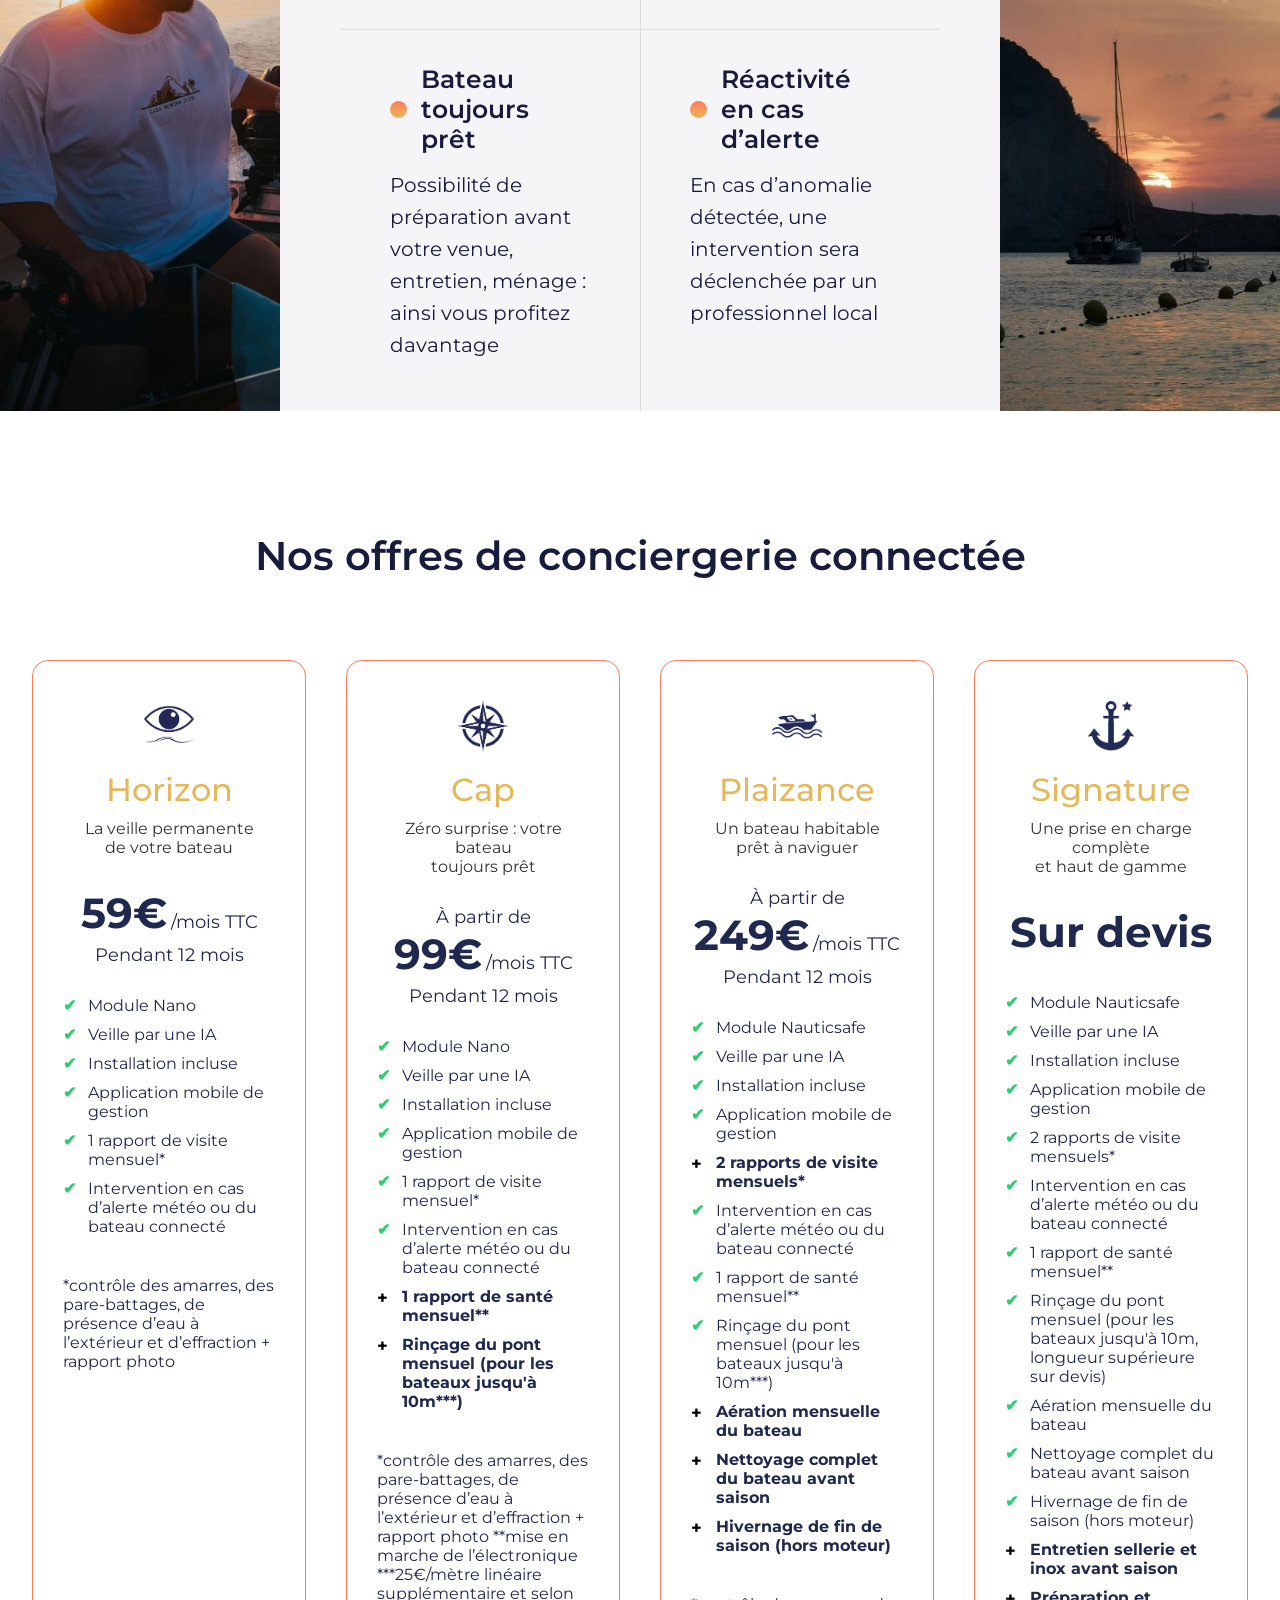
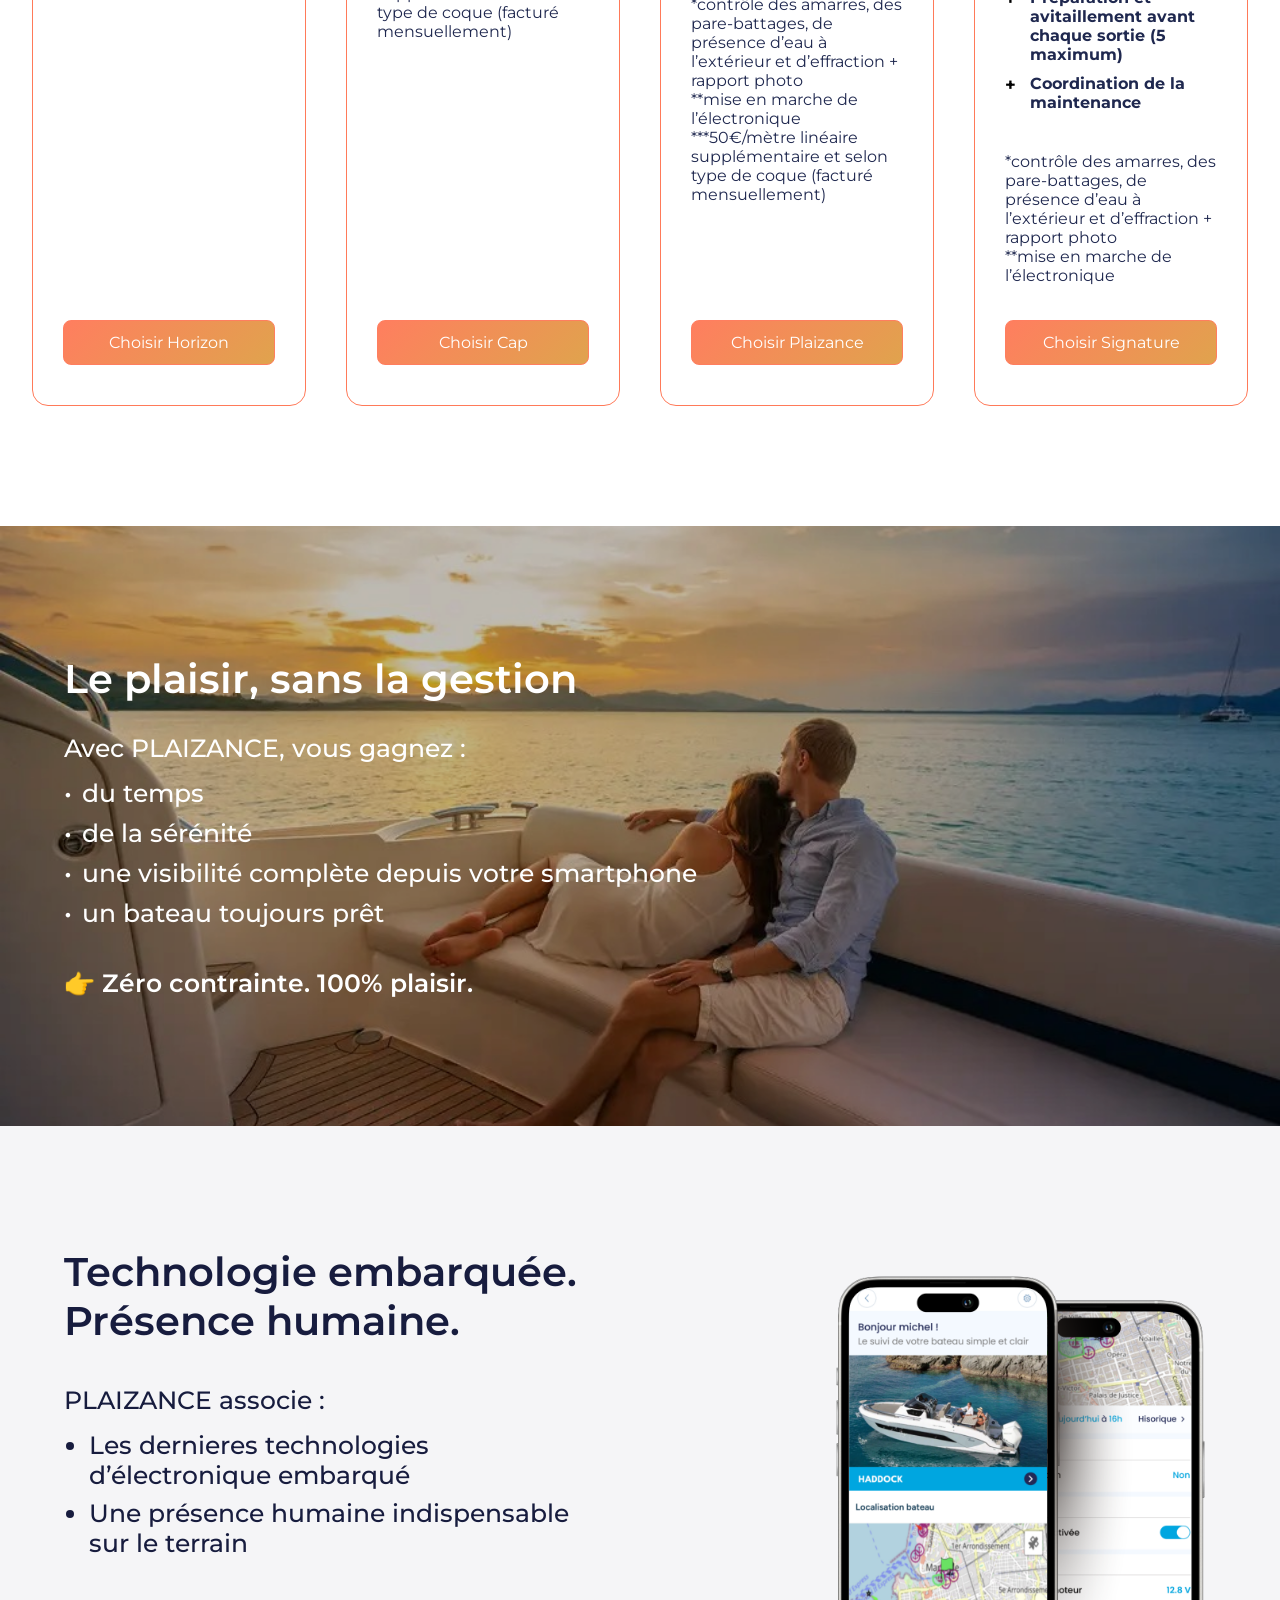
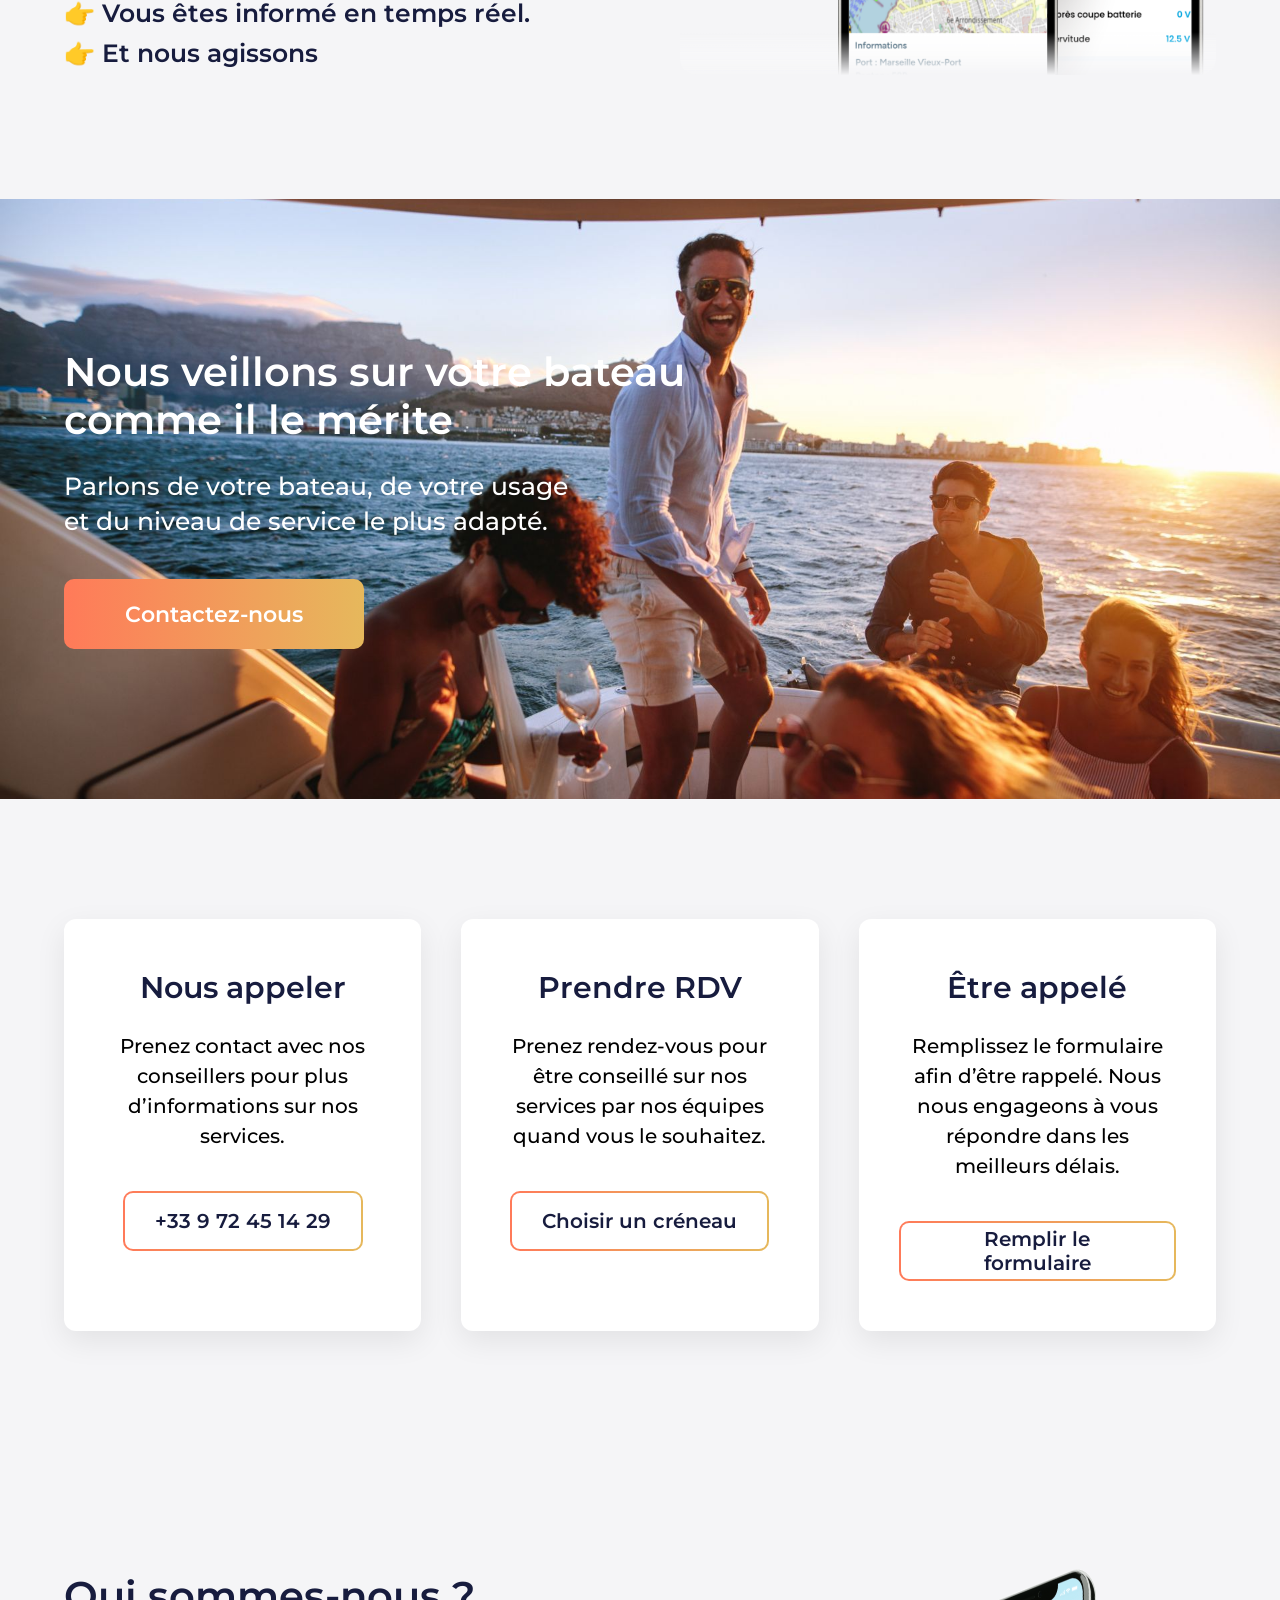
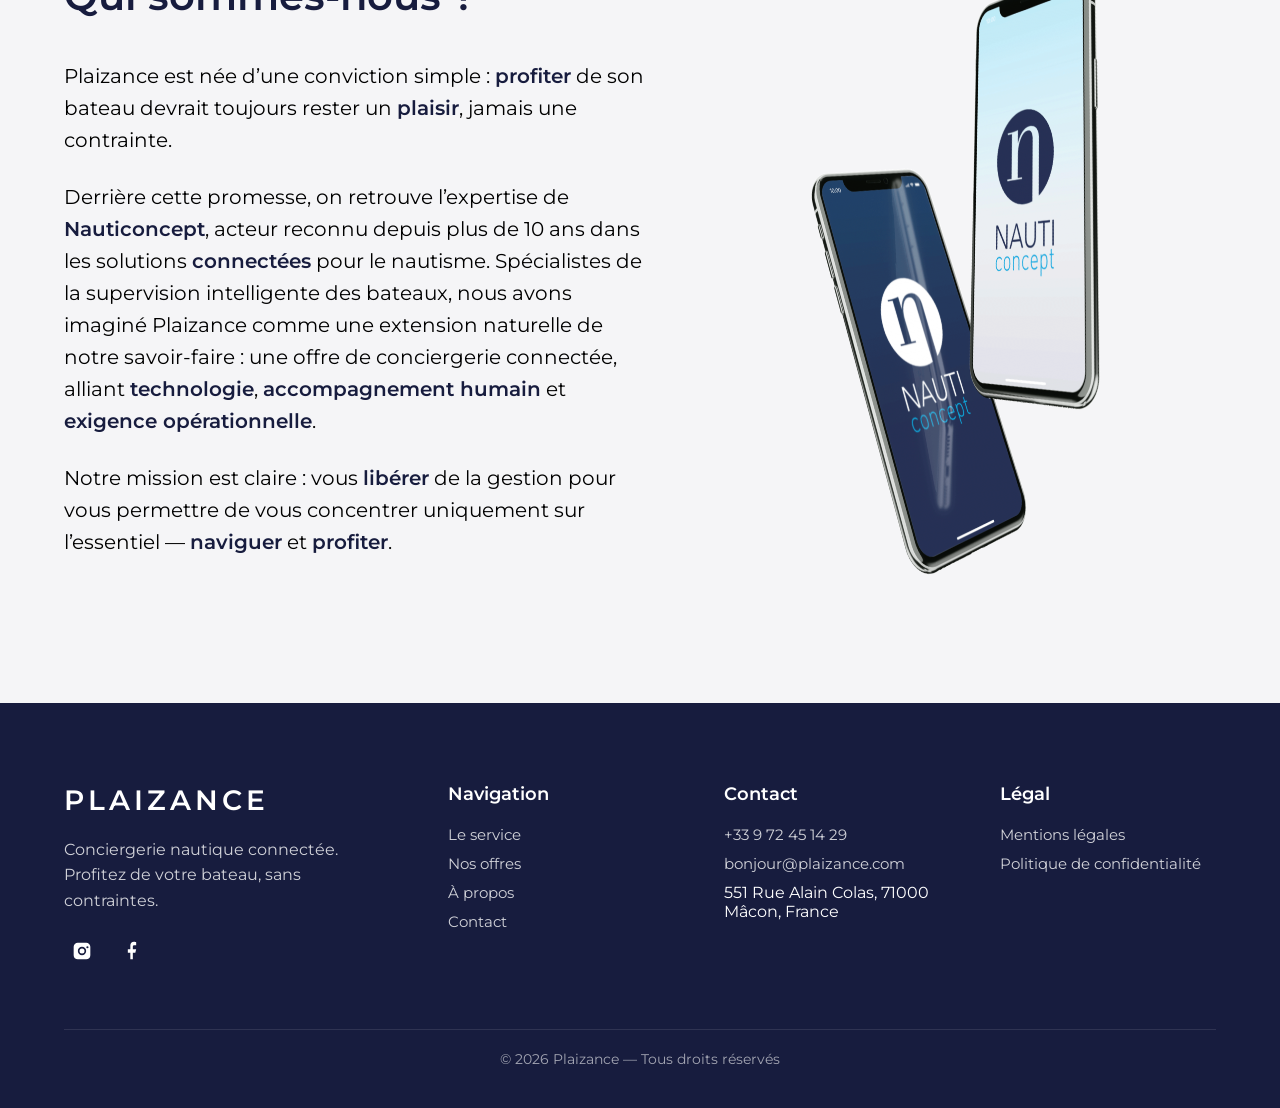
==== commit 31caab56: "Update pricing details and clarify service descriptions in HTML" ====
--- a/index.html
+++ b/index.html
@@ -280,8 +280,8 @@
 
   <p class="card-note">
     *contrôle des amarres, des pare-battages, de présence d’eau à l’extérieur et d’effraction + rapport photo
-    **mise en marche du moteur et de l’électronique
-    ***25€/mètre linéaire supplémentaire et selon type de coque
+    **mise en marche de l’électronique
+    ***25€/mètre linéaire supplémentaire et selon type de coque (facturé mensuellement)
 
   </p>
 
@@ -323,8 +323,8 @@
 
   <p class="card-note">
   *contrôle des amarres, des pare-battages, de présence d’eau à l’extérieur et d’effraction + rapport photo<br>
-  **mise en marche du moteur et de l’électronique
-  ***50€/mètre linéaire supplémentaire et selon type de coque
+  **mise en marche de l’électronique
+  ***50€/mètre linéaire supplémentaire et selon type de coque (facturé mensuellement)
 </p>
 
   <button class="card-btn" onclick="openPopup('Plaizance')">Choisir Plaizance</button>
@@ -366,7 +366,7 @@
 
   <p class="card-note">
   *contrôle des amarres, des pare-battages, de présence d’eau à l’extérieur et d’effraction + rapport photo<br>
-  **mise en marche du moteur et de l’électronique
+  **mise en marche de l’électronique
 </p>
 
   <button class="card-btn" onclick="openPopup('Signature')">Choisir Signature</button>
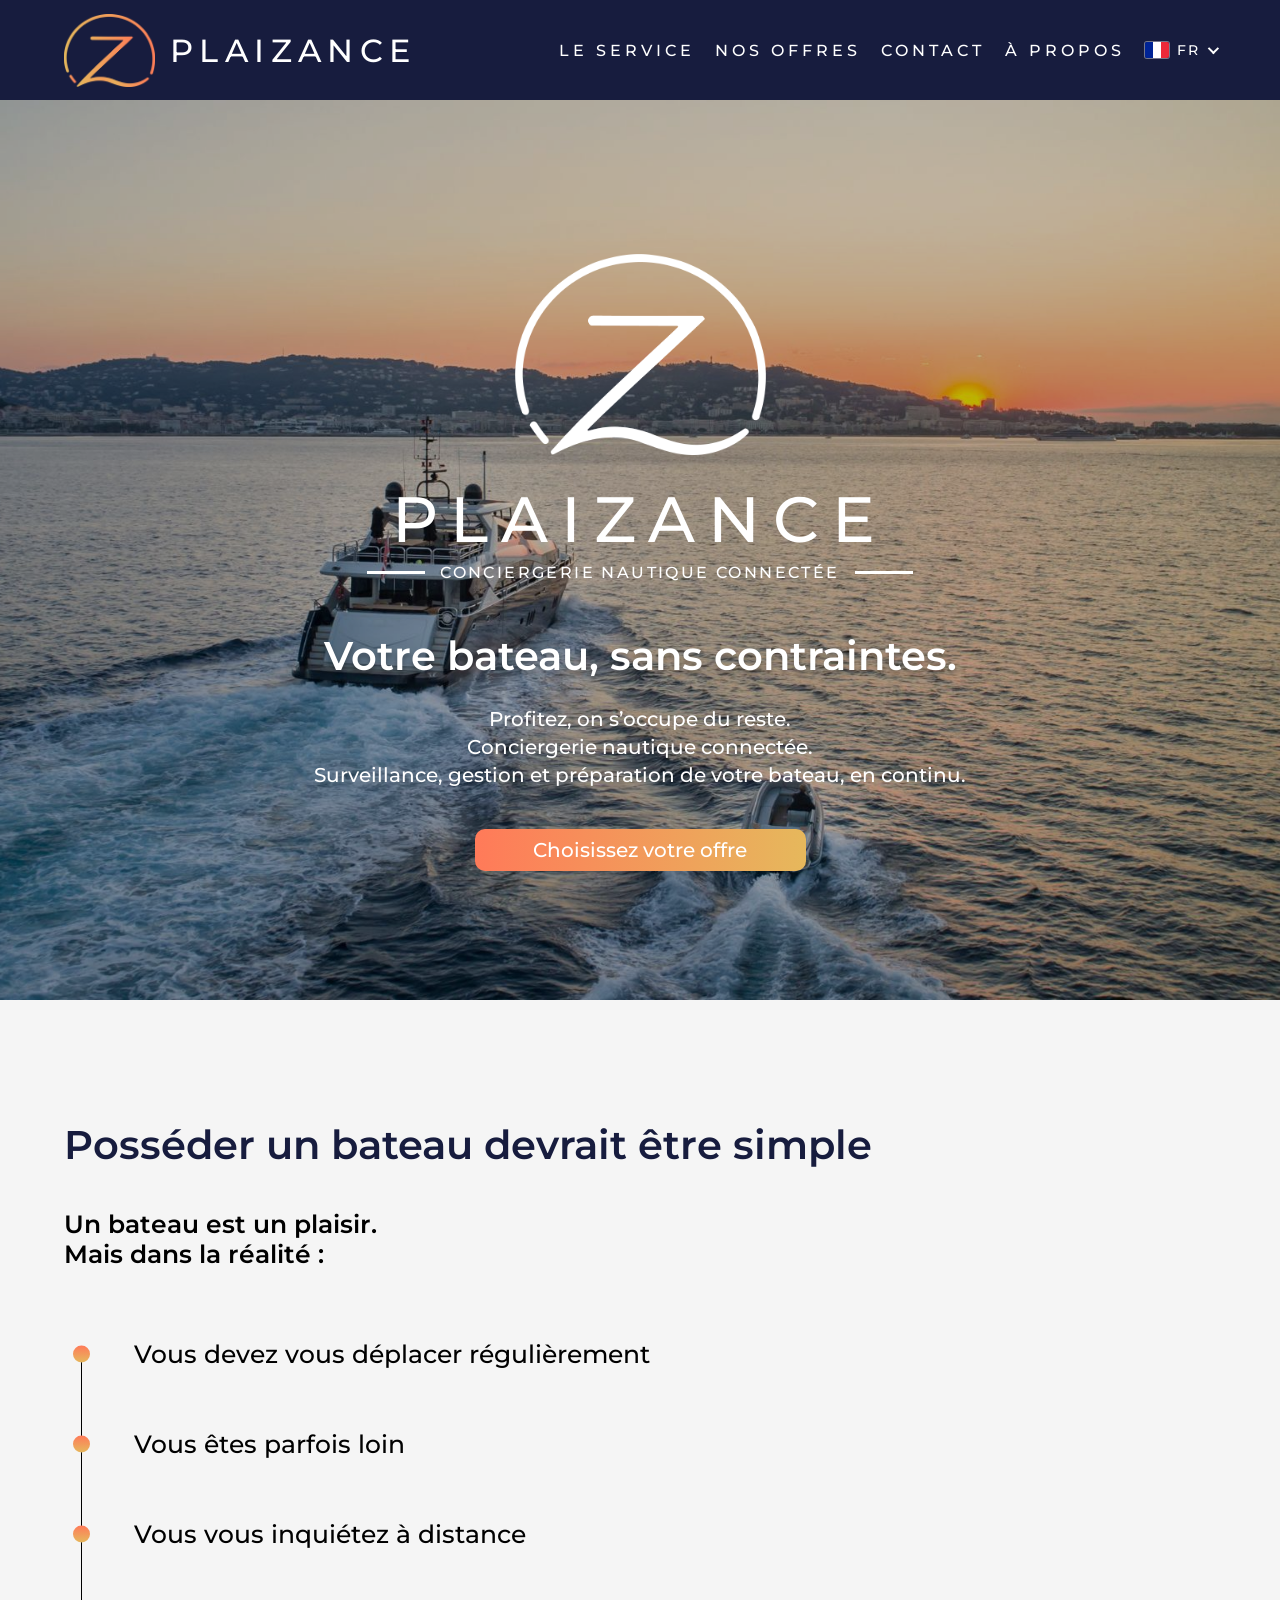
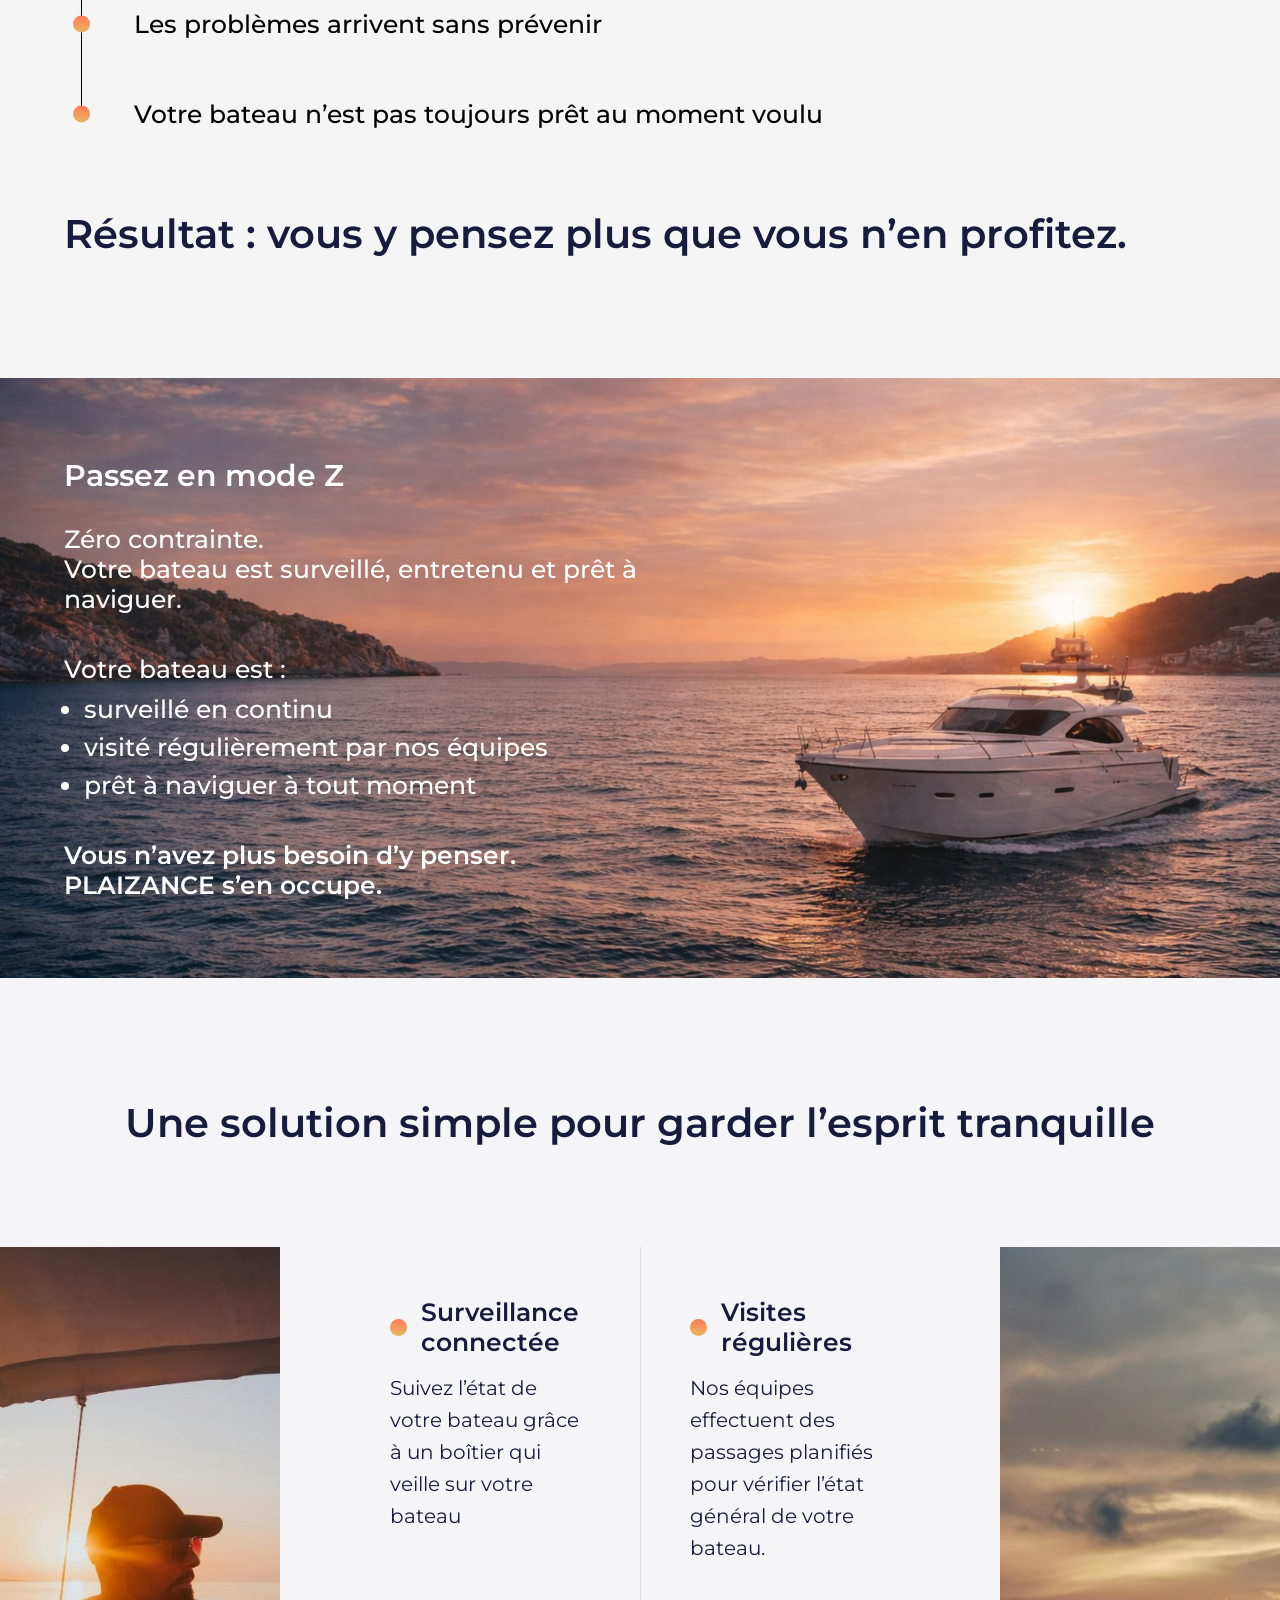
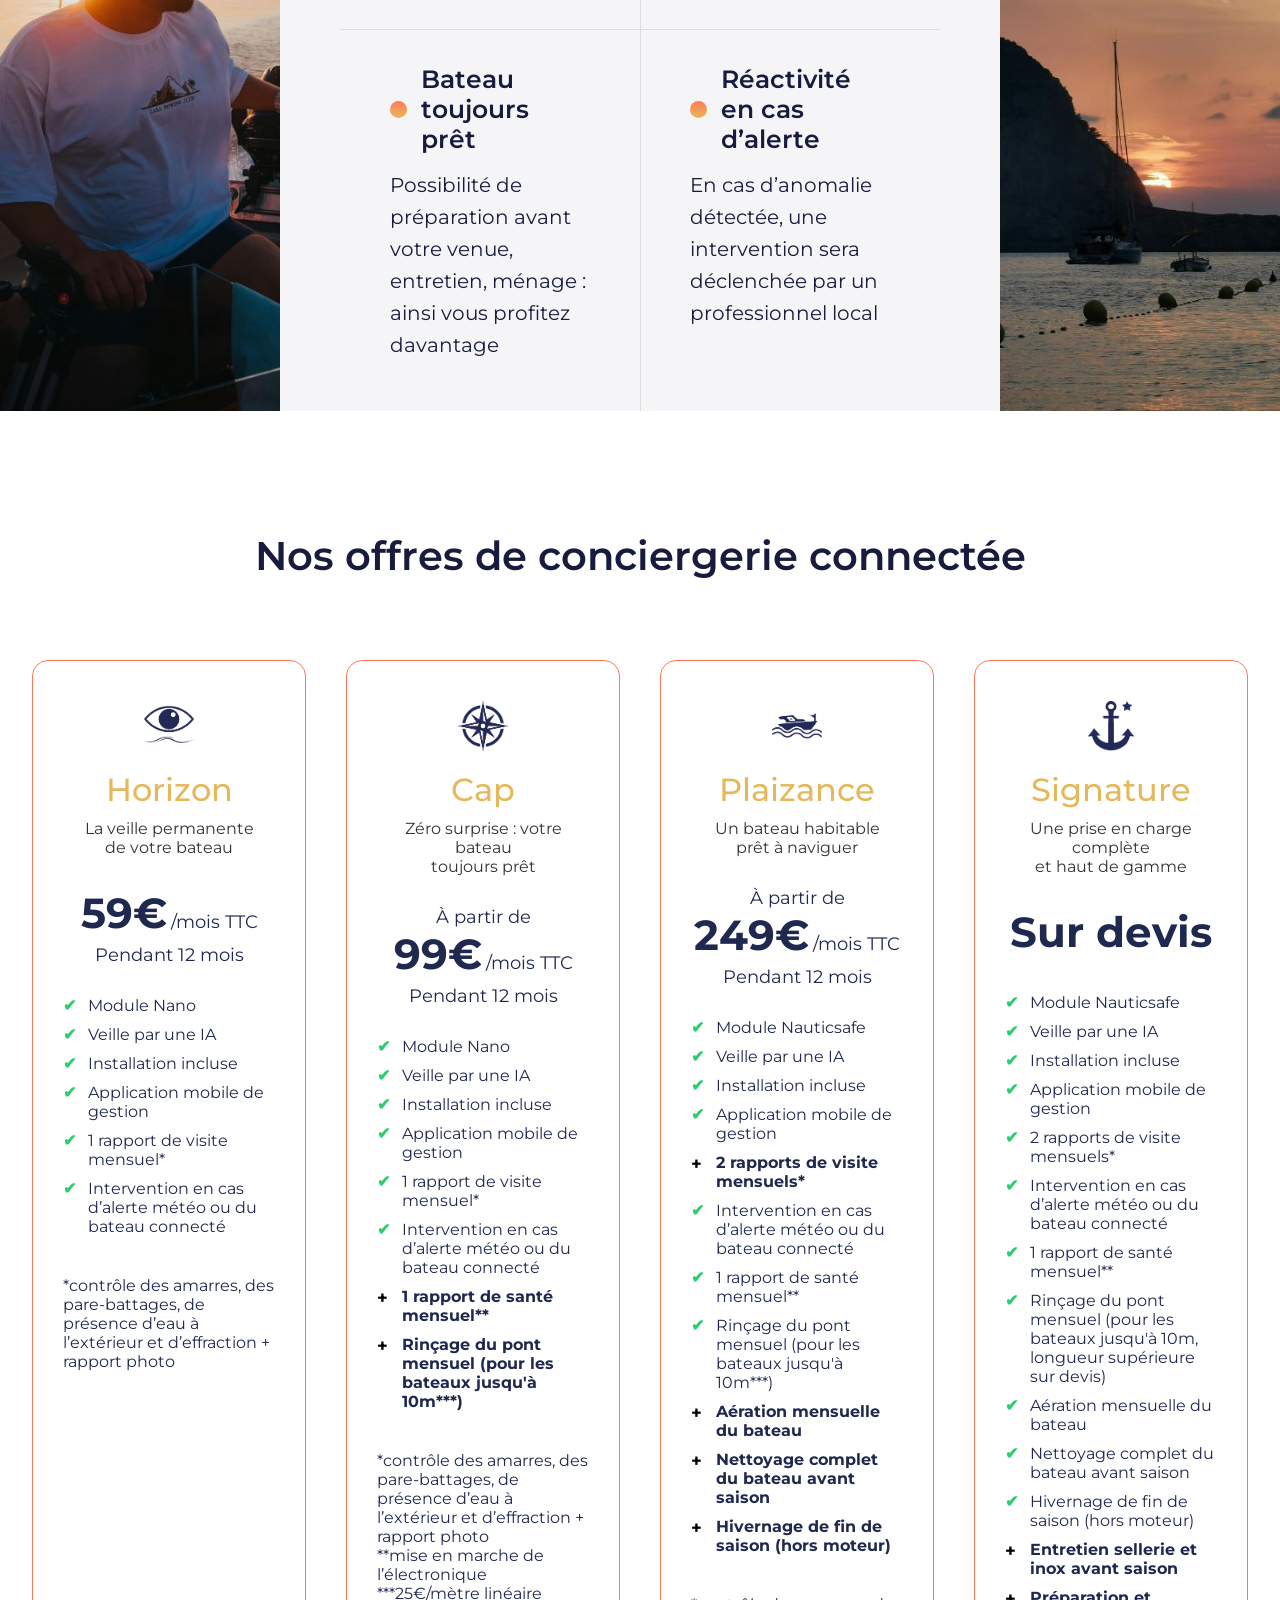
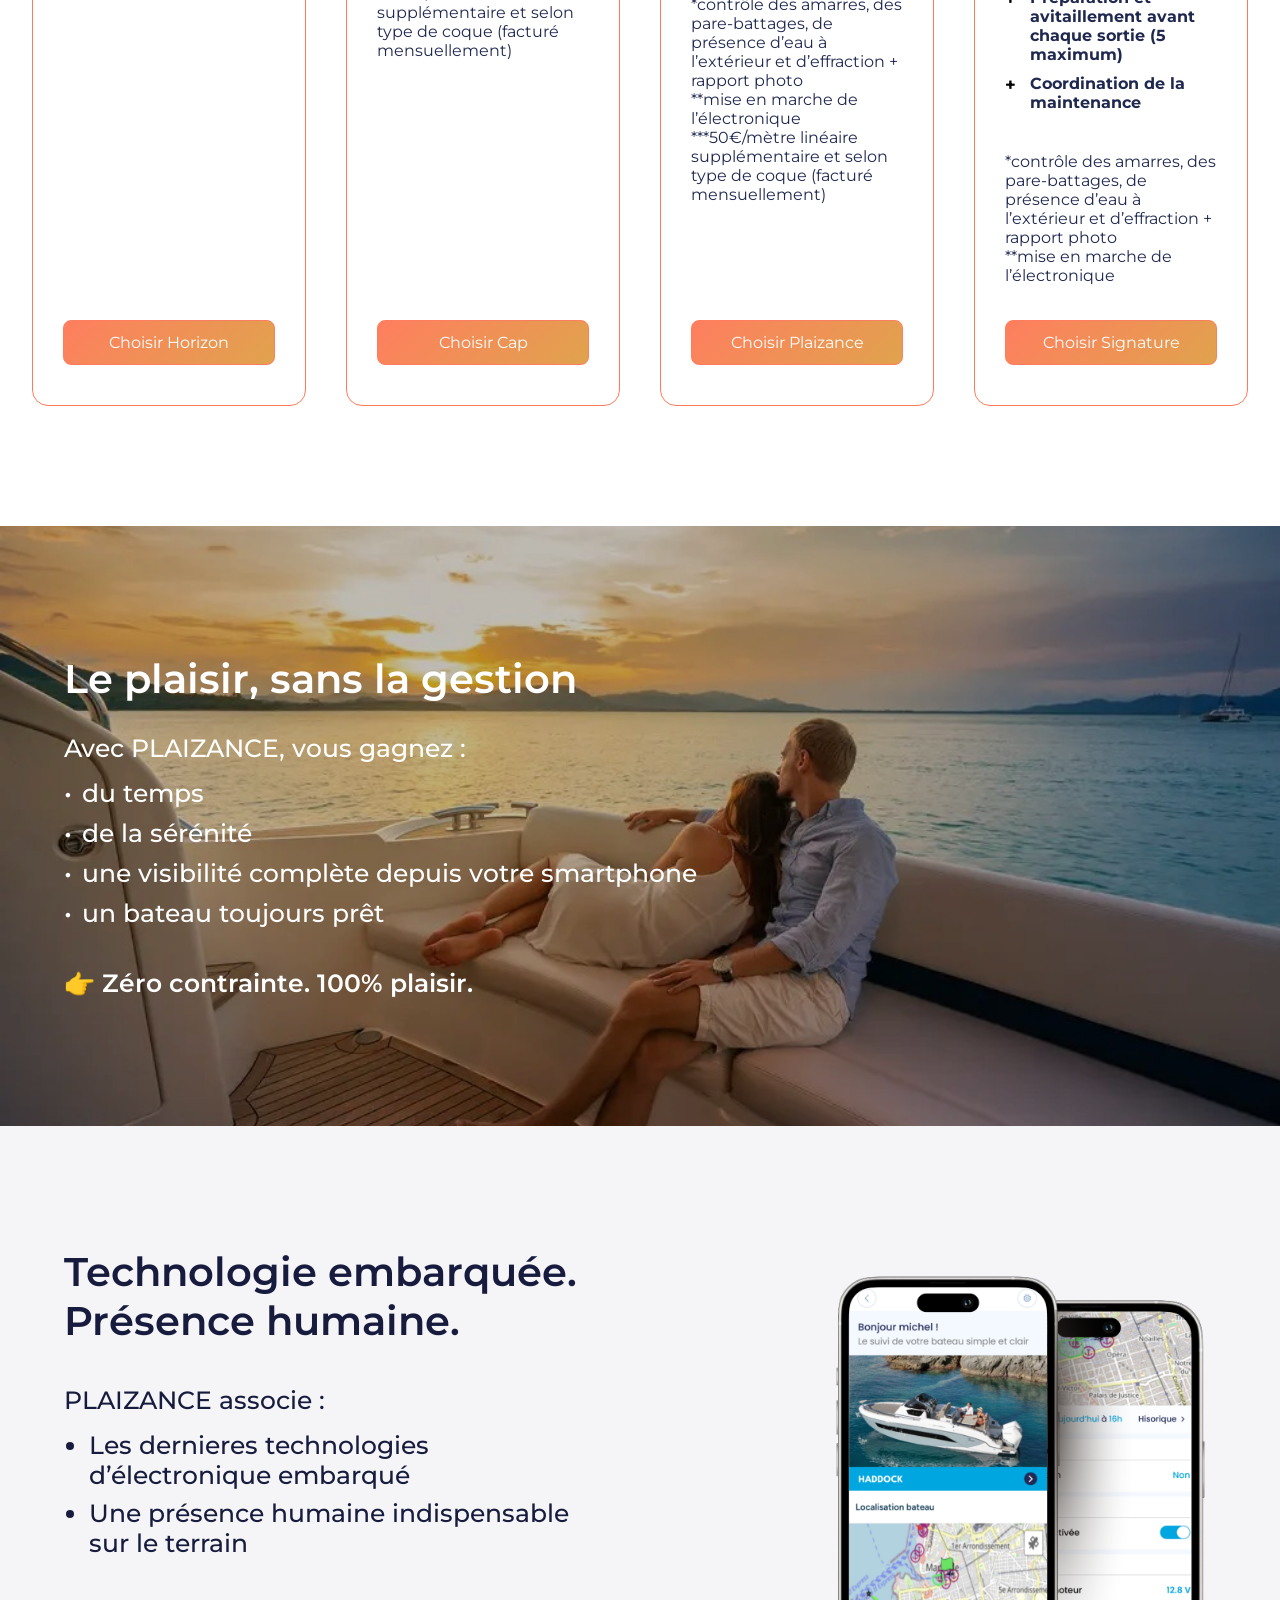
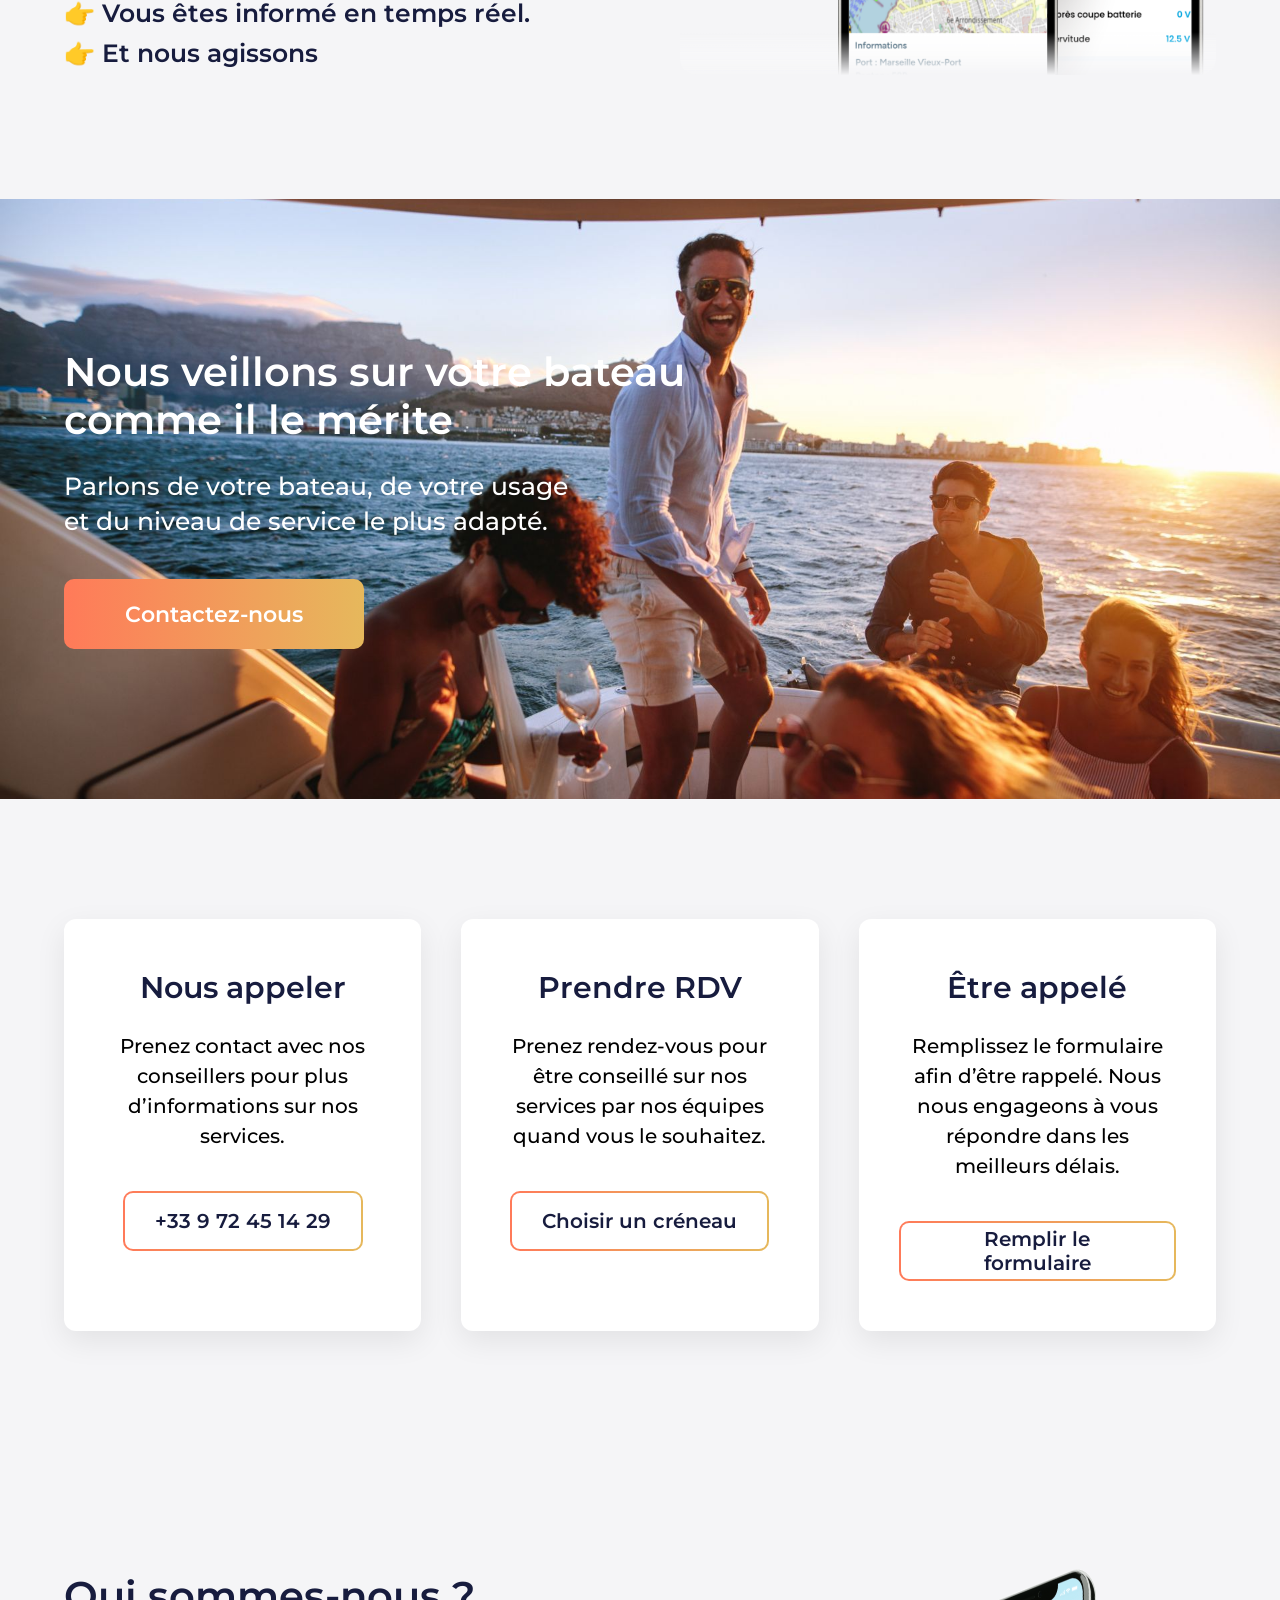
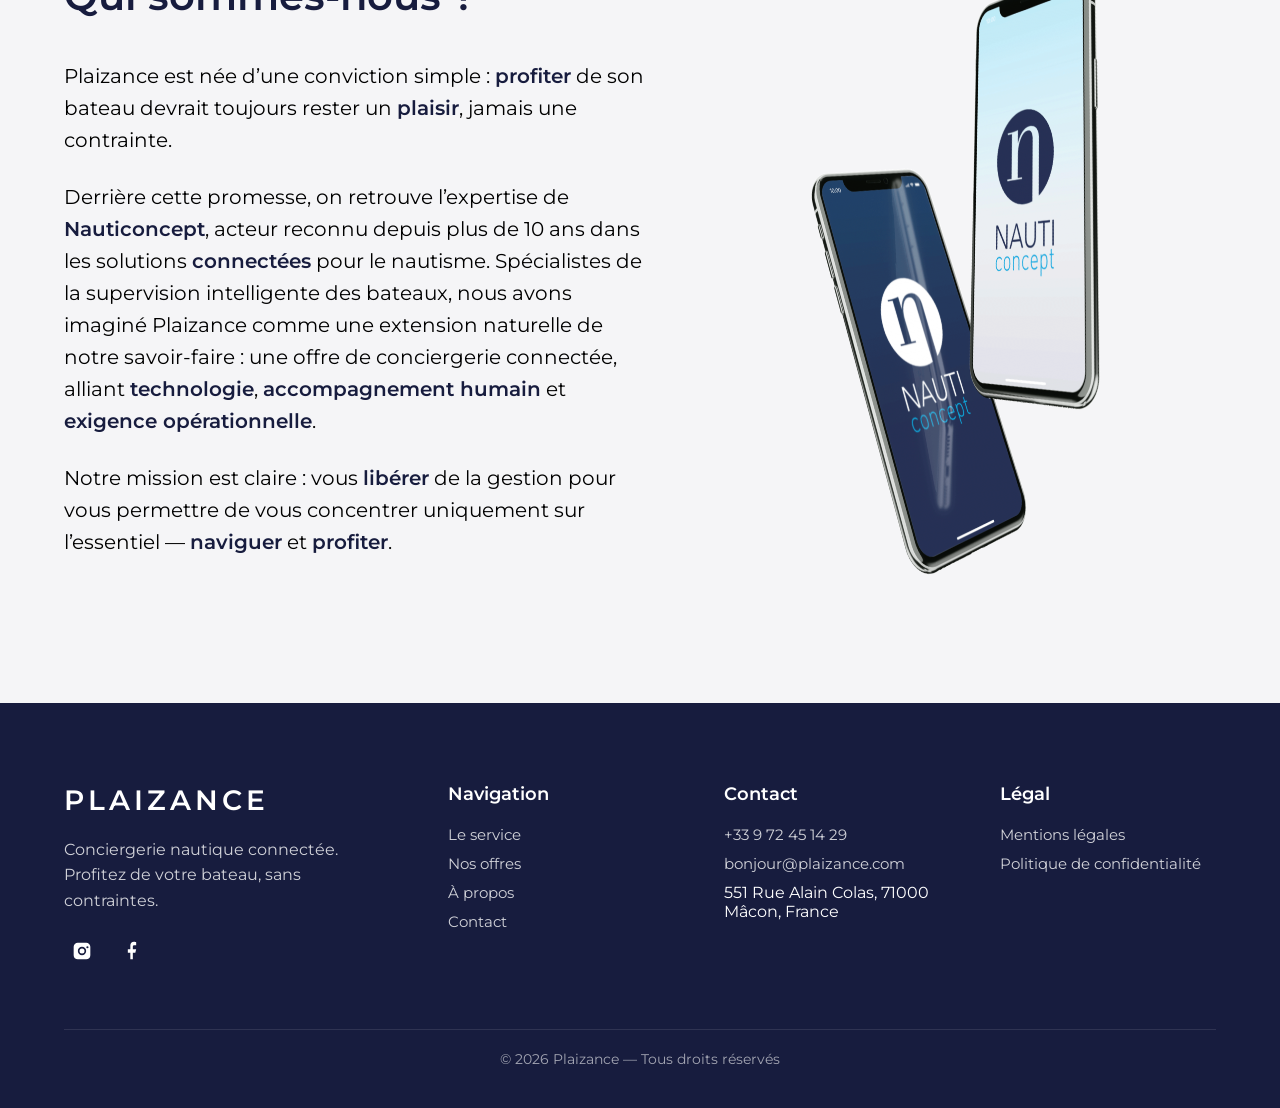
==== commit 2f614e0c: "Add English version of the site with language switcher - en/: English translations of the home page," ====
--- a/index.html
+++ b/index.html
@@ -20,6 +20,11 @@
   <!-- CANONICAL -->
   <link rel="canonical" href="https://www.plaizance.com/">
 
+  <!-- LANGUES -->
+  <link rel="alternate" hreflang="fr" href="https://www.plaizance.com/">
+  <link rel="alternate" hreflang="en" href="https://www.plaizance.com/en/">
+  <link rel="alternate" hreflang="x-default" href="https://www.plaizance.com/">
+
   <!-- FAVICON -->
   <link rel="icon" href="images/logo-degrade.png" type="image/png">
 
@@ -56,6 +61,15 @@
      <a href="#offres">NOS OFFRES</a>
      <a href="#contact">CONTACT</a>
      <a href="#about">À PROPOS</a>
+
+     <details class="lang-switch">
+       <summary aria-label="Langue : Français">
+         <img src="images/flags/fr.svg" alt="" class="lang-flag">FR
+       </summary>
+       <ul class="lang-menu">
+         <li><a href="en/" hreflang="en" lang="en"><img src="images/flags/en.svg" alt="" class="lang-flag">English</a></li>
+       </ul>
+     </details>
    </div>
 
    <div class="burger" id="burger">
@@ -72,6 +86,9 @@
  <a href="#offres">NOS OFFRES</a>
  <a href="#contact">CONTACT</a>
  <a href="#about">À PROPOS</a>
+ <ul class="mobile-lang">
+   <li><a href="en/" hreflang="en" lang="en"><img src="images/flags/en.svg" alt="" class="lang-flag">English</a></li>
+ </ul>
 </div>
 
 <section class="hero">
@@ -279,8 +296,8 @@
   </ul>
 
   <p class="card-note">
-    *contrôle des amarres, des pare-battages, de présence d’eau à l’extérieur et d’effraction + rapport photo
-    **mise en marche de l’électronique
+    *contrôle des amarres, des pare-battages, de présence d’eau à l’extérieur et d’effraction + rapport photo<br>
+    **mise en marche de l’électronique<br>
     ***25€/mètre linéaire supplémentaire et selon type de coque (facturé mensuellement)
 
   </p>
@@ -323,7 +340,7 @@
 
   <p class="card-note">
   *contrôle des amarres, des pare-battages, de présence d’eau à l’extérieur et d’effraction + rapport photo<br>
-  **mise en marche de l’électronique
+  **mise en marche de l’électronique<br>
   ***50€/mètre linéaire supplémentaire et selon type de coque (facturé mensuellement)
 </p>
 
@@ -666,7 +683,7 @@
 
 
 
-<div class="popup" id="popup">
+<div class="popup" id="popup" data-offer-label="Offre : " data-hubspot-form-id="31c5bf3a-4a85-44ba-98a1-3683eb51174e">
   <div class="popup-content">
     <span class="close" onclick="closePopup()">×</span>
 
@@ -693,59 +710,7 @@
 
 
 
-<script>
-document.addEventListener("DOMContentLoaded", function () {
- const burger = document.getElementById('burger');
- const mobileMenu = document.getElementById('mobileMenu');
-
- burger.addEventListener('click', () => {
-   mobileMenu.classList.toggle('active');
-   burger.classList.toggle('active');
- });
-
- // fermeture menu mobile au clic
- const links = mobileMenu.querySelectorAll("a");
- links.forEach(link => {
-   link.addEventListener("click", () => {
-     mobileMenu.classList.remove("active");
-     burger.classList.remove("active");
-   });
- });
-
-});
-
-/* ================= POPUP ================= */
-
-let formLoaded = false;
-
-function openPopup(offerName = "") {
-
-  const popup = document.getElementById("popup");
-  popup.style.display = "flex";
-
-  // changer le titre
-  if (offerName) {
-    document.getElementById("popup-title").innerText = "Offre : " + offerName;
-  }
-
-  // 🔥 VIDER LE CONTAINER (important sinon bug)
-  const formContainer = document.getElementById("hubspot-form");
-  formContainer.innerHTML = "";
-
-  // 🔥 recréer le formulaire à chaque ouverture
-  hbspt.forms.create({
-    portalId: "9025931",
-    formId: "31c5bf3a-4a85-44ba-98a1-3683eb51174e",
-    region: "na1",
-    target: "#hubspot-form"
-  });
-
-}
-
-function closePopup() {
- document.getElementById("popup").style.display = "none";
-}
-</script>
+<script src="js/main.js"></script>
 
 
 
--- a/styles.css
+++ b/styles.css
@@ -1986,4 +1986,94 @@
   opacity: 0.7;
   transform: translateY(-2px);
 }
-  +  
+/* ================= LANGUAGE SWITCHER ================= */
+/* Un répertoire par langue (racine = FR, /en/, ...).
+   Pour ajouter une langue : images/flags/<code>.svg + une entrée <li> dans
+   chaque .lang-switch / .mobile-lang + les <link rel="alternate" hreflang>. */
+
+.lang-switch {
+  position: relative;
+}
+
+.lang-switch summary {
+  list-style: none;
+  display: flex;
+  align-items: center;
+  gap: 8px;
+  cursor: pointer;
+  color: #FFF;
+  font-size: 14px;
+  font-weight: 500;
+  letter-spacing: 2px;
+  transition: 0.3s;
+}
+
+.lang-switch summary::-webkit-details-marker {
+  display: none;
+}
+
+.lang-switch summary:hover {
+  opacity: 0.7;
+}
+
+.lang-switch summary::after {
+  content: "";
+  width: 6px;
+  height: 6px;
+  border-right: 2px solid #FFF;
+  border-bottom: 2px solid #FFF;
+  transform: rotate(45deg) translateY(-2px);
+  transition: transform 0.3s;
+}
+
+.lang-switch[open] summary::after {
+  transform: rotate(-135deg) translateY(-2px);
+}
+
+.lang-flag {
+  width: 24px;
+  height: 16px;
+  object-fit: cover;
+  border-radius: 2px;
+  box-shadow: 0 0 0 1px rgba(255,255,255,0.4);
+  display: block;
+}
+
+.lang-menu {
+  position: absolute;
+  top: calc(100% + 12px);
+  right: 0;
+  min-width: 160px;
+  margin: 0;
+  padding: 8px 0;
+  list-style: none;
+  background: #171C3E;
+  border: 1px solid rgba(255,255,255,0.15);
+  border-radius: 6px;
+  box-shadow: 0 10px 30px rgba(0,0,0,0.3);
+}
+
+.nav-right .lang-menu a {
+  display: flex;
+  align-items: center;
+  gap: 10px;
+  padding: 8px 16px;
+  font-size: 13px;
+  letter-spacing: 2px;
+}
+
+.mobile-lang {
+  display: flex;
+  gap: 24px;
+  margin: 0;
+  padding: 0;
+  list-style: none;
+}
+
+.mobile-lang a {
+  display: flex;
+  align-items: center;
+  gap: 10px;
+  font-size: 16px;
+}
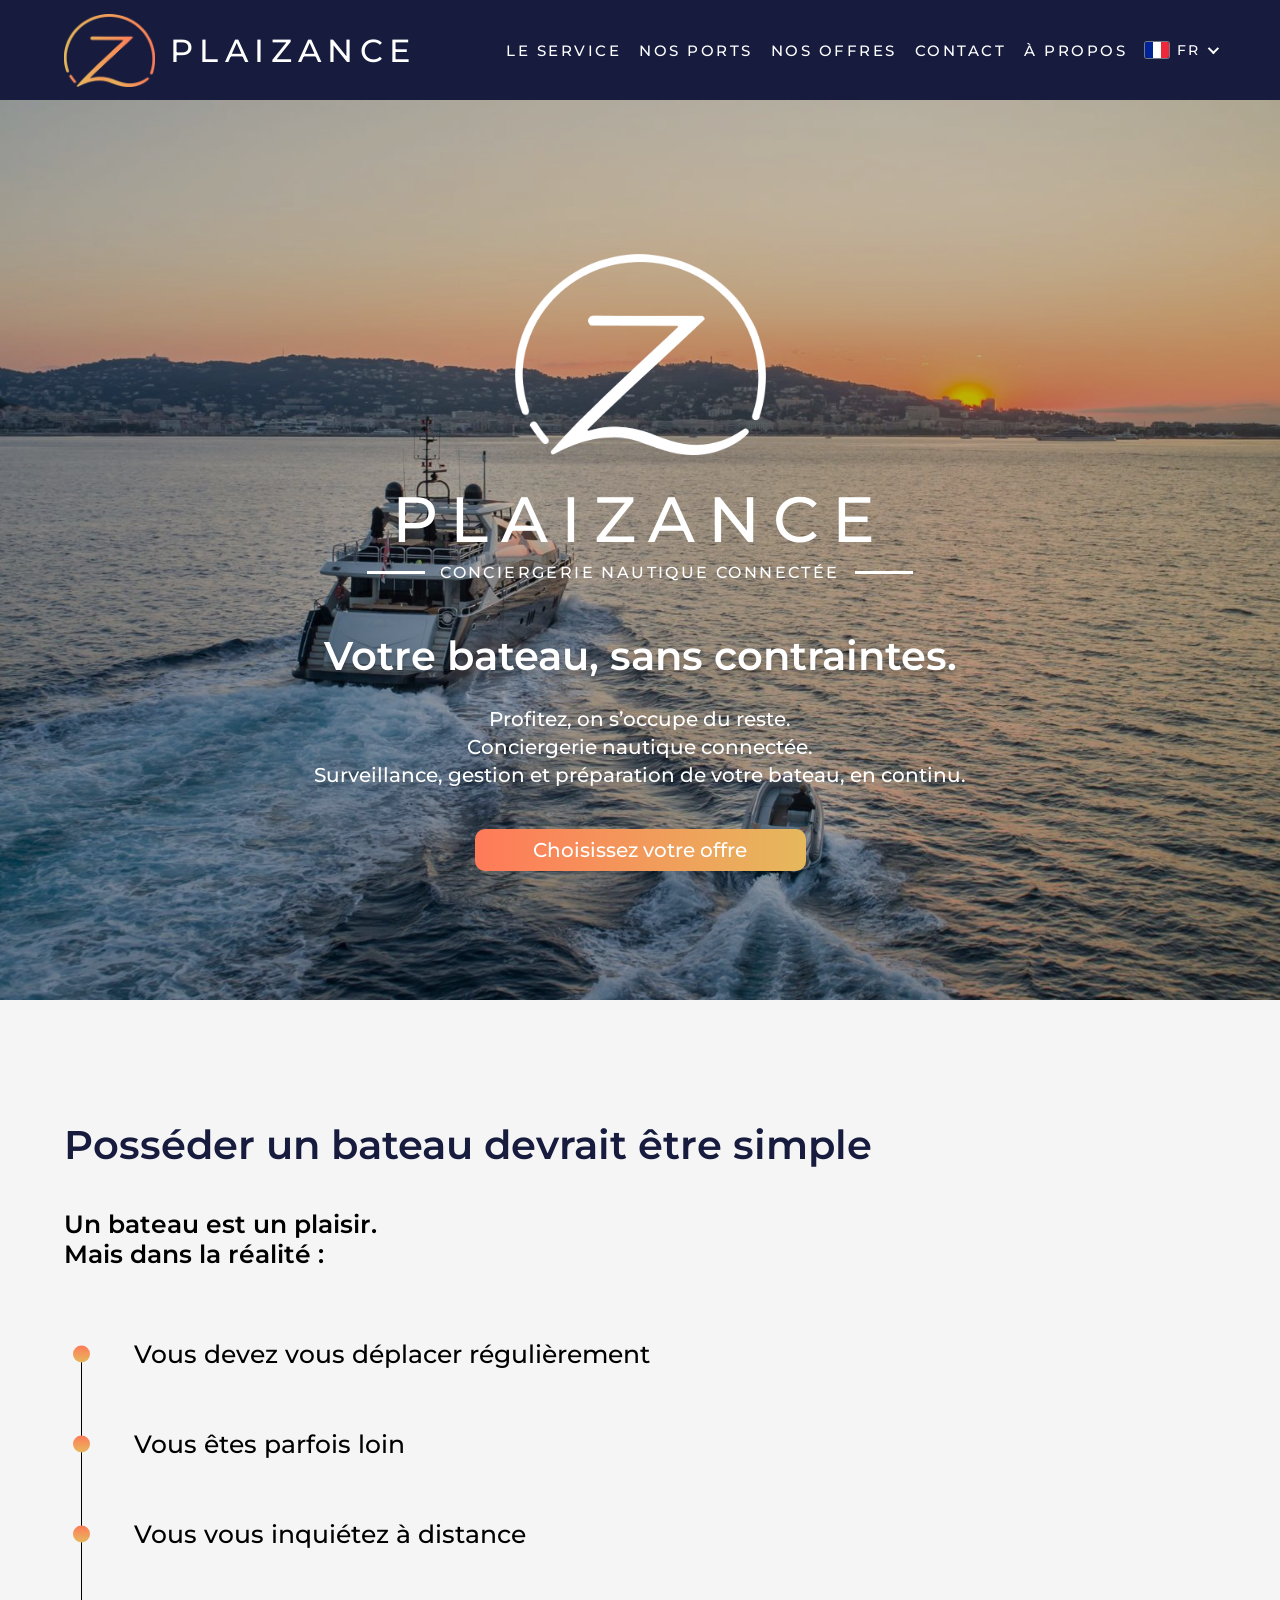
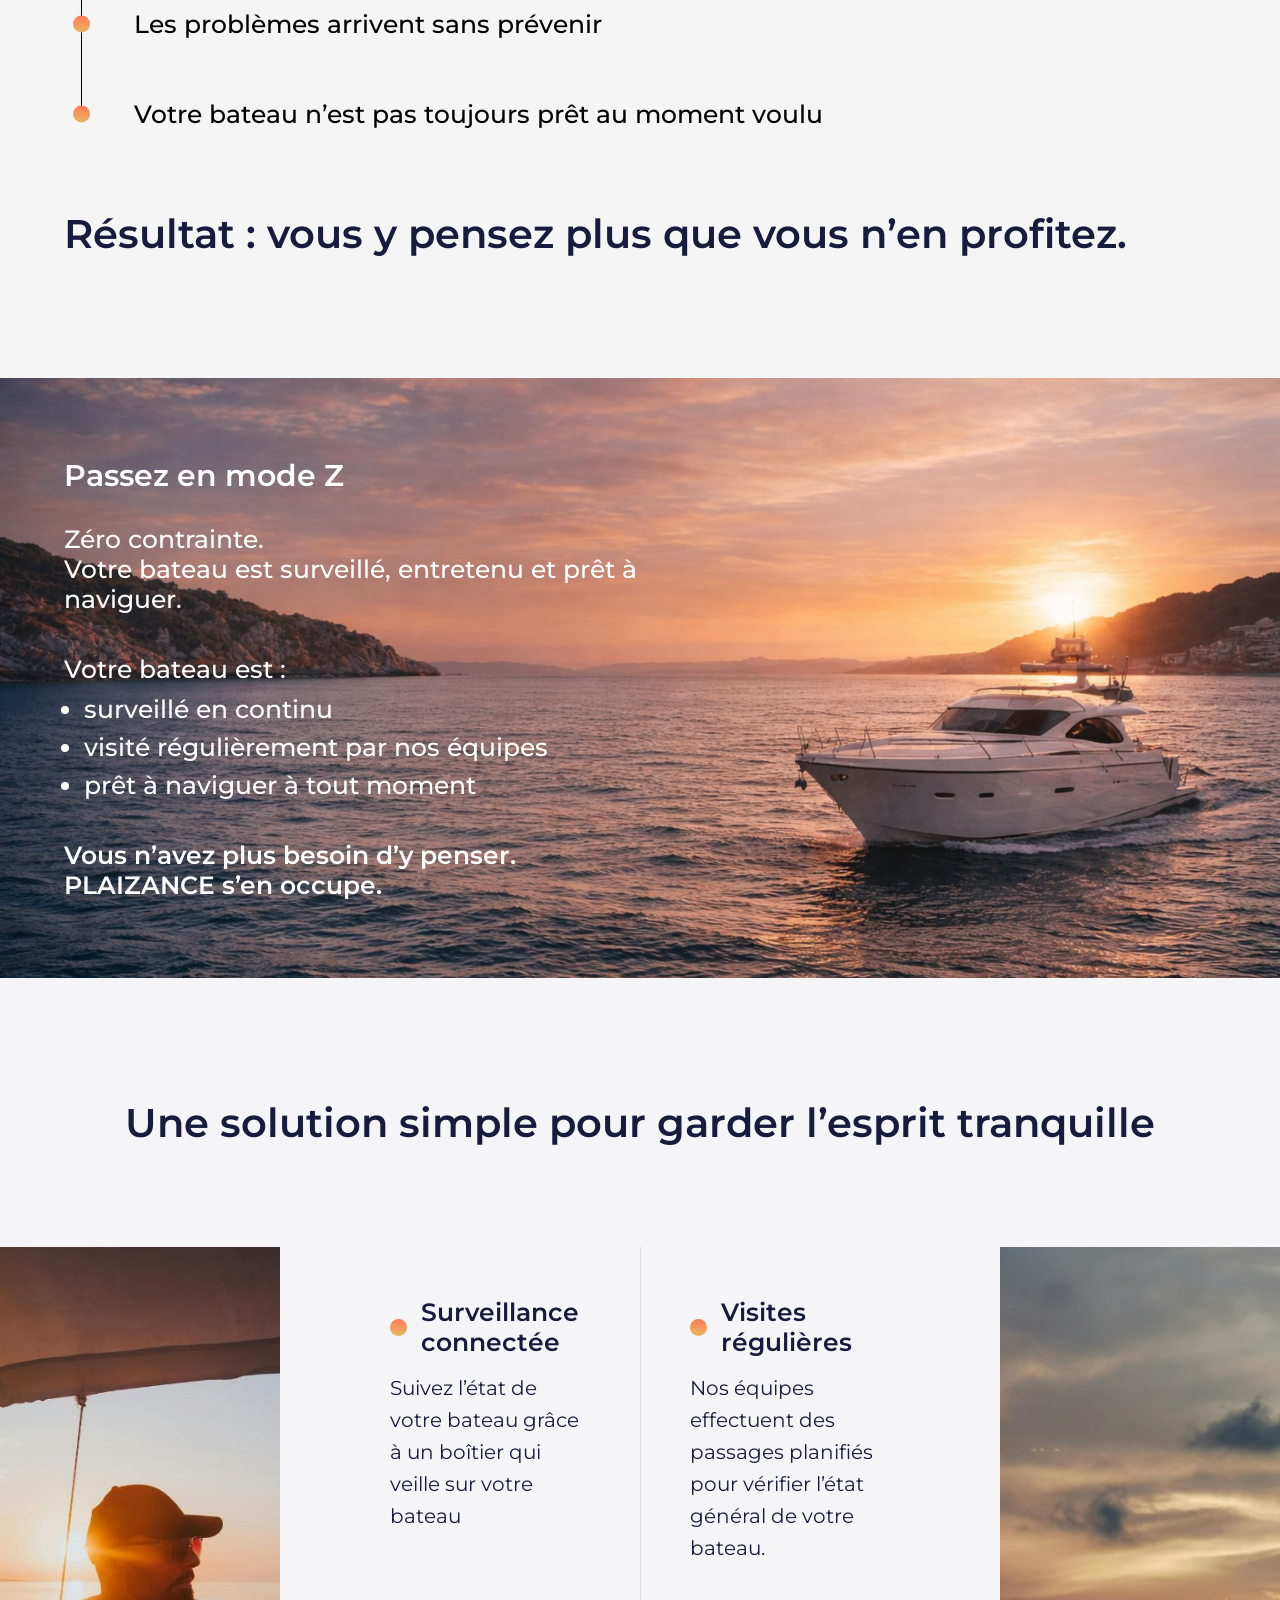
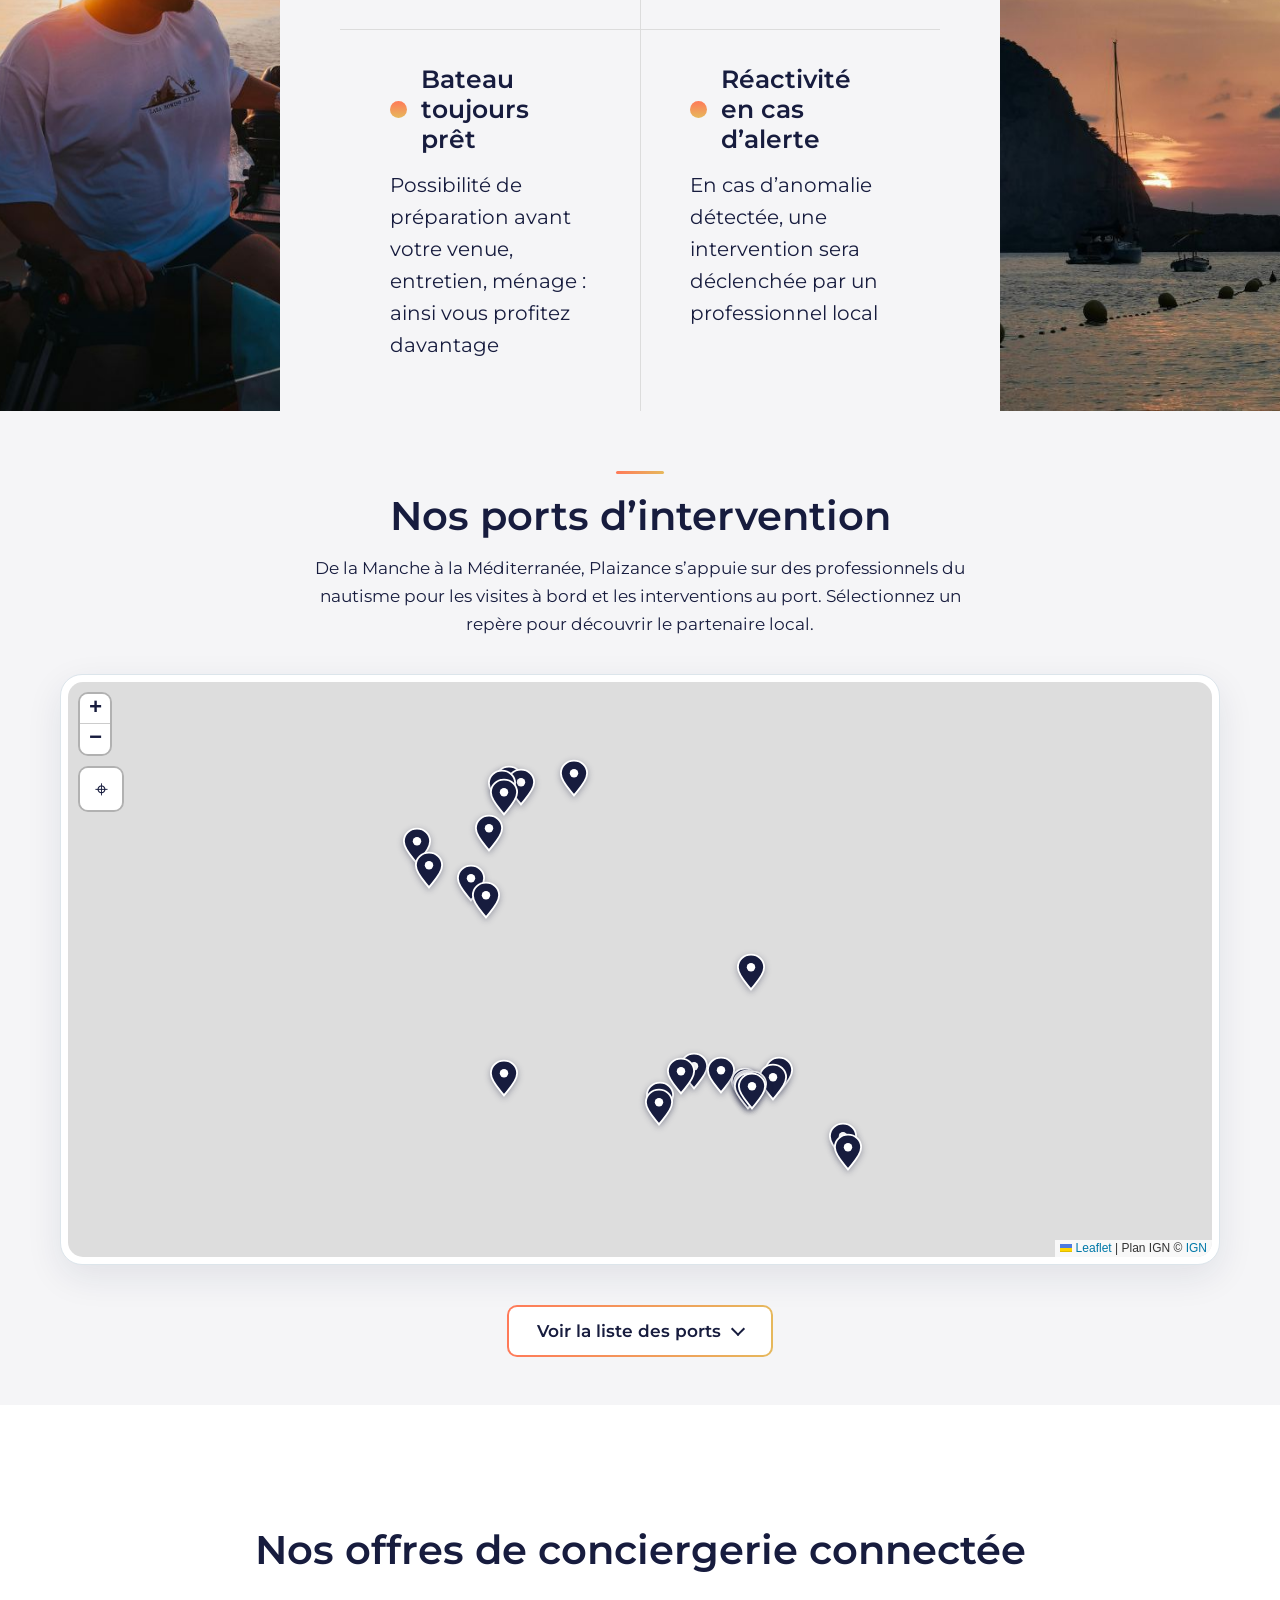
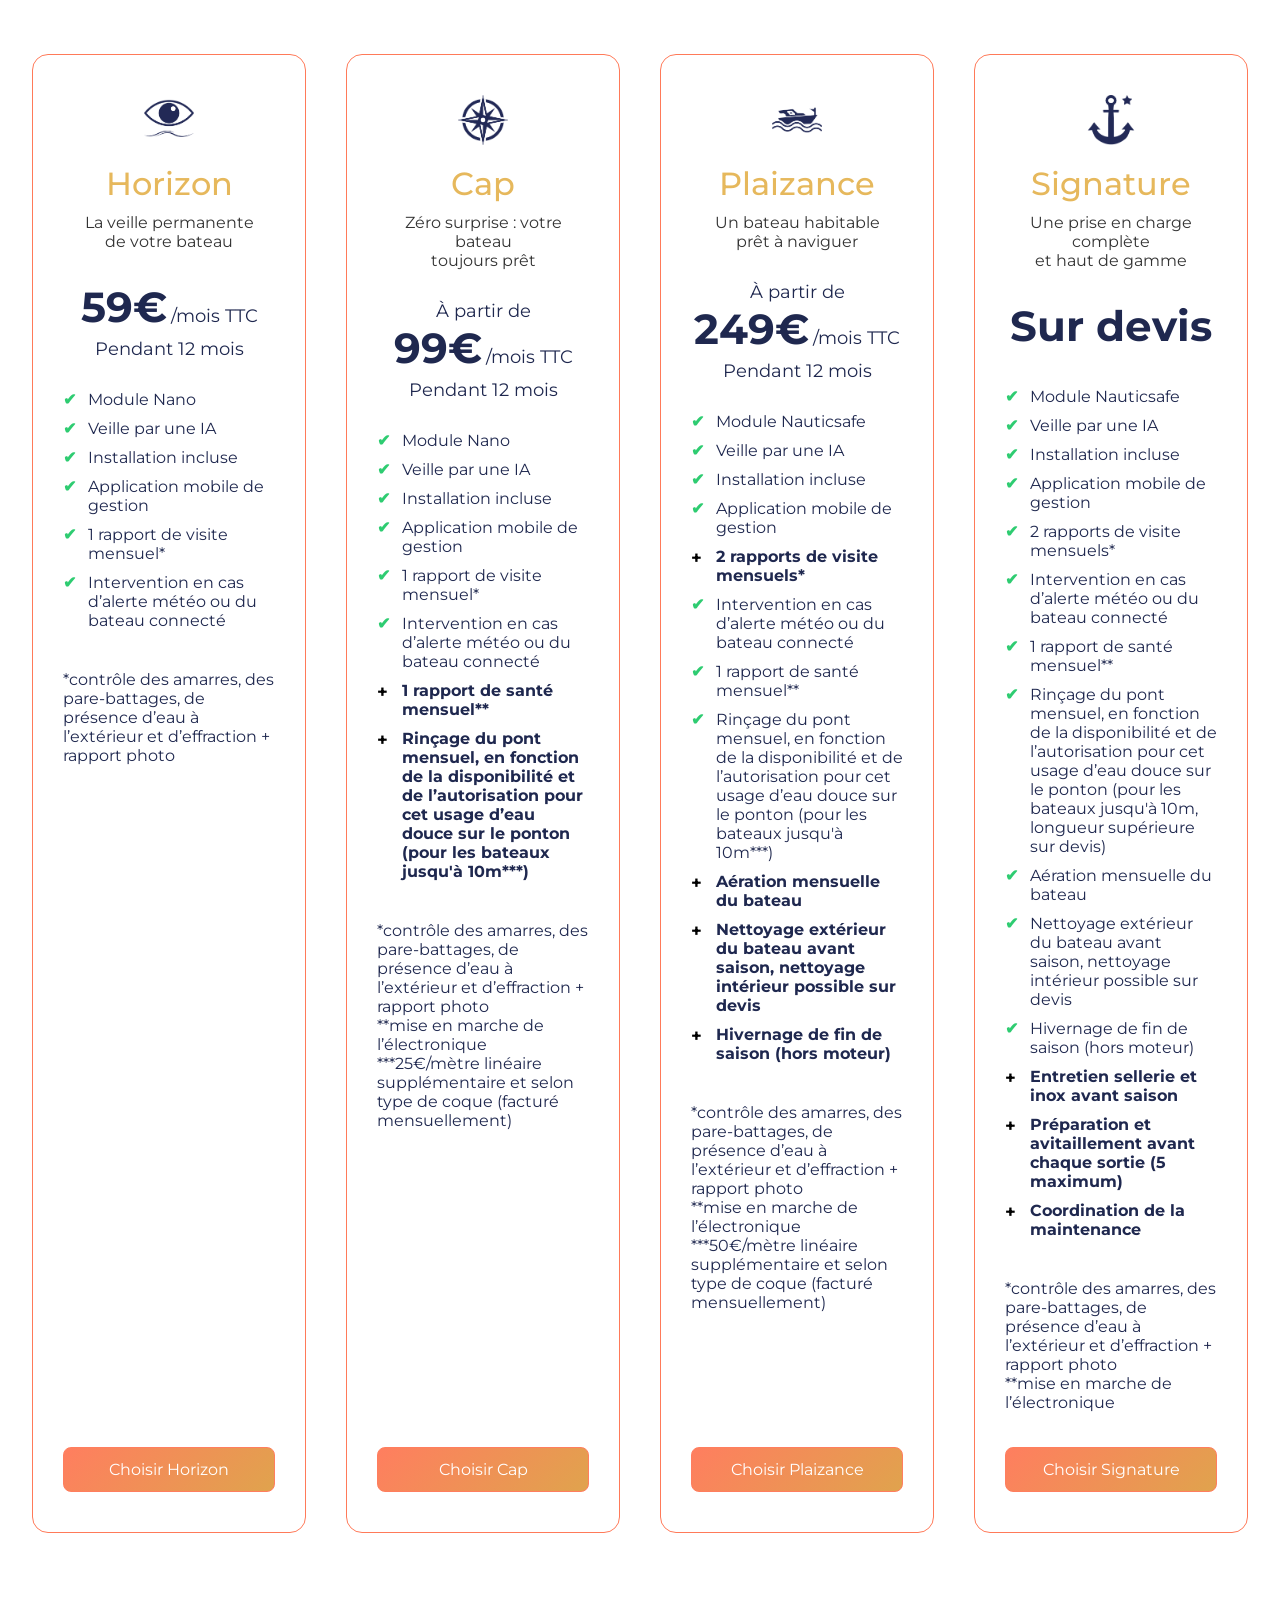
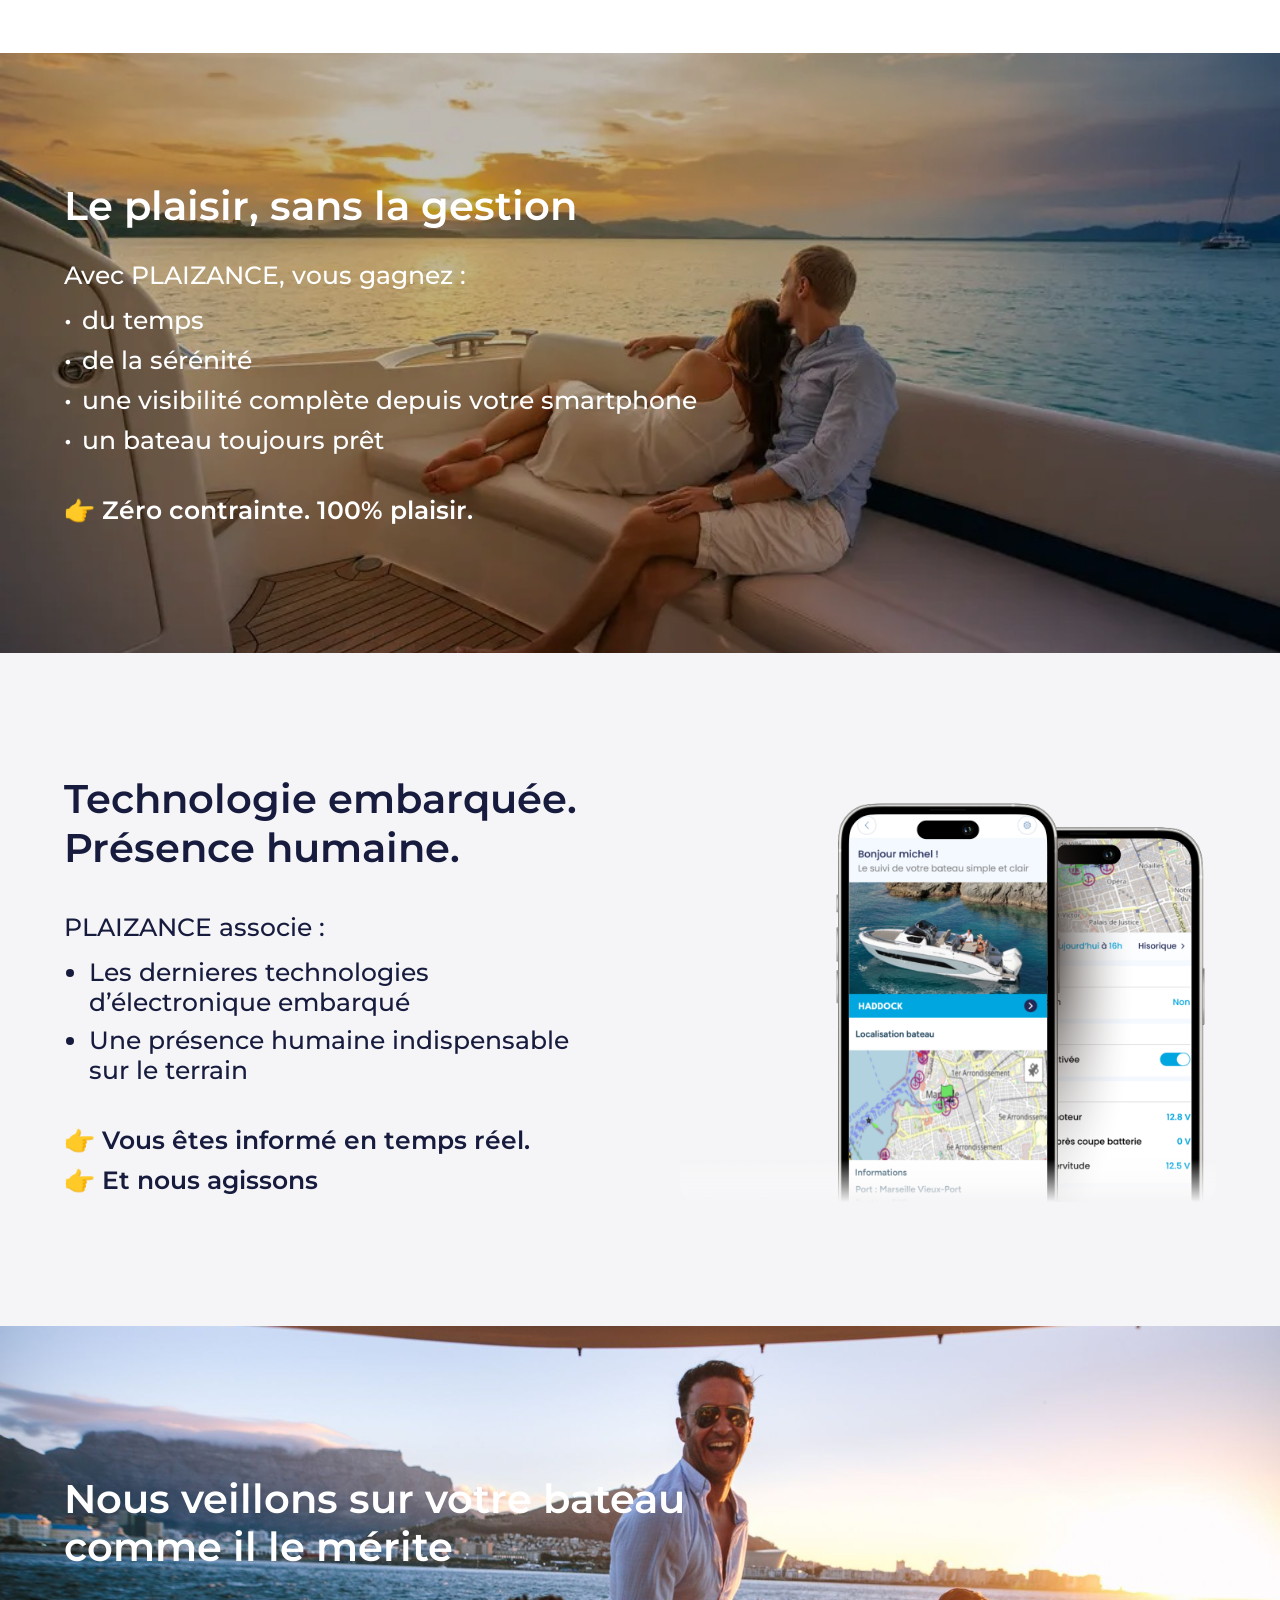
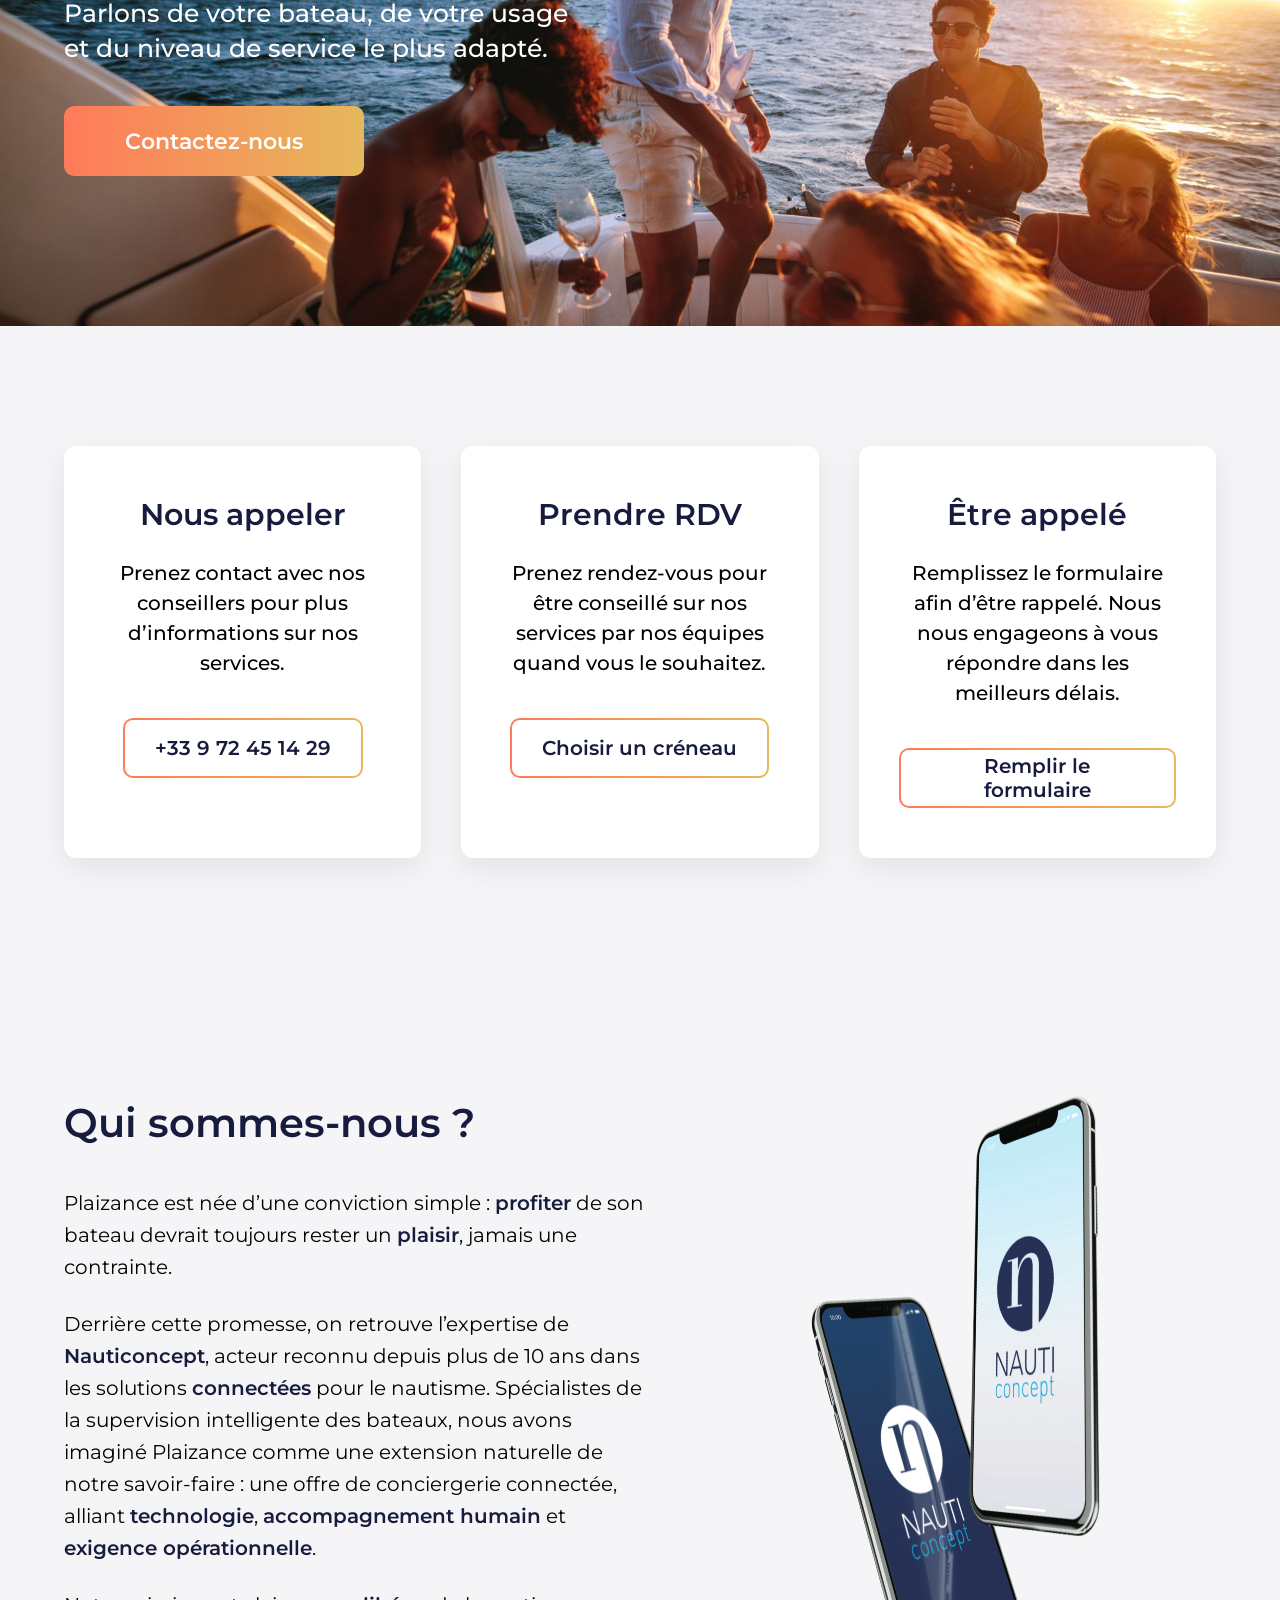
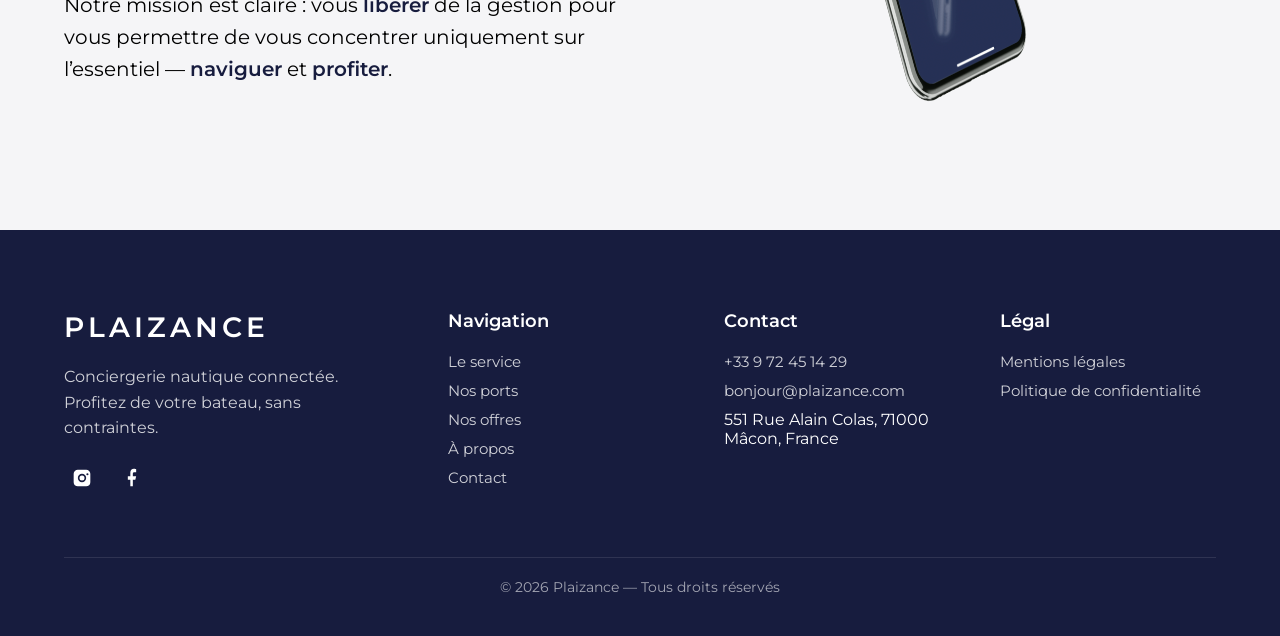
==== commit f0e2e572: "Merge branch 'carte-ports'" ====
--- a/index.html
+++ b/index.html
@@ -58,6 +58,7 @@
 
    <div class="nav-right">
      <a href="#service" >LE SERVICE</a>
+     <a href="#ports">NOS PORTS</a>
      <a href="#offres">NOS OFFRES</a>
      <a href="#contact">CONTACT</a>
      <a href="#about">À PROPOS</a>
@@ -83,6 +84,7 @@
 
 <div class="mobile-menu" id="mobileMenu">
  <a href="#service">LE SERVICE</a>
+ <a href="#ports">NOS PORTS</a>
  <a href="#offres">NOS OFFRES</a>
  <a href="#contact">CONTACT</a>
  <a href="#about">À PROPOS</a>
@@ -224,6 +226,26 @@
 
 
 
+<section class="section-ports" id="ports" aria-labelledby="ports-titre">
+  <div class="section-ports__contenu">
+    <h2 class="ports-title" id="ports-titre">Nos ports d’intervention</h2>
+    <p class="section-ports__intro">De la Manche à la Méditerranée, Plaizance s’appuie sur des professionnels du nautisme pour les visites à bord et les interventions au port. Sélectionnez un repère pour découvrir le partenaire local.</p>
+
+    <!-- carte Leaflet générée par js/ports-map.js -->
+    <div class="section-ports__cadre">
+      <div class="section-ports__carte" id="ports-map" role="region" aria-label="Carte des ports d’intervention Plaizance"></div>
+    </div>
+
+    <!-- liste des ports générée par js/ports-map.js (un seul endroit à modifier : PORTS) -->
+    <details class="ports-list">
+      <summary>Voir la liste des ports</summary>
+      <div class="ports-list__zones" id="ports-list"></div>
+    </details>
+  </div>
+</section>
+
+
+
 <section class="section-pricing" id="offres">
   <h2 class="pricing-title">
     Nos offres de conciergerie connectée
@@ -292,7 +314,7 @@
     <li>1 rapport de visite mensuel*</li>
     <li>Intervention en cas d’alerte météo ou du bateau connecté</li>
     <li class="plus"><strong>1 rapport de santé mensuel**</strong></li>
-    <li class="plus"><strong>Rinçage du pont mensuel (pour les bateaux jusqu'à 10m***)</strong></li>
+    <li class="plus"><strong>Rinçage du pont mensuel, en fonction de la disponibilité et de l’autorisation pour cet usage d’eau douce sur le ponton (pour les bateaux jusqu'à 10m***)</strong></li>
   </ul>
 
   <p class="card-note">
@@ -332,9 +354,9 @@
     <li class="plus"><strong>2 rapports de visite mensuels*</strong></li>
     <li>Intervention en cas d’alerte météo ou du bateau connecté</li>
     <li>1 rapport de santé mensuel**</li>
-    <li>Rinçage du pont mensuel (pour les bateaux jusqu'à 10m***)</li>
+    <li>Rinçage du pont mensuel, en fonction de la disponibilité et de l’autorisation pour cet usage d’eau douce sur le ponton (pour les bateaux jusqu'à 10m***)</li>
     <li class="plus"><strong>Aération mensuelle du bateau</strong></li>
-    <li class="plus"><strong>Nettoyage complet du bateau avant saison</strong></li>
+    <li class="plus"><strong>Nettoyage extérieur du bateau avant saison, nettoyage intérieur possible sur devis</strong></li>
     <li class="plus"><strong>Hivernage de fin de saison (hors moteur)</strong></li>
   </ul>
 
@@ -372,9 +394,9 @@
     <li>2 rapports de visite mensuels*</li>
     <li>Intervention en cas d’alerte météo ou du bateau connecté</li>
     <li>1 rapport de santé mensuel**</li>
-    <li>Rinçage du pont mensuel (pour les bateaux jusqu'à 10m, longueur supérieure sur devis)</li>
+    <li>Rinçage du pont mensuel, en fonction de la disponibilité et de l’autorisation pour cet usage d’eau douce sur le ponton (pour les bateaux jusqu'à 10m, longueur supérieure sur devis)</li>
     <li>Aération mensuelle du bateau</li>
-    <li>Nettoyage complet du bateau avant saison</li>
+    <li>Nettoyage extérieur du bateau avant saison, nettoyage intérieur possible sur devis</li>
     <li>Hivernage de fin de saison (hors moteur)</li>
     <li class="plus"><strong>Entretien sellerie et inox avant saison</strong></li>
     <li class="plus"><strong>Préparation et avitaillement avant chaque sortie (5 maximum)</strong></li>
@@ -552,10 +574,9 @@
         <p>
           Remplissez le formulaire afin d’être rappelé. Nous nous engageons à vous répondre dans les meilleurs délais.
         </p>
-        <button class="contact-btn" onclick="openPopup('Demande de rappel')">
+        <button class="contact-btn" onclick="openPopup()">
         Remplir le formulaire
         </button>
-        </a>
       </div>
 
     </div>
@@ -644,6 +665,7 @@
         <h4>Navigation</h4>
         <ul>
           <li><a href="#service">Le service</a></li>
+          <li><a href="#ports">Nos ports</a></li>
           <li><a href="#offres">Nos offres</a></li>
           <li><a href="#about">À propos</a></li>
           <li><a href="#contact">Contact</a></li>
@@ -683,15 +705,12 @@
 
 
 
-<div class="popup" id="popup" data-offer-label="Offre : " data-hubspot-form-id="31c5bf3a-4a85-44ba-98a1-3683eb51174e">
+<div class="popup" id="popup">
   <div class="popup-content">
     <span class="close" onclick="closePopup()">×</span>
-
-    <h3 id="popup-title">Demande d'information</h3>
-
-    <!-- FORMULAIRE HUBSPOT -->
-    <div id="hubspot-form"></div>
-
+    <h3 id="popup-title"></h3>
+    <!-- formulaire Brevo généré par js/contact-form.js -->
+    <div id="contact-form"></div>
   </div>
 </div>
 
@@ -700,17 +719,18 @@
 
 
 
-<script src="https://js.hsforms.net/forms/embed/v2.js"></script>
-
-
-
-
-
-
-
-
-
+
+
+
+
+
+
+
+
+
+<script src="js/contact-form.js"></script>
 <script src="js/main.js"></script>
+<script src="js/ports-map.js"></script>
 
 
 
--- a/styles.css
+++ b/styles.css
@@ -1941,8 +1941,6 @@
 
   /* FORCE TOUS LES POPUPS */
   .popup,
-  .hs-form,
-  .hbspt-form,
   .popup-content {
     align-items: flex-start !important;
   }
@@ -2077,3 +2075,614 @@
   gap: 10px;
   font-size: 16px;
 }
+
+/* ================= FORMULAIRE BREVO (popup) ================= */
+/* Remplace sib-styles.css de Brevo. Les classes sib-*, form__entry, entry__*
+   sont pilotées par le script Brevo (affichage des erreurs, messages, chargement). */
+
+.popup-content {
+  max-height: 90vh;
+  overflow-y: auto;
+}
+
+.popup-content h3 {
+  font-family: "Montserrat", sans-serif;
+  color: #171C3E;
+  margin: 0 0 20px;
+  padding-right: 30px;
+}
+
+.sib-form {
+  font-family: "Montserrat", sans-serif;
+  color: #171C3E;
+  text-align: left;
+}
+
+.sib-form-block {
+  margin-bottom: 16px;
+  min-width: 0;
+}
+
+.sib-form-row {
+  display: grid;
+  grid-template-columns: 1fr 1fr;
+  gap: 0 16px;
+}
+
+.sib-form .entry__label {
+  display: block;
+  margin: 0 0 6px;
+  font-size: 14px;
+  font-weight: 600;
+}
+
+.sib-form .entry__label[data-required]::after {
+  content: " *";
+  color: #FF7A59;
+}
+
+.sib-form .entry__field {
+  display: flex;
+}
+
+.sib-form .input,
+.sib-form .phone-select {
+  width: 100%;
+  min-width: 0;
+  padding: 10px 12px;
+  border: 1px solid #DCDCDC;
+  border-radius: 8px;
+  background: #fff;
+  font-family: inherit;
+  font-size: 15px;
+  color: #171C3E;
+  transition: border-color 0.2s, box-shadow 0.2s;
+}
+
+.sib-form .input:focus,
+.sib-form .phone-select:focus {
+  outline: none;
+  border-color: #E6B85C;
+  box-shadow: 0 0 0 3px rgba(230, 184, 92, 0.25);
+}
+
+.sib-form .input::placeholder {
+  color: #A0A4B8;
+}
+
+/* téléphone : indicatif + numéro */
+.phone-input {
+  display: flex;
+  gap: 8px;
+}
+
+.phone-input .phone-code {
+  flex: 0 0 115px;
+}
+
+.phone-input .phone-number {
+  flex: 1;
+  min-width: 0;
+}
+
+/* cases à cocher / boutons radio */
+.sib-form .entry__choices {
+  display: flex;
+  flex-wrap: wrap;
+  gap: 8px 20px;
+}
+
+.sib-form .entry__choice {
+  display: flex;
+  align-items: flex-start;
+  gap: 8px;
+  font-size: 14px;
+  cursor: pointer;
+}
+
+.sib-form .entry__choice input {
+  width: 18px;
+  height: 18px;
+  margin: 1px 0 0;
+  flex-shrink: 0;
+  accent-color: #FF7A59;
+}
+
+.sib-form .entry__specification,
+.sib-form__declaration {
+  margin: 6px 0 0;
+  font-size: 12px;
+  line-height: 1.5;
+  color: #6B7088;
+}
+
+.sib-form__declaration {
+  margin: 0 0 16px;
+}
+
+.sib-form__declaration a {
+  color: #171C3E;
+}
+
+/* erreurs (affichées par le script Brevo) */
+.sib-form .entry__error {
+  display: none;
+  margin-top: 6px;
+  font-size: 13px;
+  color: #C0392B;
+}
+
+.sib-form .entry_errored .input {
+  border-color: #C0392B;
+}
+
+/* bouton d'envoi */
+.sib-form-block__button {
+  display: inline-flex;
+  align-items: center;
+  justify-content: center;
+  gap: 10px;
+  width: 100%;
+  padding: 14px;
+  border: none;
+  border-radius: 8px;
+  background: linear-gradient(135deg, #ff7e5f, #e0a34d);
+  color: #fff;
+  font-family: inherit;
+  font-size: 16px;
+  font-weight: 600;
+  cursor: pointer;
+  transition: opacity 0.3s;
+}
+
+.sib-form-block__button:hover {
+  opacity: 0.9;
+}
+
+.sib-form-block__button-disabled {
+  opacity: 0.6;
+  cursor: wait;
+}
+
+.sib-form-block__button svg {
+  width: 18px;
+  height: 18px;
+  fill: currentColor;
+  animation: sib-spin 1s linear infinite;
+}
+
+.sib-hide-loader-icon {
+  display: none;
+}
+
+@keyframes sib-spin {
+  to { transform: rotate(360deg); }
+}
+
+/* messages de succès / d'erreur */
+.sib-form-message-panel {
+  display: none;
+  margin-bottom: 16px;
+  padding: 14px 16px;
+  border-radius: 8px;
+  border: 1px solid;
+  font-size: 14px;
+  line-height: 1.5;
+}
+
+.sib-form-message-panel--active {
+  display: block;
+}
+
+.sib-form-message-panel--success {
+  color: #0B5E33;
+  background: #E7FAF0;
+  border-color: #2ecc71;
+}
+
+.sib-form-message-panel--error {
+  color: #7A1F1F;
+  background: #FFEDED;
+  border-color: #FF4949;
+}
+
+/* anti-spam : champ invisible */
+.input--hidden {
+  display: none !important;
+}
+
+@media (max-width: 480px) {
+  .popup-content {
+    padding: 30px 20px;
+  }
+
+  .sib-form-row {
+    grid-template-columns: 1fr;
+  }
+}
+
+
+/* ================= SECTION PORTS (carte Leaflet, js/ports-map.js) ================= */
+
+.section-ports {
+  padding: clamp(40px, 5vw, 60px) clamp(16px, 5vw, 40px) clamp(30px, 4vw, 48px);
+  background: #F5F5F7;
+  color: #171C3E;
+}
+
+.section-ports__contenu {
+  max-width: 1160px;
+  margin: 0 auto;
+}
+
+.ports-title {
+  text-align: center;
+  font-size: clamp(26px, 4vw, 40px);
+  font-weight: 600;
+  color: #171C3E;
+  margin-bottom: 14px;
+}
+
+.ports-title::before {
+  content: "";
+  display: block;
+  width: 48px;
+  height: 3px;
+  margin: 0 auto 17px;
+  border-radius: 3px;
+  background: linear-gradient(90deg, #FF7A59, #E6B85C);
+}
+
+.section-ports .section-ports__intro {
+  max-width: 680px;
+  margin: 0 auto clamp(22px, 4vw, 36px);
+  text-align: center;
+  font-size: clamp(15px, 1.7vw, 17px);
+  line-height: 1.65;
+}
+
+.section-ports__cadre {
+  padding: 7px;
+  border: 1px solid #DCE5EB;
+  border-radius: 22px;
+  background: #FFF;
+  box-shadow: 0 12px 36px rgba(23, 28, 62, 0.09);
+}
+
+.section-ports__carte {
+  position: relative;
+  z-index: 0; /* garde les calques Leaflet sous le header, le menu mobile et le popup */
+  width: 100%;
+  height: clamp(390px, 51vw, 575px);
+  border-radius: 15px;
+  background: #E7EEF1;
+  font-family: 'Montserrat', sans-serif;
+}
+
+/* message affiché si Leaflet ne se charge pas */
+.ports-map--error {
+  display: flex;
+  align-items: center;
+  justify-content: center;
+  padding: 30px;
+  text-align: center;
+  font-size: 16px;
+}
+
+.ports-map__fond {
+  filter: saturate(.75);
+}
+
+/* REPÈRES */
+.ports-map__repere {
+  display: grid;
+  place-items: center;
+  background: transparent;
+  border: 0;
+  color: #171C3E;
+}
+
+.ports-map__repere:hover,
+.ports-map__repere:focus-visible,
+.ports-map__repere.est-selectionne {
+  color: #A84229;
+}
+
+.ports-map__repere svg {
+  width: 30px;
+  height: 38px;
+  filter: drop-shadow(0 2px 3px rgba(23, 28, 62, 0.33));
+}
+
+/* BOUTONS DE LA CARTE */
+.section-ports__carte .leaflet-bar {
+  border: 1px solid #DCE5EB;
+  border-radius: 10px;
+  overflow: hidden;
+  box-shadow: 0 4px 14px rgba(23, 28, 62, 0.13);
+}
+
+.section-ports__carte .leaflet-bar a,
+.ports-map__recentrage {
+  width: 42px;
+  height: 42px;
+  line-height: 42px;
+  color: #171C3E;
+  background: #FFF;
+}
+
+.ports-map__recentrage {
+  display: block;
+  border: 0;
+  cursor: pointer;
+  font-size: 23px;
+}
+
+.ports-map__recentrage:hover {
+  background: #F4F4F4;
+}
+
+/* FICHE D'UN PORT */
+.section-ports__carte .leaflet-popup-content-wrapper {
+  border-radius: 14px;
+  padding: 0;
+  overflow: hidden;
+}
+
+.section-ports__carte .leaflet-popup-content {
+  margin: 0;
+  font-family: 'Montserrat', sans-serif;
+}
+
+.section-ports__carte .leaflet-popup-close-button {
+  top: 4px;
+  right: 4px;
+  color: #171C3E;
+}
+
+.ports-map__fiche {
+  padding: 14px 34px 16px 16px;
+  border-top: 3px solid #FF7A59;
+  color: #171C3E;
+}
+
+.ports-map__fiche strong {
+  display: block;
+  font-size: 16px;
+  font-weight: 600;
+  overflow-wrap: anywhere;
+}
+
+.section-ports__carte .ports-map__fiche p {
+  margin: 5px 0 0;
+  font-size: 13px;
+  line-height: 1.4;
+  color: #4A5B6C;
+  overflow-wrap: anywhere;
+}
+
+.ports-map__choisir {
+  margin-top: 12px;
+  padding: 9px 16px;
+  border: 0;
+  border-radius: 8px;
+  background: linear-gradient(90deg, #FF7A59 0%, #E6B85C 100%);
+  font-family: 'Montserrat', sans-serif;
+  font-size: 14px;
+  font-weight: 600;
+  color: #FFF;
+  white-space: nowrap;
+  cursor: pointer;
+  transition: 0.3s;
+}
+
+.ports-map__choisir:hover {
+  opacity: 0.9;
+  transform: translateY(-1px);
+}
+
+/* MESSAGE « DEUX DOIGTS » (écrans tactiles) */
+.ports-map__hint {
+  position: absolute;
+  inset: 0;
+  z-index: 1000;
+  display: flex;
+  align-items: center;
+  justify-content: center;
+  padding: 20px;
+  background: rgba(23, 28, 62, 0.55);
+  color: #FFF;
+  font-size: 17px;
+  font-weight: 500;
+  text-align: center;
+  opacity: 0;
+  pointer-events: none;
+  transition: opacity 0.3s;
+}
+
+.ports-map--hint .ports-map__hint {
+  opacity: 1;
+}
+
+/* LISTE REPLIABLE DES PORTS */
+.ports-list {
+  margin-top: clamp(28px, 4vw, 40px);
+}
+
+/* bouton contour dégradé, comme .contact-btn */
+.ports-list summary {
+  display: flex;
+  align-items: center;
+  justify-content: center;
+  gap: 12px;
+  width: fit-content;
+  height: 52px;
+  margin: 0 auto;
+  padding: 0 28px;
+
+  border-radius: 10px;
+  border: 2px solid transparent;
+  background: linear-gradient(#fff, #fff) padding-box,
+              linear-gradient(90deg, #FF7A59, #E6B85C) border-box;
+
+  font-size: 17px;
+  font-weight: 600;
+  color: #171C3E;
+  list-style: none;
+  cursor: pointer;
+  transition: 0.3s;
+}
+
+.ports-list summary::-webkit-details-marker {
+  display: none;
+}
+
+/* chevron */
+.ports-list summary::after {
+  content: "";
+  width: 8px;
+  height: 8px;
+  margin-top: -4px;
+  border-right: 2px solid currentColor;
+  border-bottom: 2px solid currentColor;
+  transform: rotate(45deg);
+  transition: transform 0.3s;
+}
+
+.ports-list[open] summary::after {
+  margin-top: 4px;
+  transform: rotate(-135deg);
+}
+
+.ports-list summary:hover {
+  background: linear-gradient(90deg, #FF7A59, #E6B85C);
+  color: #FFF;
+}
+
+.ports-list__zones {
+  display: grid;
+  grid-template-columns: repeat(auto-fit, minmax(210px, 1fr));
+  gap: 28px 32px;
+  margin-top: 26px;
+  padding: 28px;
+  border: 1px solid #DCE5EB;
+  border-radius: 16px;
+  background: #FFF;
+}
+
+.ports-list__zone h3 {
+  margin-bottom: 10px;
+  font-size: 17px;
+  font-weight: 600;
+  color: #171C3E;
+}
+
+.ports-list__zone ul {
+  list-style: none;
+}
+
+.ports-list__zone li {
+  margin-bottom: 9px;
+  font-size: 14px;
+  line-height: 1.35;
+}
+
+.ports-list__zone button {
+  display: block;
+  border: 0;
+  background: none;
+  font-family: 'Montserrat', sans-serif;
+  font-size: 15px;
+  font-weight: 500;
+  color: #171C3E;
+  text-align: left;
+  cursor: pointer;
+}
+
+.ports-list__zone button:hover {
+  color: #A84229;
+  text-decoration: underline;
+}
+
+.ports-list__zone span {
+  color: #4A5B6C;
+  font-size: 13px;
+}
+
+@media (max-width: 600px) {
+  .ports-list summary {
+    height: 48px;
+    padding: 0 22px;
+    font-size: 16px;
+  }
+
+  .section-ports__cadre {
+    padding: 4px;
+    border-radius: 16px;
+  }
+
+  .section-ports__carte {
+    height: clamp(360px, 64svh, 480px);
+    border-radius: 11px;
+  }
+
+  .ports-list__zones {
+    padding: 20px;
+  }
+}
+
+
+/* ================= MENU : LARGEURS INTERMÉDIAIRES ================= */
+/* 5 liens + sélecteur de langue : on resserre le menu, puis on passe au menu burger */
+
+.nav-right a {
+  white-space: nowrap;
+}
+
+@media (max-width: 1400px) {
+  .nav-right {
+    gap: 18px;
+  }
+
+  .nav-right a {
+    font-size: 15px;
+    letter-spacing: 2.5px;
+  }
+}
+
+@media (max-width: 1250px) {
+  .logo-menu {
+    width: 70px;
+    height: 56px;
+  }
+
+  .brand {
+    font-size: 24px;
+    letter-spacing: 4px;
+  }
+
+  .nav-right {
+    gap: 14px;
+  }
+
+  .nav-right a {
+    font-size: 14px;
+    letter-spacing: 1.5px;
+  }
+}
+
+@media (min-width: 769px) and (max-width: 1100px) {
+  .nav-right {
+    display: none;
+  }
+
+  .burger {
+    display: flex;
+  }
+
+  /* le header fait 100px de haut au-dessus de 768px */
+  .mobile-menu {
+    top: 100px;
+    height: calc(100vh - 100px);
+  }
+}
